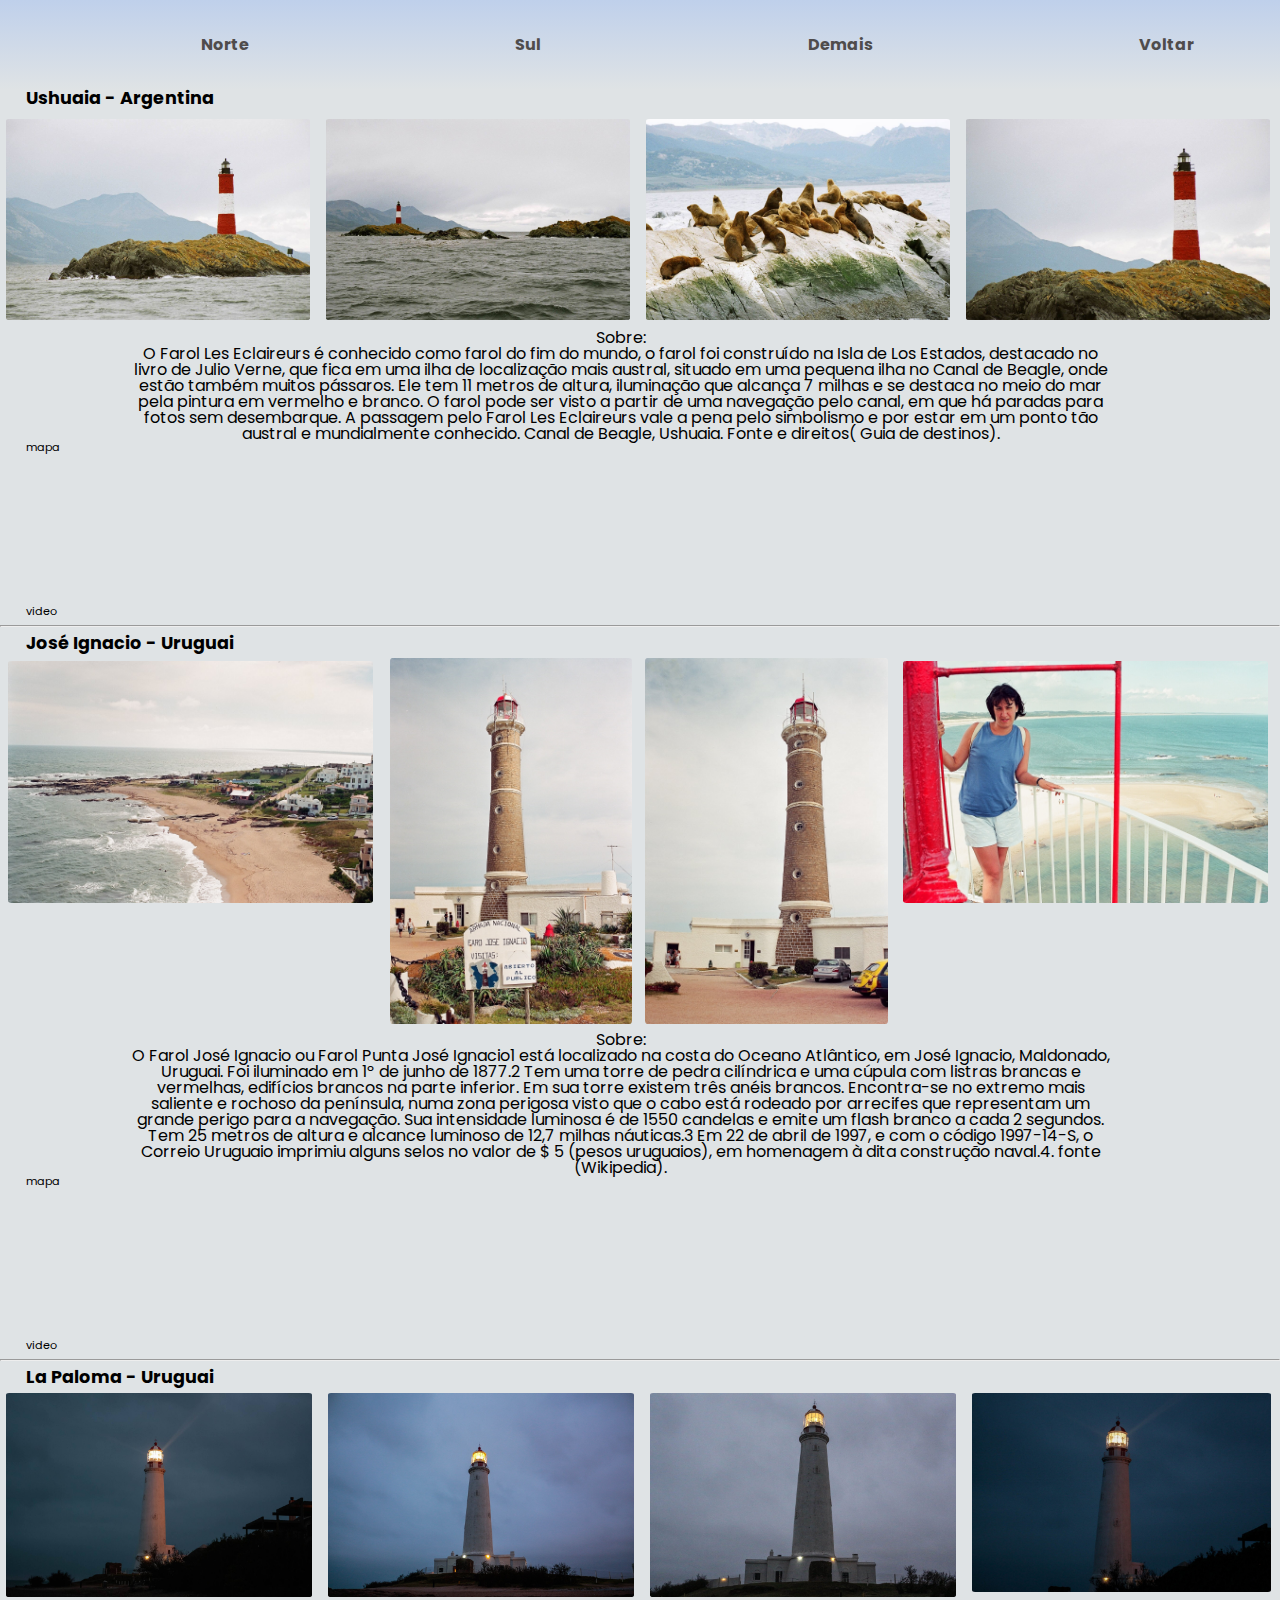
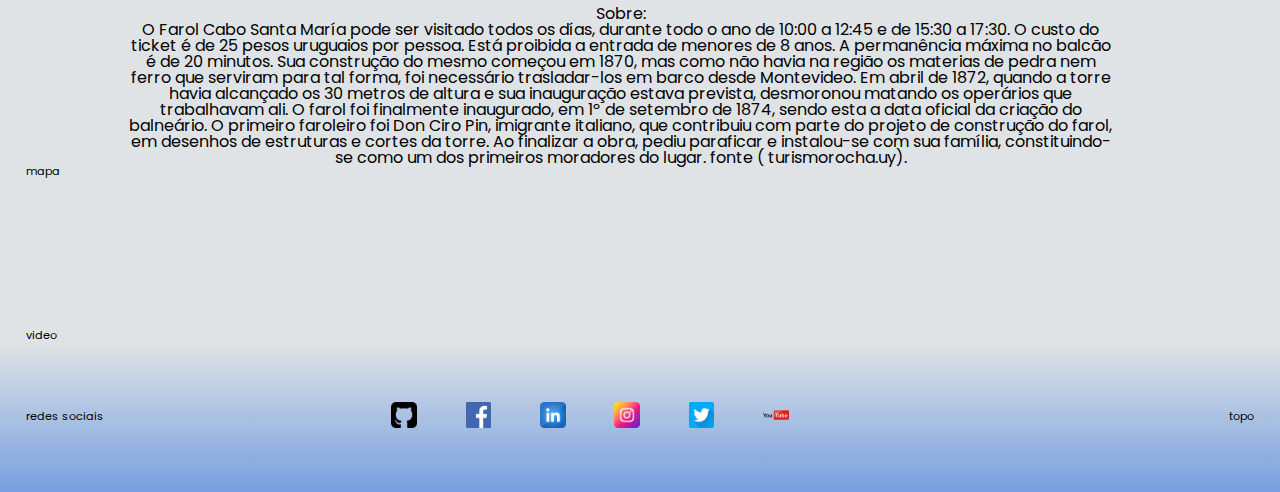
==== demais.html @ 0f63db73 "add" ====
<!DOCTYPE html>
<html lang="pt-br">

<head>
    <meta charset="UTF-8">
    <meta http-equiv="X-UA-Compatible" content="IE=edge">
    <meta name="viewport" content="width=device-width, initial-scale=1.0">
    <title> Farois Litoranêos </title>
    <link href="reset.css" rel="stylesheet">
    <link rel="preconnect" href="https://fonts.googleapis.com">
    <link rel="preconnect" href="https://fonts.gstatic.com" crossorigin>
    <link href="https://fonts.googleapis.com/css2?family=Poppins:wght@300;400;700&display=swap" rel="stylesheet">
    <link rel="preconnect" href="https://fonts.googleapis.com">
    <link rel="preconnect" href="https://fonts.gstatic.com" crossorigin>


    <link href="base.css" rel="stylesheet">
    <link href="estilos.css" rel="stylesheet">
</head>

<body>
    <header class="cabecalho">
        <p class="cabecalho__logo"> </p>
        <a href=" # " class="cabecalho__link"> Norte </a>
        <a href="sul.html" class=" cabecalho__link"> Sul </a>
        <a href="demais.html" class="cabecalho__link"> Demais </a>
        <a href="index.html" class="cabecalho__link"> Voltar </a>
    </header>

    <main class="principal">
        <h2 class="principal__titulo"> Ushuaia - Argentina </h2>
        <article>
            <div class="carrosel">
                <ul>
                    <li>
                        <img src="Ushuaia1.jpg" alt="foto com autor do site" class="principal__imagem1">
                    </li>
                    <li>
                        <img src="Ushuaia2.jpg" alt="foto com autor do site" class="principal__imagem1">
                    </li>
                    <li>
                        <img src="ushuaia4.jpg" alt="foto com autor do site" class="principal__imagem1">
                    </li>
                    <li>
                        <img src="Ushuaia.jpg" alt="foto com autor do site" class="principal__imagem1">
                    </li>
                </ul>
            </div>

            <p class="principal__texto"> Sobre:<br> O Farol Les Eclaireurs é conhecido como farol do fim do mundo, o farol foi construído na Isla de Los Estados, destacado no livro de Julio Verne, que fica em uma ilha de localização mais austral, situado em uma pequena ilha no Canal
                de Beagle, onde estão também muitos pássaros. Ele tem 11 metros de altura, iluminação que alcança 7 milhas e se destaca no meio do mar pela pintura em vermelho e branco. O farol pode ser visto a partir de uma navegação pelo canal, em que
                há paradas para fotos sem desembarque. A passagem pelo Farol Les Eclaireurs vale a pena pelo simbolismo e por estar em um ponto tão austral e mundialmente conhecido. Canal de Beagle, Ushuaia. Fonte e direitos( Guia de destinos).
            </p>
            <p class="principal__mapavideo"> mapa </p>

            <iframe class="mapa" src="https://www.google.com/maps/embed?pb=!1m14!1m8!1m3!1d4698642.570973746!2d-68.145343!3d-54.898375!3m2!1i1024!2i768!4f13.1!3m3!1m2!1s0x0%3A0x6ed383c9559e2352!2sLes%20%C3%89claireurs%20Lighthouse!5e0!3m2!1sen!2sbr!4v1641430488779!5m2!1sen!2sbr" 
            allowfullscreen="" loading="lazy"></iframe>            

            <h3 class="principal__mapavideo"> video </h3>
            <p class="principal__texto"> </p>
            <hr>

            <h2 class="principal__titulo"> José Ignacio - Uruguai </h2>
            <article>
                <div class="carrosel">
                    <ul>
                        <li>
                            <img src="imgs/Uruguai/3.jpg" alt="foto com autor do site" class="principal__imagem1">
                        </li>

                        <li>
                            <img src=" imgs/Uruguai/1.jpg" alt="foto com autor do site" class="principal__imagem1">
                        </li>
                        <li>
                            <img src="imgs/Uruguai/2.jpg" alt="foto com autor do site" class="principal__imagem1">
                        </li>
                        <li>
                            <img src="imgs/Uruguai/6.jpg" alt="foto com autor do site" class="principal__imagem1">
                        </li>
                    </ul>
                </div>

                <p class="principal__texto"> Sobre:<br> O Farol José Ignacio ou Farol Punta José Ignacio1 está localizado na costa do Oceano Atlântico, em José Ignacio, Maldonado, Uruguai. Foi iluminado em 1º de junho de 1877.2 Tem uma torre de pedra cilíndrica e uma cúpula com listras
                    brancas e vermelhas, edifícios brancos na parte inferior. Em sua torre existem três anéis brancos. Encontra-se no extremo mais saliente e rochoso da península, numa zona perigosa visto que o cabo está rodeado por arrecifes que representam
                    um grande perigo para a navegação. Sua intensidade luminosa é de 1550 candelas e emite um flash branco a cada 2 segundos. Tem 25 metros de altura e alcance luminoso de 12,7 milhas náuticas.3 Em 22 de abril de 1997, e com o código 1997-14-S,
                    o Correio Uruguaio imprimiu alguns selos no valor de $ 5 (pesos uruguaios), em homenagem à dita construção naval.4. fonte (Wikipedia).
                </p>

                <p class="principal__mapavideo">mapa</p>
                <iframe class="mapa" src="https://www.google.com/maps/embed?pb=!1m14!1m8!1m3!1d3274.3924881991616!2d-54.6348406!3d-34.8463641!3m2!1i1024!2i768!4f13.1!3m3!1m2!1s0x9574fac0f561c8bd%3A0x80f039ec75cca458!2sJos%C3%A9%20Ignacio%20Lighthouse!5e0!3m2!1sen!2sbr!4v1641339676060!5m2!1sen!2sbr"
                    allowfullscreen="" loading="lazy"></iframe>
                <h3 class="principal__mapavideo"> video </h3>
                <p class="principal__texto"> </p>
                <hr>

                <h2 class="principal__titulo"> La Paloma - Uruguai </h2>
                <article >
                    <div class="carrosel">
                        <ul>
                            <li>
                                <img src="imgs/Uruguai/fundo2.jpg" alt="foto com autor do site" class="principal__imagem1">
                            </li>

                            <li>
                                <img src=" imgs/Uruguai/lapaloma2.jpg" alt="foto com autor do site" class="principal__imagem1">
                            </li>
                            <li>
                                <img src="imgs/Uruguai/lapaloma3.jpg" alt="foto com autor do site" class="principal__imagem1">
                            </li>
                            <li>
                                <img src="imgs/Uruguai/lapaloma5.jpg" alt="foto com autor do site" class="principal__imagem1">
                            </li>
                        </ul>
                    </div>
                    <p class="principal__texto"> Sobre:<br> O Farol Cabo Santa María pode ser visitado todos os días, durante todo o ano de 10:00 a 12:45 e de 15:30 a 17:30. O custo do ticket é de 25 pesos uruguaios por pessoa. Está proibida a entrada de menores de 8 anos. A permanência
                        máxima no balcão é de 20 minutos. Sua construção do mesmo começou em 1870, mas como não havia na região os materias de pedra nem ferro que serviram para tal forma, foi necessário trasladar-los em barco desde Montevideo. Em abril
                        de 1872, quando a torre havia alcançado os 30 metros de altura e sua inauguração estava prevista, desmoronou matando os operários que trabalhavam ali. O farol foi finalmente inaugurado, em 1º de setembro de 1874, sendo esta a data
                        oficial da criação do balneário. O primeiro faroleiro foi Don Ciro Pin, imigrante italiano, que contribuiu com parte do projeto de construção do farol, em desenhos de estruturas e cortes da torre. Ao finalizar a obra, pediu paraficar
                        e instalou-se com sua família, constituindo-se como um dos primeiros moradores do lugar. fonte ( turismorocha.uy).
                    </p>

                    <p class="principal__mapavideo">mapa</p>

                    <iframe class="mapa" src="https://www.google.com/maps/embed?pb=!1m18!1m12!1m3!1d12752.165090830462!2d-54.16090680529214!3d-34.668392229304864!2m3!1f0!2f0!3f0!3m2!1i1024!2i768!4f13.1!3m3!1m2!1s0x95749cb4d6cf1ed1%3A0xf1a3a95dd9ac6752!2sEl%20Faro%20del%20Cabo%20Santa%20Maria!5e0!3m2!1spt-BR!2sbr!4v1641313140306!5m2!1spt-BR!2sbr"
                        width="600" height="450" style="border:0;" allowfullscreen="" loading="lazy"></iframe>

                    <h3 class="principal__mapavideo"> video </h3>
                    

                </article>

                <footer class="rodape">
                    <h3 class="rodape__texto"> redes sociais </h3>
                    <section class="rodape__menu">
                        <a href="https://github.com/edineves"> <img src="github.png" class="redessociais"> </a>
                        <a href="https://www.facebook.com/profile.php?id=100000779448471&sk=photos_albums"> <img src="facebook.png" class="redessociais"> </a>
                        <a href="https://www.linkedin.com/in/edison-neves-406150131/"><img src="linkedin.png" class="redessociais"></a>
                        <a href="https://instagram.com/edinesoa?utm_medium=copy_link"> <img src="instagram.png" class="redessociais"> </a>
                        <a href="https://twitter.com/edineves"> <img src="twiter.png" class="redessociais"> </a>
                        <a href="https://www.youtube.com/channel/UCavJWexawaNMNwokQ8zUPyA"><img src="youtube.png" class="redessociais"></a>
                    </section>
                    <a class="rodape__topo" href="demais.html"> topo </a>
                </footer>

    </main>
</body>

</html>
---- base.css ----
:root {
    --branco: #FFF;
    --azul-claro: #DFE3E5;
    --vermelho-claro: #E7573B;
    --vermelho-forte: #B72E2E;
    --cinza-escuro: #4F4C4C;
    --cinza-claro: #F7F4F4;
    --cinza-medio: #D9D9D9;
    --black: #000000;

    --font-family: 'Poppins', sans-serif;
    --font-family: 'Caveat', cursive;
    --opensans: 'Open Sans', sans-serif;
}

.body {
    width:100%;
    background-color:var(--branco);
    background-image: url("fundo2.jpg");
    background-size: cover;
    background-attachment: fixed;
    background-repeat: no-repeat;
    background-position:  45% 80%;    
    color: var(--branco);
}

.painel {
    
    margin: 90% 0 1% 30%;
    color: white;
    text-align: center;
    display:block;
    width: 50%;
    max-width: 350px;
    box-sizing: border-box;
    border-radius: 5px;
}

@media screen and (min-width: 1024px) {
    .painel {
        margin-top: 28%;
        margin-left: 35%;
        margin-bottom: 5%;              
    }
}

@media screen and (min-width: 1024px) {
    .botao {
        margin-top: 20%;
        margin-left: 35%;              
    }
}

div.carousel-inner {
    max-height: 70%;
    max-width: 100%;
 }
 
 @media( min-width: 1170px){
     div.carousel-inner {
         max-height: 70%;
         max-width: 100%;
 }
 }
---- estilos.css ----
#font-face {
    font-family: 'icons';
    src: url(../# );
}

body{
    background-color: var( --azul-claro);
}

.cabecalho {
  background:linear-gradient(rgb(191, 208, 235),var(--azul-claro));  
  font-family: 'Poppins', sans-serif; 
  font-size: 1em;  
  display: flex;
  justify-content:space-between;
  align-items: center;
  padding: 10px 10px;
  height: 70px;
}

.cabecalho__logo {
    font-family: 'Poppins', sans-serif;
    font: bold; 
    font-size: 1.3em;
    
}

.cabecalho__menu {
    font-family: 'Poppins', sans-serif; 
    font-size: 0.85em;
    display: flex;
    flex-direction: column;
    background-color:var(--branco);
    width: 15%;
    height: 20%;
    align-items: center;
    padding: 1%;    
}

.cabecalho__link {
    font-family: 'Poppins', sans-serif; 
    content: "#";
    color:var(--cinza-escuro);
    font-weight:bolder;
    font-size: 1..1em;
    margin-right: 6%;
    align-items: center;

} 

.cabecalho__link:hover {
    font-family: 'Poppins', sans-serif;
    font: 1.1em; 
    color: #ebe2d9;
    background: rgb(6, 6, 68);
    text-decoration:underline;
}

.cabecalho__link:active{    
    font-family: 'Poppins', sans-serif;
    font-size: 1.1em; 
    color: rgb(181, 243, 181)
}

/*
MAIN
*/

.principal { 
    font-family: 'Poppins', sans-serif;
    background-color: var( --azul-claro); 
    padding: auto;
    display: grid;
    gap: 5px;
}

.principal__titulo{    
    font-family: 'Poppins', sans-serif; 
    font-size: 1.1rem;
    font-weight: bolder;
    margin-left: 2%;
}

.principal__imagem{   
    image-resolution: inherit;
    background-color: var(--azul-claro);
    width: 40%;
    box-sizing: border-box;
    border-radius: 1%;    
    margin-left: 30%; 
}
.principal__imagem1{   
    background-color: var(--azul-claro);
    width: 95%;
    box-sizing: border-box;
    border-radius: 1%;    
    margin: 2%; 
}

.principal__texto{
    font-family: 'Poppins', sans-serif; 
    background-color: var(--azul-claro);
    width: 97%;
    box-sizing: border-box;  
    text-align: center;
    padding-left: 10%;
    padding-right:10%;     
}
.principal__mapavideo{
    background-color: var(--azul-claro);
    font-family:'Poppins', sans-serif;
    font-size: 0.7em;
    margin-left: 2%;
}

.carrosel {
    width: 100%;
    height: auto;
    overflow: hidden;
    margin:auto;
 
}
.carrosel ul {
    width: 100%;
    height: auto;
    display: inline-flex;  
    list-style: none;        
}
 .carrosel li{
    position: relative;
    left: 0%;
    /*animation: slide 50s alternate infinite;*/
 }

 @keyframes slide {
     0%{left: 0%}
     30%{left:0%}
     40%{left:-60%}
     60%{left:-60%}
     90%{left:-90%}
     100%{left: 0%}    
 }


/*
CONTATO
*/

.contato__titulo {
    
    font-family: 'Poppins', sans-serif;     
    display: flex;
    flex-direction: column;
    text-transform: uppercase;
    align-items: center;
    text-align: center;
    padding-top: 2rem;
    padding-bottom: 1rem;
}

.contato {
    font-family: 'Poppins', sans-serif;
    font-size: .9em;    
    text-align: center;
    margin-bottom: 1.25rem;
}

/*
HOME
*/

.travel{
    font-family: 'Poppins', sans-serif; 
    font: bold;
    font-size:1.9em;
    margin-top: 7%;
    margin-left: 5%
    
}

.painel__meio {
    font-family: 'Poppins', sans-serif;
    text-align: center;
    margin-top: 20%;
    display: grid;
    justify-content: center;
    align-items: flex-end;
    grid-template-rows: 200px 20px;
    row-gap: 8px;   
}

.painel__farol{    
    font-family: 'Poppins', sans-serif;
    font-size: 6em;
    text-align: center;    
}
.painel__farol1{
    font-family: 'Caveat', cursive;
    font-size: 2em;
    text-align: top;
    width: 40%;
    height: 30px;
    margin: 1% 30% 1% 30% ;      
    text-align: center;
}

.botao{
    font-family:'Poppins', sans-serif;
    font-style: bold;
    font-size: 1em; 
    color: var(--branco);   
    width: 20%;
    height: 30px;    
    text-align: center;
    background-color:transparent;
    margin: 0% 40% 1% 40%;    
    position: relative;
    border-radius: 5%;
    border: transparent;   
}

.botao:active {
    font-family: 'Poppins', sans-serif;
    font-size: 1.3em;
    font-style: bold;
    background-color: rgb(168, 199, 29);
}

.botao:hover {
    font-family: 'Poppins', sans-serif;
    font-size: 1.3em;
    font-style: bold;
    background-color: rgb(61, 58, 57);
}
.botao:checked {
    font-family: 'Poppins', sans-serif;
    font-size: 1.3em;
    font-style: bold;
    background-color: rgb(197, 146, 236);
}


.mapa{
    background-color: var(--azul-claro);
    width: 30%;
    height: auto;
    display: inline-block;
    margin-left: 33%;
    border: 1px;
    border-radius: 1%;  
}  

/*
NAV
*/

nav {
    width: auto;
    position: fixed;
    top: 90px;
    right: 1%;
}

nav li {
    width: 80%; 
    display: inline;
    text-align: center;
    margin: 5px 10px;
}  

nav a {
    width: 80%;
    text-transform: uppercase;
	color: var(--cinza-claro);
	font-weight: bold;
	font-size: 15px;    
}  

/*
FOOTER
*/

.rodape {
    font-size: 1em;
    display: flex;
    justify-content:space-between;
    align-items: center;
    background:linear-gradient(var(--azul-claro),rgb(119, 160, 224) );
    width: 100%;
    height: 150px; 
  }
.rodape__menu{    
    display: inline-block;
    justify-content:space-around;
    flex-direction:column;
    background-color:transparent;
    width: 50%;
    margin: auto;
   }
.rodape__texto{
    font-size: 0.7em;
    margin-left: 2%;
}

.redessociais{ 
    size: 10%;    
    width: 4%;
    margin-left: 7%;     
}

.rodape__topo{
    font-size: 0.7em;
    margin-right: 2%;
}
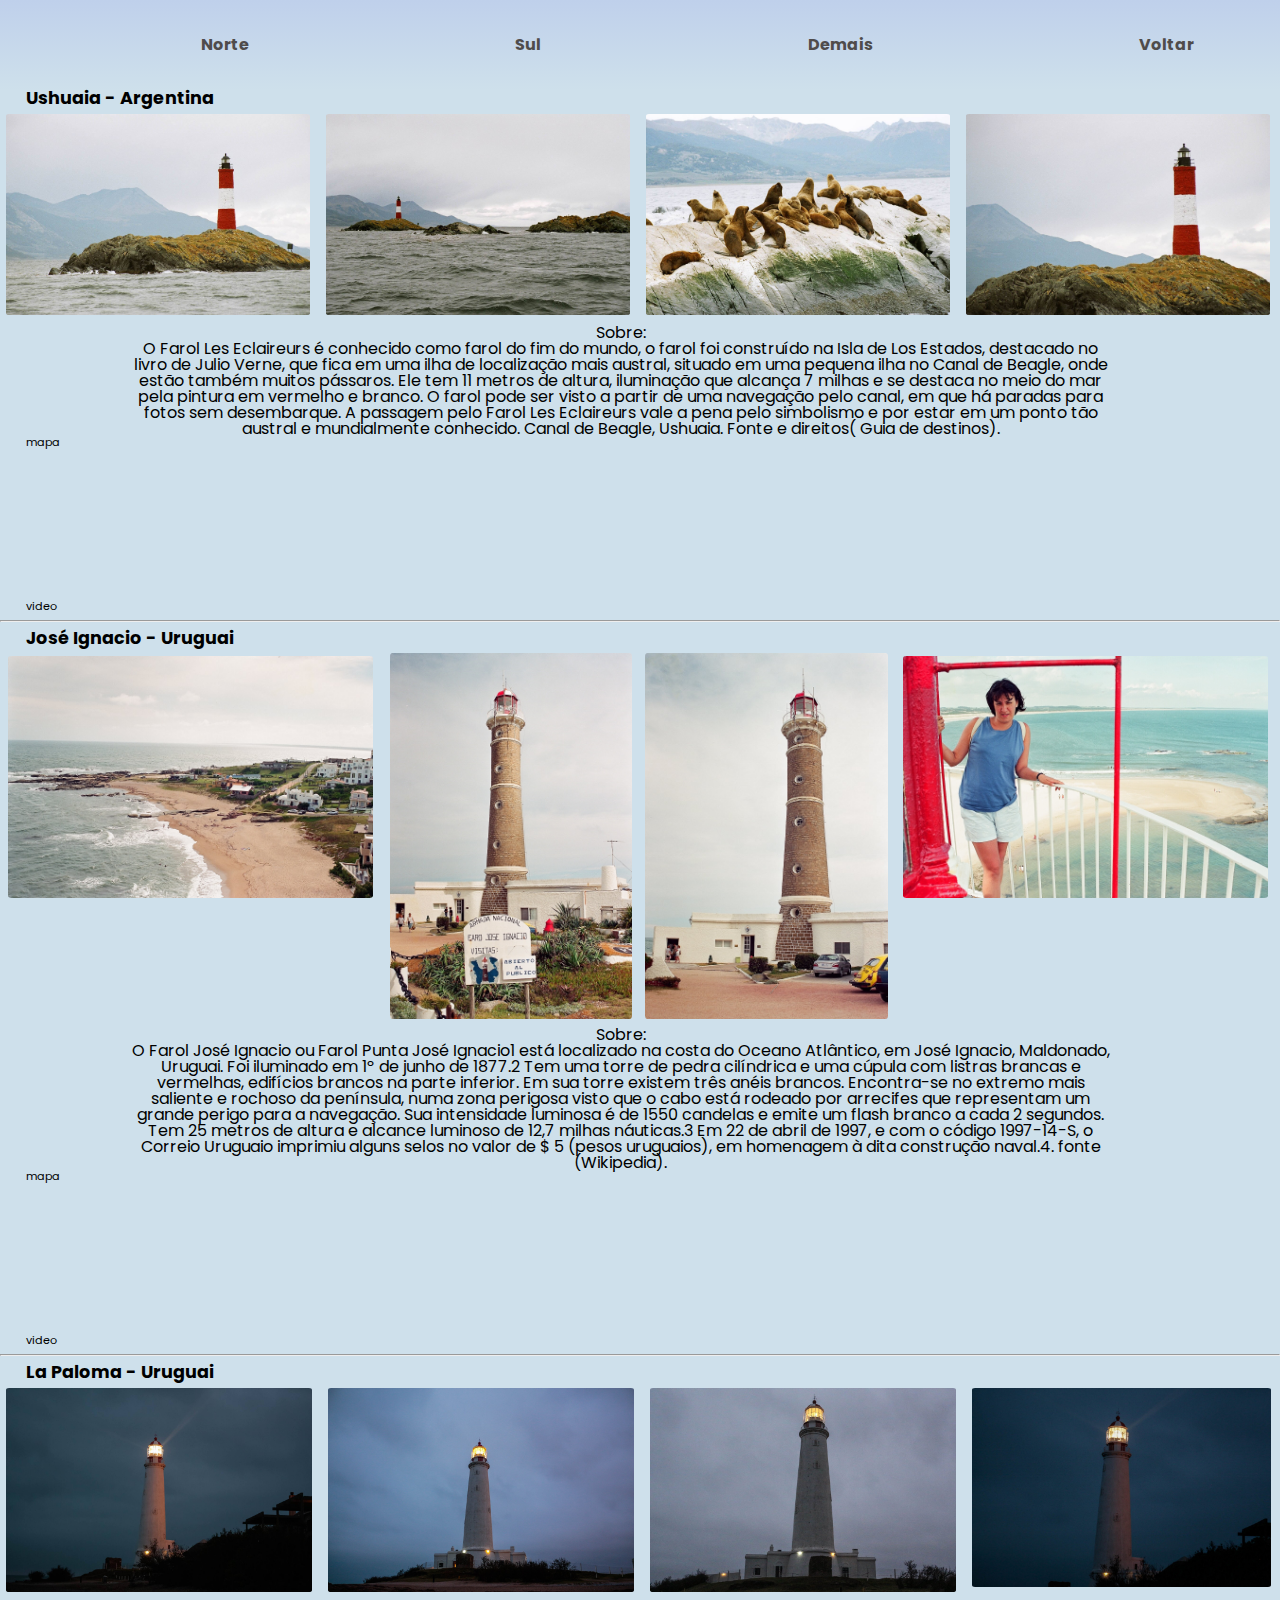
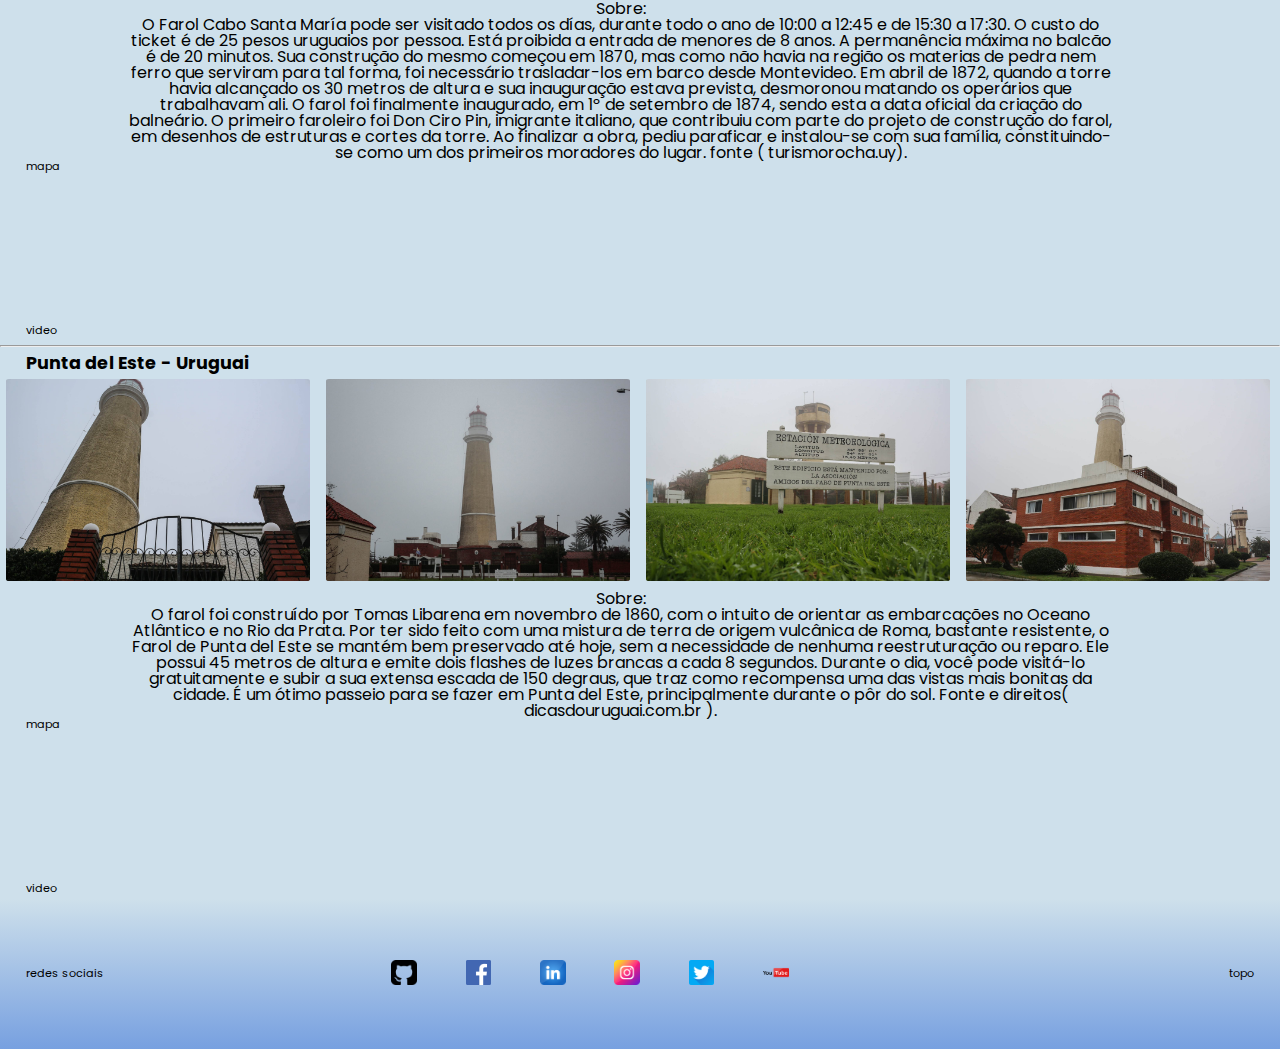
==== commit ac6236ad: "add" ====
--- a/demais.html
+++ b/demais.html
@@ -28,8 +28,8 @@
     </header>
 
     <main class="principal">
-        <h2 class="principal__titulo"> Ushuaia - Argentina </h2>
         <article>
+            <h2 class="principal__titulo"> Ushuaia - Argentina </h2>
             <div class="carrosel">
                 <ul>
                     <li>
@@ -46,102 +46,118 @@
                     </li>
                 </ul>
             </div>
-
             <p class="principal__texto"> Sobre:<br> O Farol Les Eclaireurs é conhecido como farol do fim do mundo, o farol foi construído na Isla de Los Estados, destacado no livro de Julio Verne, que fica em uma ilha de localização mais austral, situado em uma pequena ilha no Canal
                 de Beagle, onde estão também muitos pássaros. Ele tem 11 metros de altura, iluminação que alcança 7 milhas e se destaca no meio do mar pela pintura em vermelho e branco. O farol pode ser visto a partir de uma navegação pelo canal, em que
                 há paradas para fotos sem desembarque. A passagem pelo Farol Les Eclaireurs vale a pena pelo simbolismo e por estar em um ponto tão austral e mundialmente conhecido. Canal de Beagle, Ushuaia. Fonte e direitos( Guia de destinos).
             </p>
             <p class="principal__mapavideo"> mapa </p>
-
-            <iframe class="mapa" src="https://www.google.com/maps/embed?pb=!1m14!1m8!1m3!1d4698642.570973746!2d-68.145343!3d-54.898375!3m2!1i1024!2i768!4f13.1!3m3!1m2!1s0x0%3A0x6ed383c9559e2352!2sLes%20%C3%89claireurs%20Lighthouse!5e0!3m2!1sen!2sbr!4v1641430488779!5m2!1sen!2sbr" 
-            allowfullscreen="" loading="lazy"></iframe>            
-
+            <iframe class="mapa" src="https://www.google.com/maps/embed?pb=!1m14!1m8!1m3!1d4698642.570973746!2d-68.145343!3d-54.898375!3m2!1i1024!2i768!4f13.1!3m3!1m2!1s0x0%3A0x6ed383c9559e2352!2sLes%20%C3%89claireurs%20Lighthouse!5e0!3m2!1sen!2sbr!4v1641430488779!5m2!1sen!2sbr"
+                allowfullscreen="" loading="lazy"></iframe>
             <h3 class="principal__mapavideo"> video </h3>
-            <p class="principal__texto"> </p>
             <hr>
 
             <h2 class="principal__titulo"> José Ignacio - Uruguai </h2>
-            <article>
-                <div class="carrosel">
-                    <ul>
-                        <li>
-                            <img src="imgs/Uruguai/3.jpg" alt="foto com autor do site" class="principal__imagem1">
-                        </li>
+            <div class="carrosel">
+                <ul>
+                    <li>
+                        <img src="imgs/Uruguai/3.jpg" alt="foto com autor do site" class="principal__imagem1">
+                    </li>
+                    <li>
+                        <img src=" imgs/Uruguai/1.jpg" alt="foto com autor do site" class="principal__imagem1">
+                    </li>
+                    <li>
+                        <img src="imgs/Uruguai/2.jpg" alt="foto com autor do site" class="principal__imagem1">
+                    </li>
+                    <li>
+                        <img src="imgs/Uruguai/6.jpg" alt="foto com autor do site" class="principal__imagem1">
+                    </li>
+                </ul>
+            </div>
+            <p class="principal__texto"> Sobre:<br> O Farol José Ignacio ou Farol Punta José Ignacio1 está localizado na costa do Oceano Atlântico, em José Ignacio, Maldonado, Uruguai. Foi iluminado em 1º de junho de 1877.2 Tem uma torre de pedra cilíndrica e uma cúpula com listras
+                brancas e vermelhas, edifícios brancos na parte inferior. Em sua torre existem três anéis brancos. Encontra-se no extremo mais saliente e rochoso da península, numa zona perigosa visto que o cabo está rodeado por arrecifes que representam
+                um grande perigo para a navegação. Sua intensidade luminosa é de 1550 candelas e emite um flash branco a cada 2 segundos. Tem 25 metros de altura e alcance luminoso de 12,7 milhas náuticas.3 Em 22 de abril de 1997, e com o código 1997-14-S,
+                o Correio Uruguaio imprimiu alguns selos no valor de $ 5 (pesos uruguaios), em homenagem à dita construção naval.4. fonte (Wikipedia).
+            </p>
+            <p class="principal__mapavideo">mapa</p>
+            <iframe class="mapa" src="https://www.google.com/maps/embed?pb=!1m14!1m8!1m3!1d3274.3924881991616!2d-54.6348406!3d-34.8463641!3m2!1i1024!2i768!4f13.1!3m3!1m2!1s0x9574fac0f561c8bd%3A0x80f039ec75cca458!2sJos%C3%A9%20Ignacio%20Lighthouse!5e0!3m2!1sen!2sbr!4v1641339676060!5m2!1sen!2sbr"
+                allowfullscreen="" loading="lazy"></iframe>
+            <h3 class="principal__mapavideo"> video </h3>
+            <hr>
 
-                        <li>
-                            <img src=" imgs/Uruguai/1.jpg" alt="foto com autor do site" class="principal__imagem1">
-                        </li>
-                        <li>
-                            <img src="imgs/Uruguai/2.jpg" alt="foto com autor do site" class="principal__imagem1">
-                        </li>
-                        <li>
-                            <img src="imgs/Uruguai/6.jpg" alt="foto com autor do site" class="principal__imagem1">
-                        </li>
-                    </ul>
-                </div>
+            <h2 class="principal__titulo"> La Paloma - Uruguai </h2>
+            <div class="carrosel">
+                <ul>
+                    <li>
+                        <img src="imgs/Uruguai/fundo2.jpg" alt="foto com autor do site" class="principal__imagem1">
+                    </li>
 
-                <p class="principal__texto"> Sobre:<br> O Farol José Ignacio ou Farol Punta José Ignacio1 está localizado na costa do Oceano Atlântico, em José Ignacio, Maldonado, Uruguai. Foi iluminado em 1º de junho de 1877.2 Tem uma torre de pedra cilíndrica e uma cúpula com listras
-                    brancas e vermelhas, edifícios brancos na parte inferior. Em sua torre existem três anéis brancos. Encontra-se no extremo mais saliente e rochoso da península, numa zona perigosa visto que o cabo está rodeado por arrecifes que representam
-                    um grande perigo para a navegação. Sua intensidade luminosa é de 1550 candelas e emite um flash branco a cada 2 segundos. Tem 25 metros de altura e alcance luminoso de 12,7 milhas náuticas.3 Em 22 de abril de 1997, e com o código 1997-14-S,
-                    o Correio Uruguaio imprimiu alguns selos no valor de $ 5 (pesos uruguaios), em homenagem à dita construção naval.4. fonte (Wikipedia).
-                </p>
+                    <li>
+                        <img src=" imgs/Uruguai/lapaloma2.jpg" alt="foto com autor do site" class="principal__imagem1">
+                    </li>
+                    <li>
+                        <img src="imgs/Uruguai/lapaloma3.jpg" alt="foto com autor do site" class="principal__imagem1">
+                    </li>
+                    <li>
+                        <img src="imgs/Uruguai/lapaloma5.jpg" alt="foto com autor do site" class="principal__imagem1">
+                    </li>
+                </ul>
+            </div>
+            <p class="principal__texto"> Sobre:<br> O Farol Cabo Santa María pode ser visitado todos os días, durante todo o ano de 10:00 a 12:45 e de 15:30 a 17:30. O custo do ticket é de 25 pesos uruguaios por pessoa. Está proibida a entrada de menores de 8 anos. A permanência
+                máxima no balcão é de 20 minutos. Sua construção do mesmo começou em 1870, mas como não havia na região os materias de pedra nem ferro que serviram para tal forma, foi necessário trasladar-los em barco desde Montevideo. Em abril de 1872,
+                quando a torre havia alcançado os 30 metros de altura e sua inauguração estava prevista, desmoronou matando os operários que trabalhavam ali. O farol foi finalmente inaugurado, em 1º de setembro de 1874, sendo esta a data oficial da criação
+                do balneário. O primeiro faroleiro foi Don Ciro Pin, imigrante italiano, que contribuiu com parte do projeto de construção do farol, em desenhos de estruturas e cortes da torre. Ao finalizar a obra, pediu paraficar e instalou-se com sua
+                família, constituindo-se como um dos primeiros moradores do lugar. fonte ( turismorocha.uy).
+            </p>
+            <p class="principal__mapavideo">mapa</p>
+            <iframe class="mapa" src="https://www.google.com/maps/embed?pb=!1m18!1m12!1m3!1d12752.165090830462!2d-54.16090680529214!3d-34.668392229304864!2m3!1f0!2f0!3f0!3m2!1i1024!2i768!4f13.1!3m3!1m2!1s0x95749cb4d6cf1ed1%3A0xf1a3a95dd9ac6752!2sEl%20Faro%20del%20Cabo%20Santa%20Maria!5e0!3m2!1spt-BR!2sbr!4v1641313140306!5m2!1spt-BR!2sbr"
+                width="600" height="450" style="border:0;" allowfullscreen="" loading="lazy"></iframe>
 
-                <p class="principal__mapavideo">mapa</p>
-                <iframe class="mapa" src="https://www.google.com/maps/embed?pb=!1m14!1m8!1m3!1d3274.3924881991616!2d-54.6348406!3d-34.8463641!3m2!1i1024!2i768!4f13.1!3m3!1m2!1s0x9574fac0f561c8bd%3A0x80f039ec75cca458!2sJos%C3%A9%20Ignacio%20Lighthouse!5e0!3m2!1sen!2sbr!4v1641339676060!5m2!1sen!2sbr"
-                    allowfullscreen="" loading="lazy"></iframe>
-                <h3 class="principal__mapavideo"> video </h3>
-                <p class="principal__texto"> </p>
-                <hr>
+            <h3 class="principal__mapavideo"> video </h3>
+            <hr>
 
-                <h2 class="principal__titulo"> La Paloma - Uruguai </h2>
-                <article >
-                    <div class="carrosel">
-                        <ul>
-                            <li>
-                                <img src="imgs/Uruguai/fundo2.jpg" alt="foto com autor do site" class="principal__imagem1">
-                            </li>
+            <h2 class="principal__titulo"> Punta del Este - Uruguai </h2>
+            <div class="carrosel">
+                <ul>
+                    <li>
+                        <img src="imgs/Uruguai/punta1.jpg" alt="foto com autor do site" class="principal__imagem1">
+                    </li>
+                    <li>
+                        <img src="imgs/Uruguai/punta2.jpg " alt="foto com autor do site" class="principal__imagem1">
+                    </li>
+                    <li>
+                        <img src="imgs/Uruguai/punta3.jpg" alt="foto com autor do site" class="principal__imagem1">
+                    </li>
+                    <li>
+                        <img src="imgs/Uruguai/punta4.jpg" alt="foto com autor do site" class="principal__imagem1">
+                    </li>
+                </ul>
+            </div>
+            <p class="principal__texto"> Sobre:<br> O farol foi construído por Tomas Libarena em novembro de 1860, com o intuito de orientar as embarcações no Oceano Atlântico e no Rio da Prata. Por ter sido feito com uma mistura de terra de origem vulcânica de Roma, bastante resistente,
+                o Farol de Punta del Este se mantém bem preservado até hoje, sem a necessidade de nenhuma reestruturação ou reparo. Ele possui 45 metros de altura e emite dois flashes de luzes brancas a cada 8 segundos. Durante o dia, você pode visitá-lo
+                gratuitamente e subir a sua extensa escada de 150 degraus, que traz como recompensa uma das vistas mais bonitas da cidade. É um ótimo passeio para se fazer em Punta del Este, principalmente durante o pôr do sol. Fonte e direitos( dicasdouruguai.com.br
+                ).
+            </p>
+            <p class="principal__mapavideo"> mapa </p>
+            <iframe class="mapa" src="https://www.google.com/maps/embed?pb=!1m18!1m12!1m3!1d3269.5104637060563!2d-54.953816484342376!3d-34.96887648441822!2m3!1f0!2f0!3f0!3m2!1i1024!2i768!4f13.1!3m3!1m2!1s0x95750579880dca47%3A0xb77e9602206c0e0a!2sFaro%20de%20Punta%20del%20Este!5e0!3m2!1sen!2sbr!4v1641611494979!5m2!1sen!2sbr"
+                width="400" height="300" style="border:0;" allowfullscreen="" loading="lazy"></iframe>
 
-                            <li>
-                                <img src=" imgs/Uruguai/lapaloma2.jpg" alt="foto com autor do site" class="principal__imagem1">
-                            </li>
-                            <li>
-                                <img src="imgs/Uruguai/lapaloma3.jpg" alt="foto com autor do site" class="principal__imagem1">
-                            </li>
-                            <li>
-                                <img src="imgs/Uruguai/lapaloma5.jpg" alt="foto com autor do site" class="principal__imagem1">
-                            </li>
-                        </ul>
-                    </div>
-                    <p class="principal__texto"> Sobre:<br> O Farol Cabo Santa María pode ser visitado todos os días, durante todo o ano de 10:00 a 12:45 e de 15:30 a 17:30. O custo do ticket é de 25 pesos uruguaios por pessoa. Está proibida a entrada de menores de 8 anos. A permanência
-                        máxima no balcão é de 20 minutos. Sua construção do mesmo começou em 1870, mas como não havia na região os materias de pedra nem ferro que serviram para tal forma, foi necessário trasladar-los em barco desde Montevideo. Em abril
-                        de 1872, quando a torre havia alcançado os 30 metros de altura e sua inauguração estava prevista, desmoronou matando os operários que trabalhavam ali. O farol foi finalmente inaugurado, em 1º de setembro de 1874, sendo esta a data
-                        oficial da criação do balneário. O primeiro faroleiro foi Don Ciro Pin, imigrante italiano, que contribuiu com parte do projeto de construção do farol, em desenhos de estruturas e cortes da torre. Ao finalizar a obra, pediu paraficar
-                        e instalou-se com sua família, constituindo-se como um dos primeiros moradores do lugar. fonte ( turismorocha.uy).
-                    </p>
+            <h3 class="principal__mapavideo"> video </h3>
 
-                    <p class="principal__mapavideo">mapa</p>
+        </article>
 
-                    <iframe class="mapa" src="https://www.google.com/maps/embed?pb=!1m18!1m12!1m3!1d12752.165090830462!2d-54.16090680529214!3d-34.668392229304864!2m3!1f0!2f0!3f0!3m2!1i1024!2i768!4f13.1!3m3!1m2!1s0x95749cb4d6cf1ed1%3A0xf1a3a95dd9ac6752!2sEl%20Faro%20del%20Cabo%20Santa%20Maria!5e0!3m2!1spt-BR!2sbr!4v1641313140306!5m2!1spt-BR!2sbr"
-                        width="600" height="450" style="border:0;" allowfullscreen="" loading="lazy"></iframe>
-
-                    <h3 class="principal__mapavideo"> video </h3>
-                    
-
-                </article>
-
-                <footer class="rodape">
-                    <h3 class="rodape__texto"> redes sociais </h3>
-                    <section class="rodape__menu">
-                        <a href="https://github.com/edineves"> <img src="github.png" class="redessociais"> </a>
-                        <a href="https://www.facebook.com/profile.php?id=100000779448471&sk=photos_albums"> <img src="facebook.png" class="redessociais"> </a>
-                        <a href="https://www.linkedin.com/in/edison-neves-406150131/"><img src="linkedin.png" class="redessociais"></a>
-                        <a href="https://instagram.com/edinesoa?utm_medium=copy_link"> <img src="instagram.png" class="redessociais"> </a>
-                        <a href="https://twitter.com/edineves"> <img src="twiter.png" class="redessociais"> </a>
-                        <a href="https://www.youtube.com/channel/UCavJWexawaNMNwokQ8zUPyA"><img src="youtube.png" class="redessociais"></a>
-                    </section>
-                    <a class="rodape__topo" href="demais.html"> topo </a>
-                </footer>
-
+        <footer class="rodape">
+            <h3 class="rodape__texto"> redes sociais </h3>
+            <section class="rodape__menu">
+                <a href="https://github.com/edineves"> <img src="github.png" class="redessociais"> </a>
+                <a href="https://www.facebook.com/profile.php?id=100000779448471&sk=photos_albums"> <img src="facebook.png" class="redessociais"> </a>
+                <a href="https://www.linkedin.com/in/edison-neves-406150131/"><img src="linkedin.png" class="redessociais"></a>
+                <a href="https://instagram.com/edinesoa?utm_medium=copy_link"> <img src="instagram.png" class="redessociais"> </a>
+                <a href="https://twitter.com/edineves"> <img src="twiter.png" class="redessociais"> </a>
+                <a href="https://www.youtube.com/channel/UCavJWexawaNMNwokQ8zUPyA"><img src="youtube.png" class="redessociais"></a>
+            </section>
+            <a class="rodape__topo" href="demais.html"> topo </a>
+        </footer>
+        </article>
     </main>
 </body>
 
--- a/base.css
+++ b/base.css
@@ -1,35 +1,35 @@
 :root {
     --branco: #FFF;
-    --azul-claro: #DFE3E5;
+    --azul-claro: #cee0eb;
     --vermelho-claro: #E7573B;
     --vermelho-forte: #B72E2E;
     --cinza-escuro: #4F4C4C;
     --cinza-claro: #F7F4F4;
     --cinza-medio: #D9D9D9;
     --black: #000000;
-
     --font-family: 'Poppins', sans-serif;
     --font-family: 'Caveat', cursive;
     --opensans: 'Open Sans', sans-serif;
 }
 
 .body {
-    width:100%;
-    background-color:var(--branco);
+    width: 100%;
+    background-color: var(--branco);
     background-image: url("fundo2.jpg");
     background-size: cover;
     background-attachment: fixed;
     background-repeat: no-repeat;
-    background-position:  45% 80%;    
+    background-position: 45% 80%;
     color: var(--branco);
 }
 
+.bodyfundo {}
+
 .painel {
-    
     margin: 90% 0 1% 30%;
     color: white;
     text-align: center;
-    display:block;
+    display: block;
     width: 50%;
     max-width: 350px;
     box-sizing: border-box;
@@ -40,25 +40,25 @@
     .painel {
         margin-top: 28%;
         margin-left: 35%;
-        margin-bottom: 5%;              
+        margin-bottom: 5%;
     }
 }
 
 @media screen and (min-width: 1024px) {
     .botao {
         margin-top: 20%;
-        margin-left: 35%;              
+        margin-left: 35%;
     }
 }
 
 div.carousel-inner {
     max-height: 70%;
     max-width: 100%;
- }
- 
- @media( min-width: 1170px){
-     div.carousel-inner {
-         max-height: 70%;
-         max-width: 100%;
- }
- }
+}
+
+@media( min-width: 1170px) {
+    div.carousel-inner {
+        max-height: 70%;
+        max-width: 100%;
+    }
+}--- a/estilos.css
+++ b/estilos.css
@@ -3,112 +3,191 @@
     src: url(../# );
 }
 
-body{
-    background-color: var( --azul-claro);
-}
-
 .cabecalho {
-  background:linear-gradient(rgb(191, 208, 235),var(--azul-claro));  
-  font-family: 'Poppins', sans-serif; 
-  font-size: 1em;  
-  display: flex;
-  justify-content:space-between;
-  align-items: center;
-  padding: 10px 10px;
-  height: 70px;
+    background: linear-gradient(rgb(191, 208, 235), var(--azul-claro));
+    font-family: 'Poppins', sans-serif;
+    font-size: 1em;
+    display: flex;
+    justify-content: space-between;
+    align-items: center;
+    padding: 10px 10px;
+    height: 70px;
 }
 
 .cabecalho__logo {
     font-family: 'Poppins', sans-serif;
-    font: bold; 
+    font: bold;
     font-size: 1.3em;
-    
 }
 
 .cabecalho__menu {
-    font-family: 'Poppins', sans-serif; 
+    font-family: 'Poppins', sans-serif;
     font-size: 0.85em;
     display: flex;
     flex-direction: column;
-    background-color:var(--branco);
+    background-color: var(--branco);
     width: 15%;
     height: 20%;
     align-items: center;
-    padding: 1%;    
+    padding: 1%;
 }
 
 .cabecalho__link {
-    font-family: 'Poppins', sans-serif; 
+    font-family: 'Poppins', sans-serif;
     content: "#";
-    color:var(--cinza-escuro);
-    font-weight:bolder;
+    color: var(--cinza-escuro);
+    font-weight: bolder;
     font-size: 1..1em;
     margin-right: 6%;
     align-items: center;
-
-} 
+}
 
 .cabecalho__link:hover {
     font-family: 'Poppins', sans-serif;
-    font: 1.1em; 
+    font: 1.1em;
     color: #ebe2d9;
     background: rgb(6, 6, 68);
-    text-decoration:underline;
-}
-
-.cabecalho__link:active{    
-    font-family: 'Poppins', sans-serif;
-    font-size: 1.1em; 
+    text-decoration: underline;
+}
+
+.cabecalho__link:active {
+    font-family: 'Poppins', sans-serif;
+    font-size: 1.1em;
     color: rgb(181, 243, 181)
 }
 
-/*
-MAIN
-*/
-
-.principal { 
-    font-family: 'Poppins', sans-serif;
-    background-color: var( --azul-claro); 
+
+/*
+PAGINA PRINCIPAL
+*/
+
+.cabecalho__1 {
+    background: linear-gradient(rgb(127, 158, 211), rgb(221, 224, 230));
+    font-family: 'Poppins', sans-serif;
+    font-size: 1em;
+    display: flex;
+    justify-content: space-between;
+    align-items: center;
+    padding: 2%;
+}
+
+.principal__1 {
+    background-image: url(imgs/Fundos/fundos4.jpg);
+    background-size: cover;
+    background-position: 35% 60%;
+    position: flex;
+    height: auto;
+}
+
+.principal__titulo__1 {
+    font-family: 'Poppins', sans-serif;
+    font-size: 1.1rem;
+    font-weight: bolder;
+    margin-left: 2%;
+}
+
+.principal__texto__1 {
+    font-family: 'Poppins', sans-serif;
+    font-size: 1.02rem;
+    background-color: transparent;
+    width: 95%;
+    box-sizing: border-box;
+    text-align: center;
+    padding-left: 10%;
+    padding-right: 10%;
+}
+
+.principal__imagem__1 {
+    image-resolution: initial;
+    opacity: 80%;
+    overflow: auto;
+    padding-left: 10%;
+    width: 45%;
+    box-sizing: border-box;
+    border-radius: 1%;
+    margin-top: 2%;
+    margin-left: 10%;
+}
+
+.contato__titulo__1 {
+    font-family: 'Poppins', sans-serif;
+    color: aliceblue;
+    display: flex;
+    flex-direction: column;
+    text-transform: uppercase;
+    padding-top: 2rem;
+    padding-bottom: 1rem;
+}
+
+.contato__1 {
+    font-family: 'Poppins', sans-serif;
+    font-size: .9em;
+    color: aliceblue;
+    text-align: center;
+    margin-bottom: 1.25rem;
+}
+
+.rodape__1 {
+    font-size: 1em;
+    display: flex;
+    justify-content: space-between;
+    align-items: center;
+    background: linear-gradient(var(--azul-claro), rgb(119, 160, 224));
+    width: 100%;
+    height: 150px;
+}
+
+
+/*
+DEMAIS PAGINAS
+*/
+
+.principal {
+    font-family: 'Poppins', sans-serif;
+    background-color: var(--azul-claro);
     padding: auto;
     display: grid;
     gap: 5px;
 }
 
-.principal__titulo{    
-    font-family: 'Poppins', sans-serif; 
+.principal__titulo {
+    background-color: var( --azul-claro);
+    font-family: 'Poppins', sans-serif;
     font-size: 1.1rem;
     font-weight: bolder;
     margin-left: 2%;
 }
 
-.principal__imagem{   
+.principal__imagem {
     image-resolution: inherit;
-    background-color: var(--azul-claro);
+    background-color: var( --azul-claro);
     width: 40%;
     box-sizing: border-box;
-    border-radius: 1%;    
-    margin-left: 30%; 
-}
-.principal__imagem1{   
+    border-radius: 1%;
+    margin-left: 30%;
+}
+
+.principal__imagem1 {
     background-color: var(--azul-claro);
     width: 95%;
     box-sizing: border-box;
-    border-radius: 1%;    
-    margin: 2%; 
-}
-
-.principal__texto{
-    font-family: 'Poppins', sans-serif; 
+    border-radius: 1%;
+    margin: 2%;
+}
+
+.principal__texto {
+    font-family: 'Poppins', sans-serif;
     background-color: var(--azul-claro);
     width: 97%;
-    box-sizing: border-box;  
+    box-sizing: border-box;
     text-align: center;
     padding-left: 10%;
-    padding-right:10%;     
-}
-.principal__mapavideo{
+    padding-right: 10%;
+}
+
+.principal__mapavideo {
     background-color: var(--azul-claro);
-    font-family:'Poppins', sans-serif;
+    font-family: 'Poppins', sans-serif;
     font-size: 0.7em;
     margin-left: 2%;
 }
@@ -117,29 +196,42 @@
     width: 100%;
     height: auto;
     overflow: hidden;
-    margin:auto;
- 
-}
+    margin: auto;
+}
+
 .carrosel ul {
     width: 100%;
     height: auto;
-    display: inline-flex;  
-    list-style: none;        
-}
- .carrosel li{
+    display: inline-flex;
+    list-style: none;
+}
+
+.carrosel li {
     position: relative;
     left: 0%;
     /*animation: slide 50s alternate infinite;*/
- }
-
- @keyframes slide {
-     0%{left: 0%}
-     30%{left:0%}
-     40%{left:-60%}
-     60%{left:-60%}
-     90%{left:-90%}
-     100%{left: 0%}    
- }
+}
+
+@keyframes slide {
+    0% {
+        left: 0%
+    }
+    30% {
+        left: 0%
+    }
+    40% {
+        left: -60%
+    }
+    60% {
+        left: -60%
+    }
+    90% {
+        left: -90%
+    }
+    100% {
+        left: 0%
+    }
+}
 
 
 /*
@@ -147,8 +239,7 @@
 */
 
 .contato__titulo {
-    
-    font-family: 'Poppins', sans-serif;     
+    font-family: 'Poppins', sans-serif;
     display: flex;
     flex-direction: column;
     text-transform: uppercase;
@@ -160,22 +251,22 @@
 
 .contato {
     font-family: 'Poppins', sans-serif;
-    font-size: .9em;    
+    font-size: .9em;
     text-align: center;
     margin-bottom: 1.25rem;
 }
 
+
 /*
 HOME
 */
 
-.travel{
-    font-family: 'Poppins', sans-serif; 
+.travel {
+    font-family: 'Poppins', sans-serif;
     font: bold;
-    font-size:1.9em;
+    font-size: 1.9em;
     margin-top: 7%;
     margin-left: 5%
-    
 }
 
 .painel__meio {
@@ -186,37 +277,38 @@
     justify-content: center;
     align-items: flex-end;
     grid-template-rows: 200px 20px;
-    row-gap: 8px;   
-}
-
-.painel__farol{    
+    row-gap: 8px;
+}
+
+.painel__farol {
     font-family: 'Poppins', sans-serif;
     font-size: 6em;
-    text-align: center;    
-}
-.painel__farol1{
+    text-align: center;
+}
+
+.painel__farol1 {
     font-family: 'Caveat', cursive;
     font-size: 2em;
     text-align: top;
     width: 40%;
     height: 30px;
-    margin: 1% 30% 1% 30% ;      
-    text-align: center;
-}
-
-.botao{
-    font-family:'Poppins', sans-serif;
+    margin: 1% 30% 1% 30%;
+    text-align: center;
+}
+
+.botao {
+    font-family: 'Poppins', sans-serif;
     font-style: bold;
-    font-size: 1em; 
-    color: var(--branco);   
+    font-size: 1em;
+    color: var(--branco);
     width: 20%;
-    height: 30px;    
-    text-align: center;
-    background-color:transparent;
-    margin: 0% 40% 1% 40%;    
+    height: 30px;
+    text-align: center;
+    background-color: transparent;
+    margin: 0% 40% 1% 40%;
     position: relative;
     border-radius: 5%;
-    border: transparent;   
+    border: transparent;
 }
 
 .botao:active {
@@ -232,6 +324,7 @@
     font-style: bold;
     background-color: rgb(61, 58, 57);
 }
+
 .botao:checked {
     font-family: 'Poppins', sans-serif;
     font-size: 1.3em;
@@ -239,16 +332,16 @@
     background-color: rgb(197, 146, 236);
 }
 
-
-.mapa{
+.mapa {
     background-color: var(--azul-claro);
     width: 30%;
     height: auto;
     display: inline-block;
     margin-left: 33%;
     border: 1px;
-    border-radius: 1%;  
-}  
+    border-radius: 1%;
+}
+
 
 /*
 NAV
@@ -262,19 +355,20 @@
 }
 
 nav li {
-    width: 80%; 
+    width: 80%;
     display: inline;
     text-align: center;
     margin: 5px 10px;
-}  
+}
 
 nav a {
     width: 80%;
     text-transform: uppercase;
-	color: var(--cinza-claro);
-	font-weight: bold;
-	font-size: 15px;    
-}  
+    color: var(--cinza-claro);
+    font-weight: bold;
+    font-size: 15px;
+}
+
 
 /*
 FOOTER
@@ -283,32 +377,34 @@
 .rodape {
     font-size: 1em;
     display: flex;
-    justify-content:space-between;
-    align-items: center;
-    background:linear-gradient(var(--azul-claro),rgb(119, 160, 224) );
+    justify-content: space-between;
+    align-items: center;
+    background: linear-gradient(var(--azul-claro), rgb(119, 160, 224));
     width: 100%;
-    height: 150px; 
-  }
-.rodape__menu{    
+    height: 150px;
+}
+
+.rodape__menu {
     display: inline-block;
-    justify-content:space-around;
-    flex-direction:column;
-    background-color:transparent;
+    justify-content: space-around;
+    flex-direction: column;
+    background-color: transparent;
     width: 50%;
     margin: auto;
-   }
-.rodape__texto{
+}
+
+.rodape__texto {
     font-size: 0.7em;
     margin-left: 2%;
 }
 
-.redessociais{ 
-    size: 10%;    
+.redessociais {
+    size: 10%;
     width: 4%;
-    margin-left: 7%;     
-}
-
-.rodape__topo{
+    margin-left: 7%;
+}
+
+.rodape__topo {
     font-size: 0.7em;
     margin-right: 2%;
 }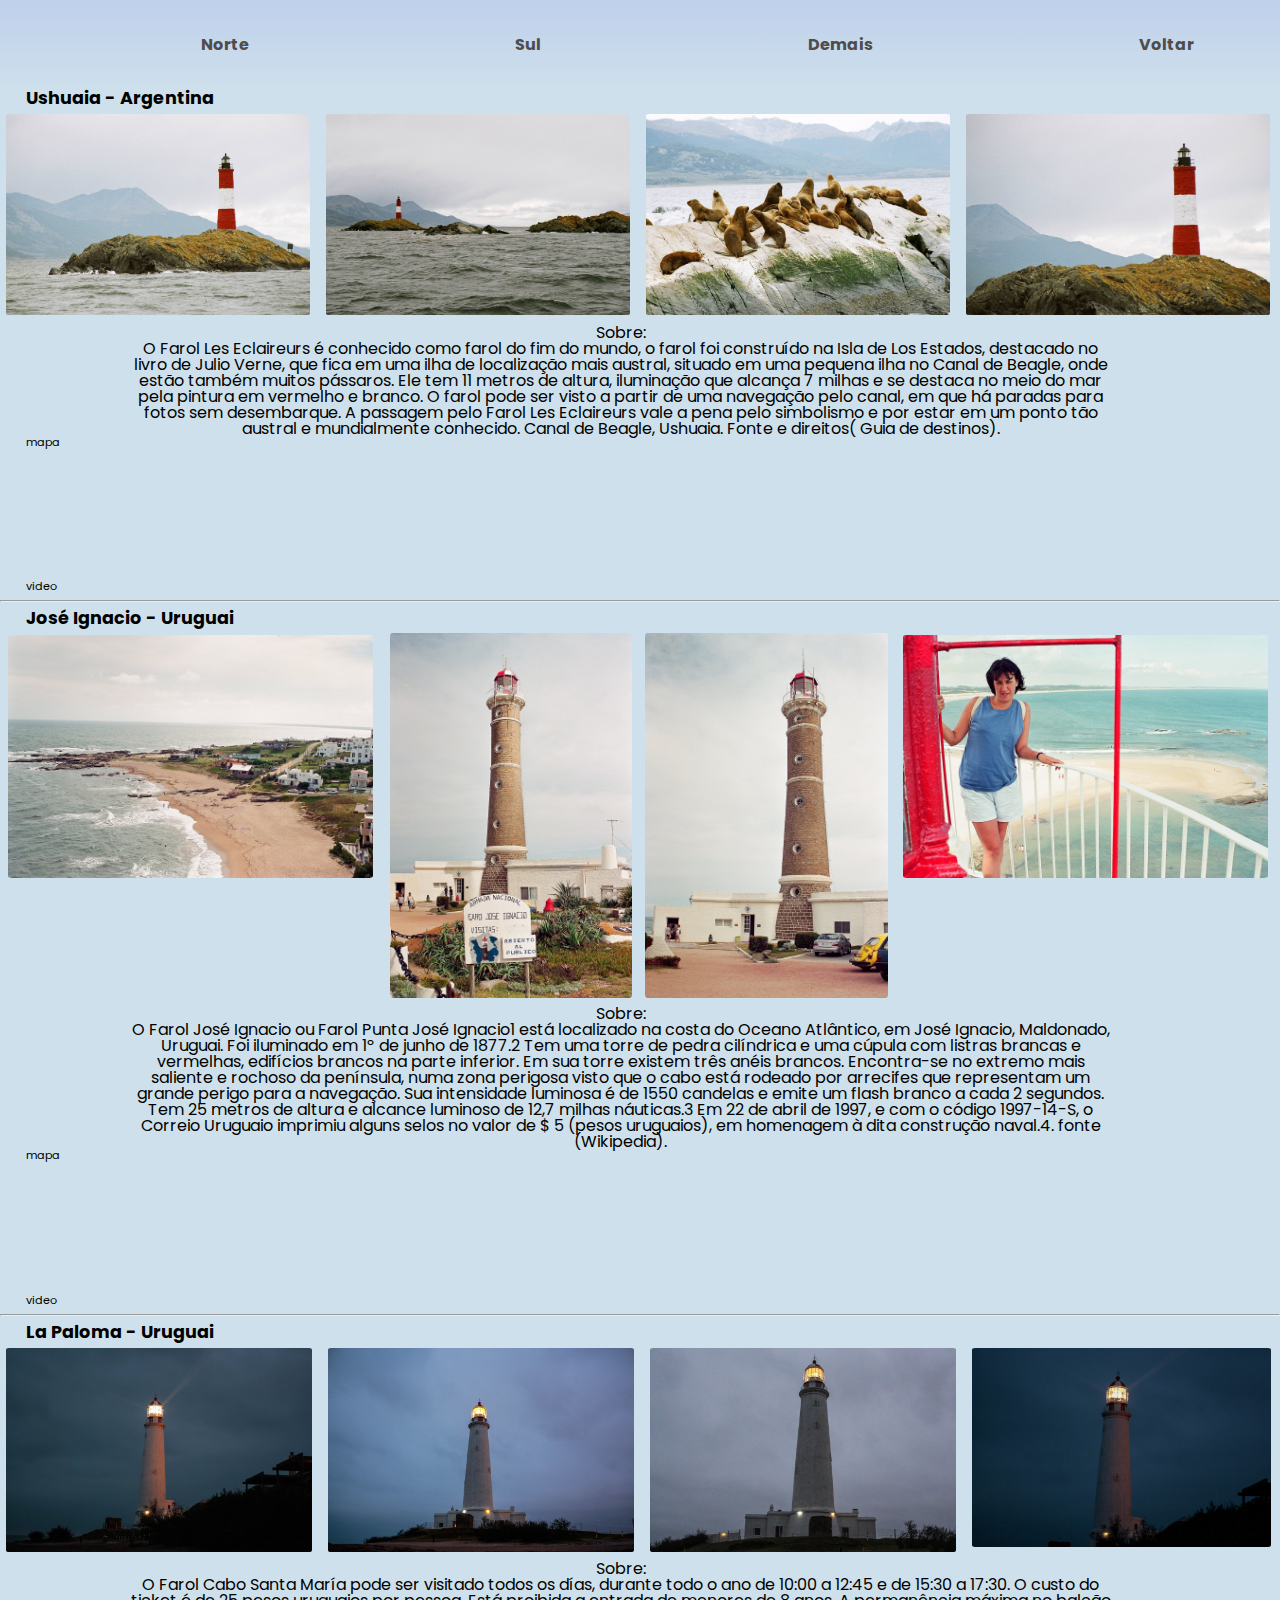
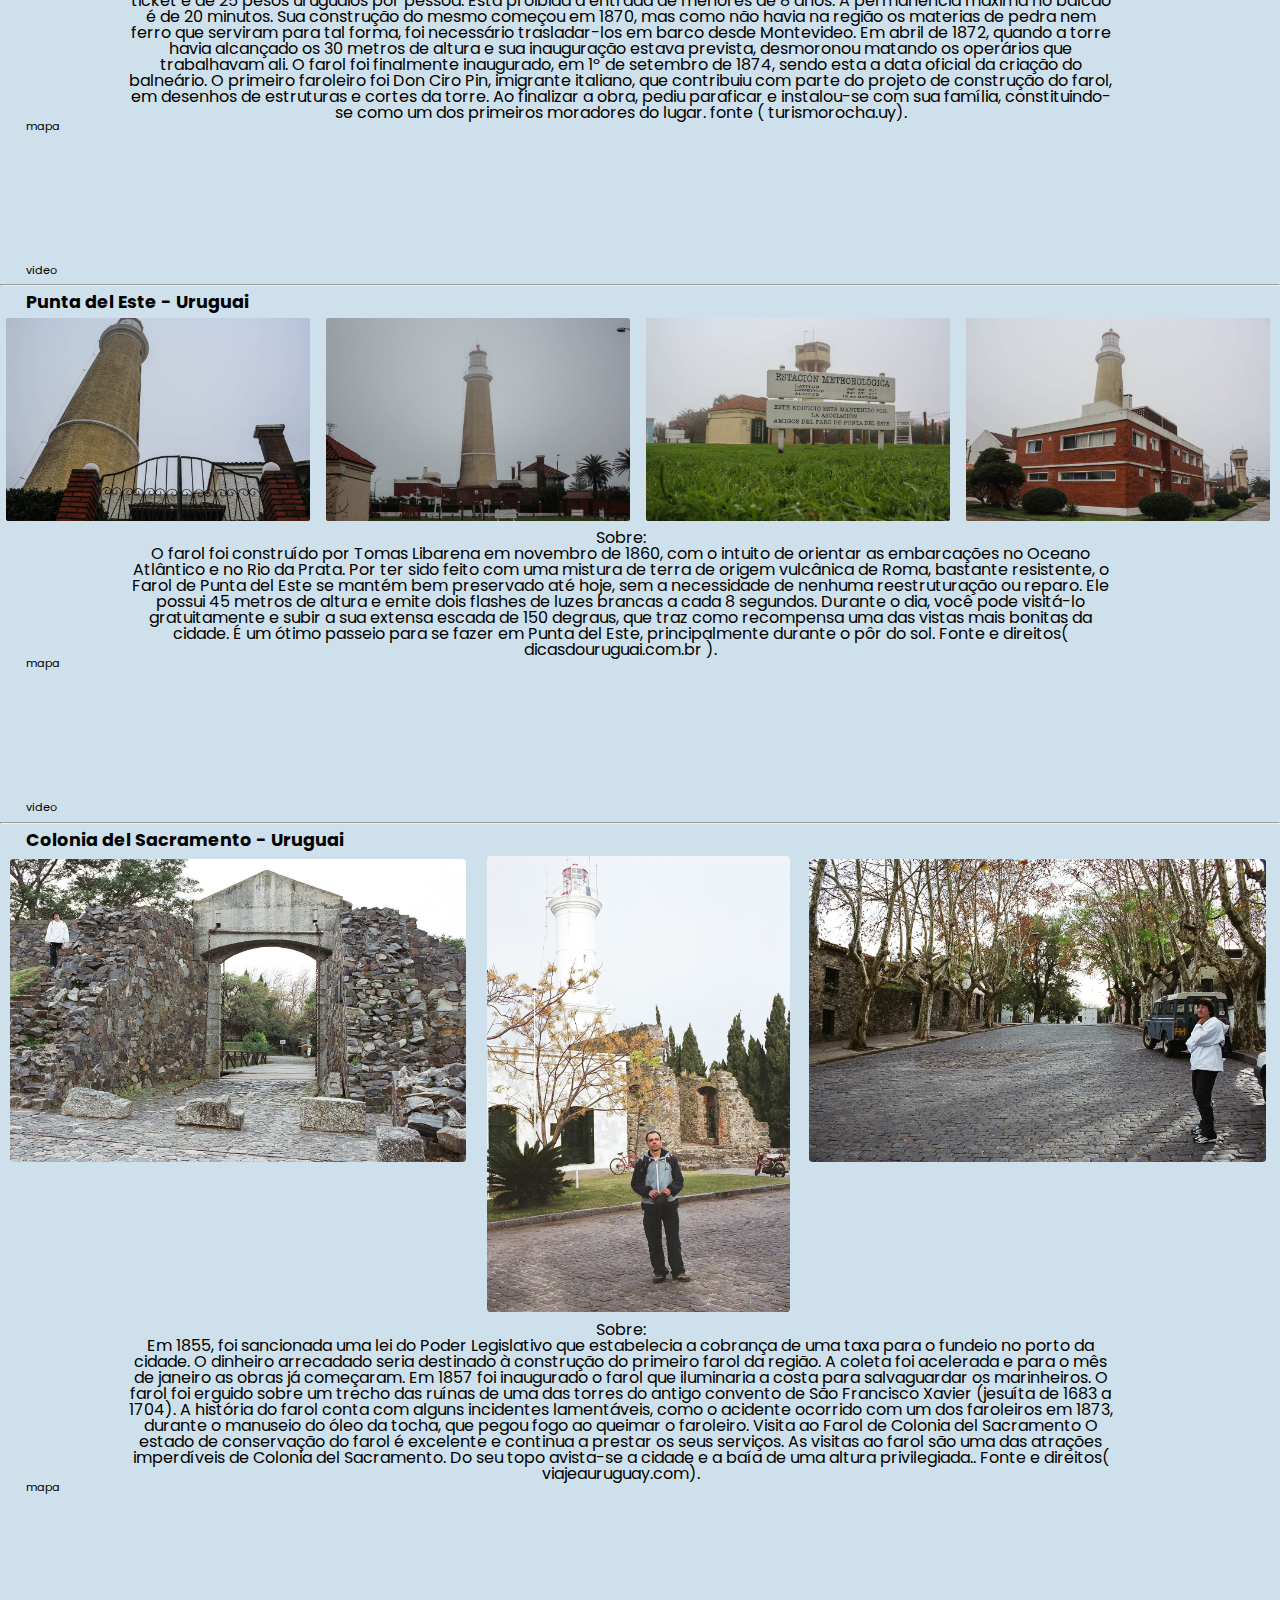
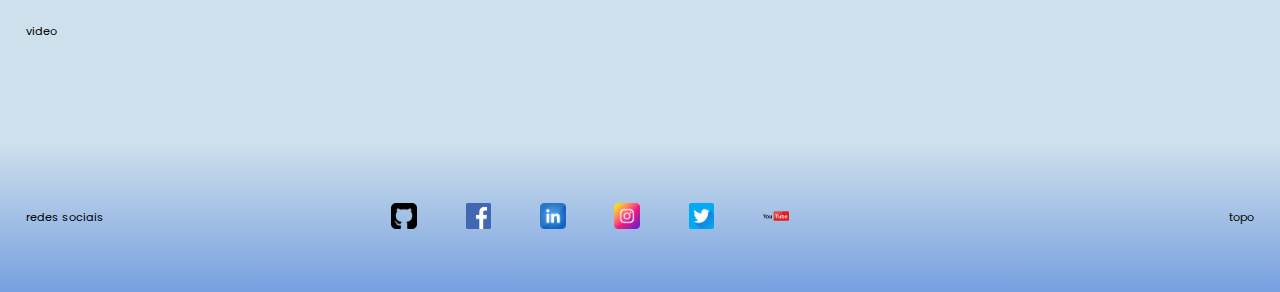
==== commit 29a1f44f: "add" ====
--- a/demais.html
+++ b/demais.html
@@ -142,7 +142,33 @@
                 width="400" height="300" style="border:0;" allowfullscreen="" loading="lazy"></iframe>
 
             <h3 class="principal__mapavideo"> video </h3>
+            <hr>
 
+            <h2 class="principal__titulo"> Colonia del Sacramento - Uruguai </h2>
+            <div class="carrosel">
+                <ul>
+                    <li>
+                        <img src="imgs/Uruguai/5.jpg" alt="foto com autor do site" class="principal__imagem1">
+                    </li>
+                    <li>
+                        <img src="imgs/Uruguai/4.jpg " alt="foto com autor do site" class="principal__imagem1">
+                    </li>
+                    <li>
+                        <img src="imgs/Uruguai/10.jpg" alt="foto com autor do site" class="principal__imagem1">
+                    </li>
+                </ul>
+            </div>
+            <p class="principal__texto"> Sobre:<br> Em 1855, foi sancionada uma lei do Poder Legislativo que estabelecia a cobrança de uma taxa para o fundeio no porto da cidade. O dinheiro arrecadado seria destinado à construção do primeiro farol da região. A coleta foi acelerada
+                e para o mês de janeiro as obras já começaram. Em 1857 foi inaugurado o farol que iluminaria a costa para salvaguardar os marinheiros. O farol foi erguido sobre um trecho das ruínas de uma das torres do antigo convento de São Francisco
+                Xavier (jesuíta de 1683 a 1704). A história do farol conta com alguns incidentes lamentáveis, como o acidente ocorrido com um dos faroleiros em 1873, durante o manuseio do óleo da tocha, que pegou fogo ao queimar o faroleiro. Visita ao
+                Farol de Colonia del Sacramento O estado de conservação do farol é excelente e continua a prestar os seus serviços. As visitas ao farol são uma das atrações imperdíveis de Colonia del Sacramento. Do seu topo avista-se a cidade e a baía
+                de uma altura privilegiada.. Fonte e direitos( viajeauruguay.com).
+            </p>
+            <p class="principal__mapavideo"> mapa </p>
+            <iframe class="mapa" src="https://www.google.com/maps/embed?pb=!1m18!1m12!1m3!1d3289.220913610736!2d-57.854687784773816!3d-34.47191968049393!2m3!1f0!2f0!3f0!3m2!1i1024!2i768!4f13.1!3m3!1m2!1s0x95a3125cb88d65e7%3A0x677c7ec2aa26e4c8!2sColonia%20del%20Sacramento%20Lighthouse!5e0!3m2!1sen!2sbr!4v1641684875905!5m2!1sen!2sbr"
+                allowfullscreen="" loading="lazy"></iframe>
+
+            <h3 class="principal__mapavideo"> video </h3>
         </article>
 
         <footer class="rodape">
@@ -157,7 +183,6 @@
             </section>
             <a class="rodape__topo" href="demais.html"> topo </a>
         </footer>
-        </article>
     </main>
 </body>
 
--- a/base.css
+++ b/base.css
@@ -22,8 +22,6 @@
     background-position: 45% 80%;
     color: var(--branco);
 }
-
-.bodyfundo {}
 
 .painel {
     margin: 90% 0 1% 30%;
--- a/estilos.css
+++ b/estilos.css
@@ -61,22 +61,27 @@
 PAGINA PRINCIPAL
 */
 
-.cabecalho__1 {
-    background: linear-gradient(rgb(127, 158, 211), rgb(221, 224, 230));
-    font-family: 'Poppins', sans-serif;
-    font-size: 1em;
-    display: flex;
-    justify-content: space-between;
-    align-items: center;
-    padding: 2%;
-}
-
-.principal__1 {
+.body__1 {
     background-image: url(imgs/Fundos/fundos4.jpg);
     background-size: cover;
-    background-position: 35% 60%;
-    position: flex;
-    height: auto;
+    background-attachment: fixed;
+    background-repeat: no-repeat;
+    background-position: 74% 15%;
+}
+
+.cabecalho__1 {
+    background: transparent;
+    font-family: 'Poppins', sans-serif;
+    font-size: 1em;
+    display: flex;
+    justify-content: space-between;
+    align-items: center;
+    padding: 1px 10px;
+    height: 70px;
+}
+
+.principal__1 {
+    background: transparent;
 }
 
 .principal__titulo__1 {
@@ -88,9 +93,10 @@
 
 .principal__texto__1 {
     font-family: 'Poppins', sans-serif;
+    color: black;
     font-size: 1.02rem;
-    background-color: transparent;
-    width: 95%;
+    background: unset;
+    width: 100%;
     box-sizing: border-box;
     text-align: center;
     padding-left: 10%;
@@ -128,13 +134,13 @@
 }
 
 .rodape__1 {
-    font-size: 1em;
+    font-size: 2em;
     display: flex;
     justify-content: space-between;
     align-items: center;
-    background: linear-gradient(var(--azul-claro), rgb(119, 160, 224));
+    background: scroll;
     width: 100%;
-    height: 150px;
+    margin-bottom: 20%;
 }
 
 
@@ -334,10 +340,10 @@
 
 .mapa {
     background-color: var(--azul-claro);
-    width: 30%;
-    height: auto;
+    width: 55%;
+    height: 4%;
     display: inline-block;
-    margin-left: 33%;
+    margin-left: 20%;
     border: 1px;
     border-radius: 1%;
 }
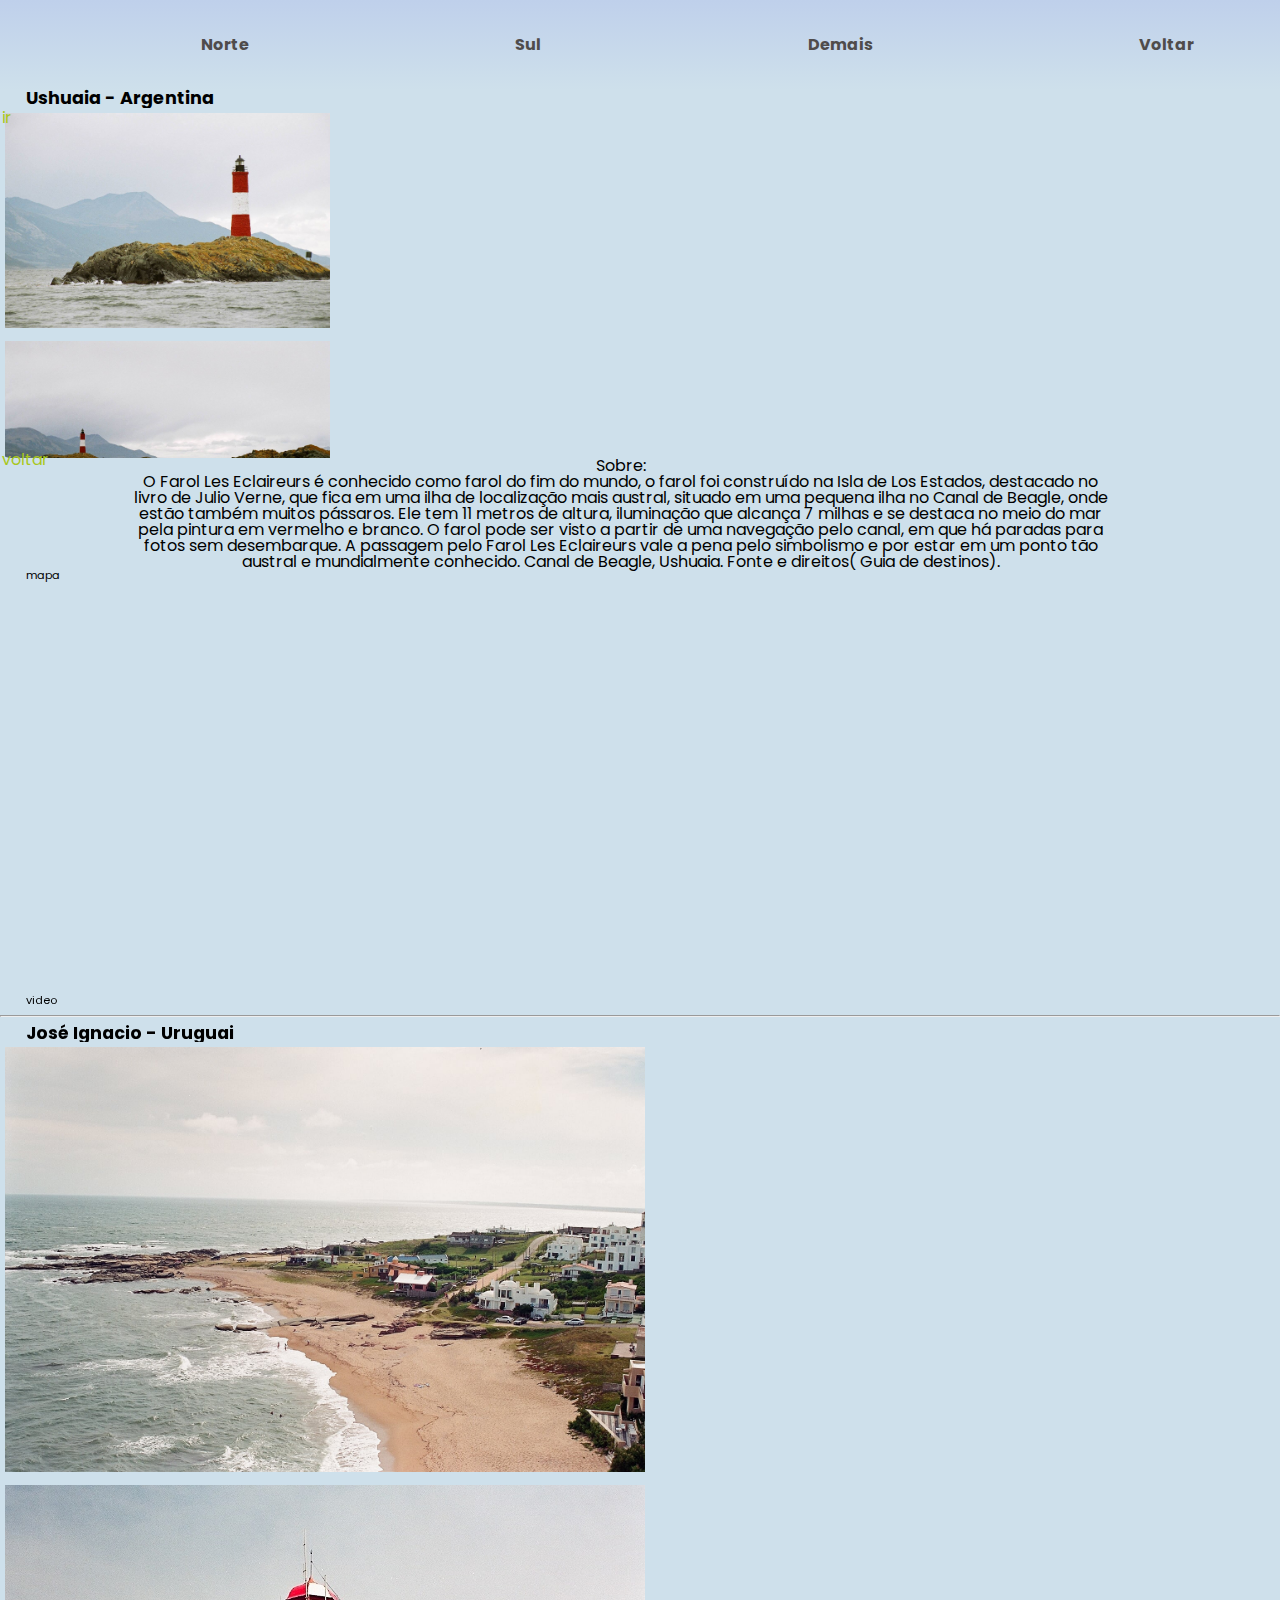
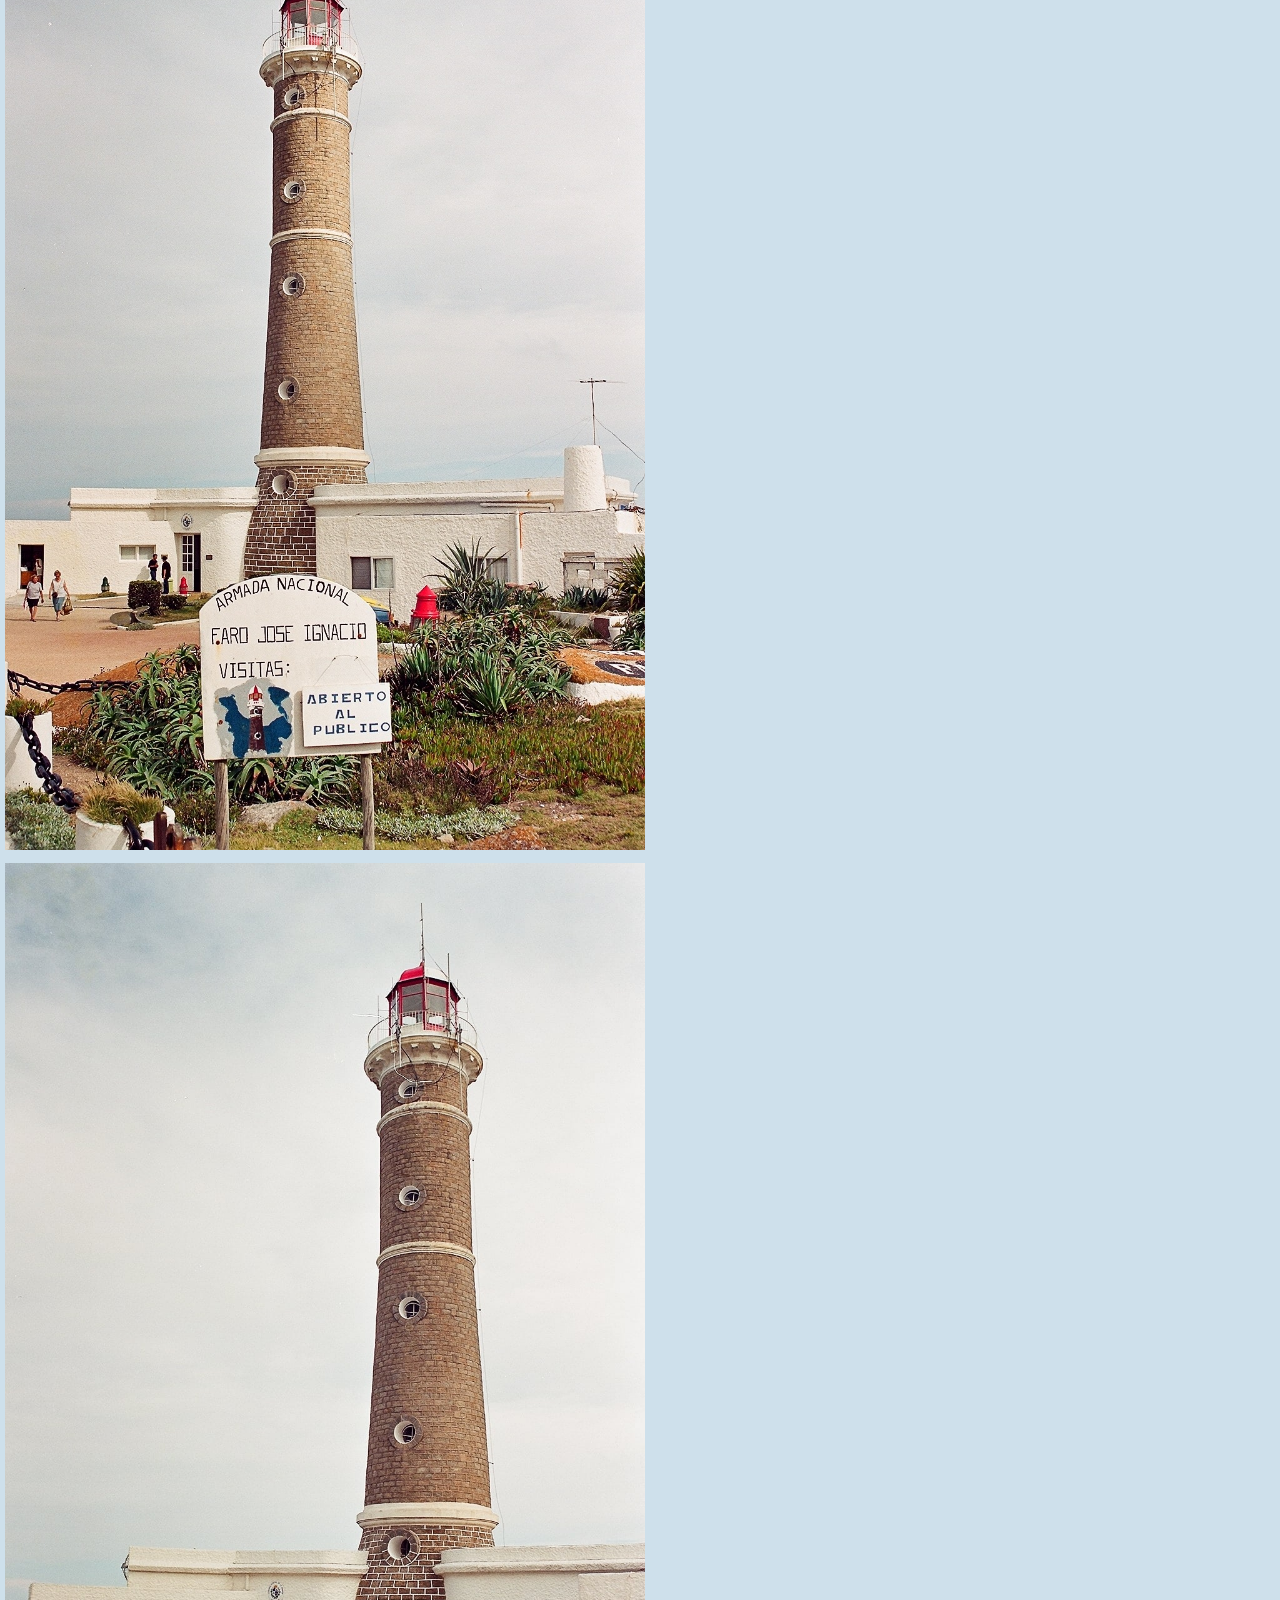
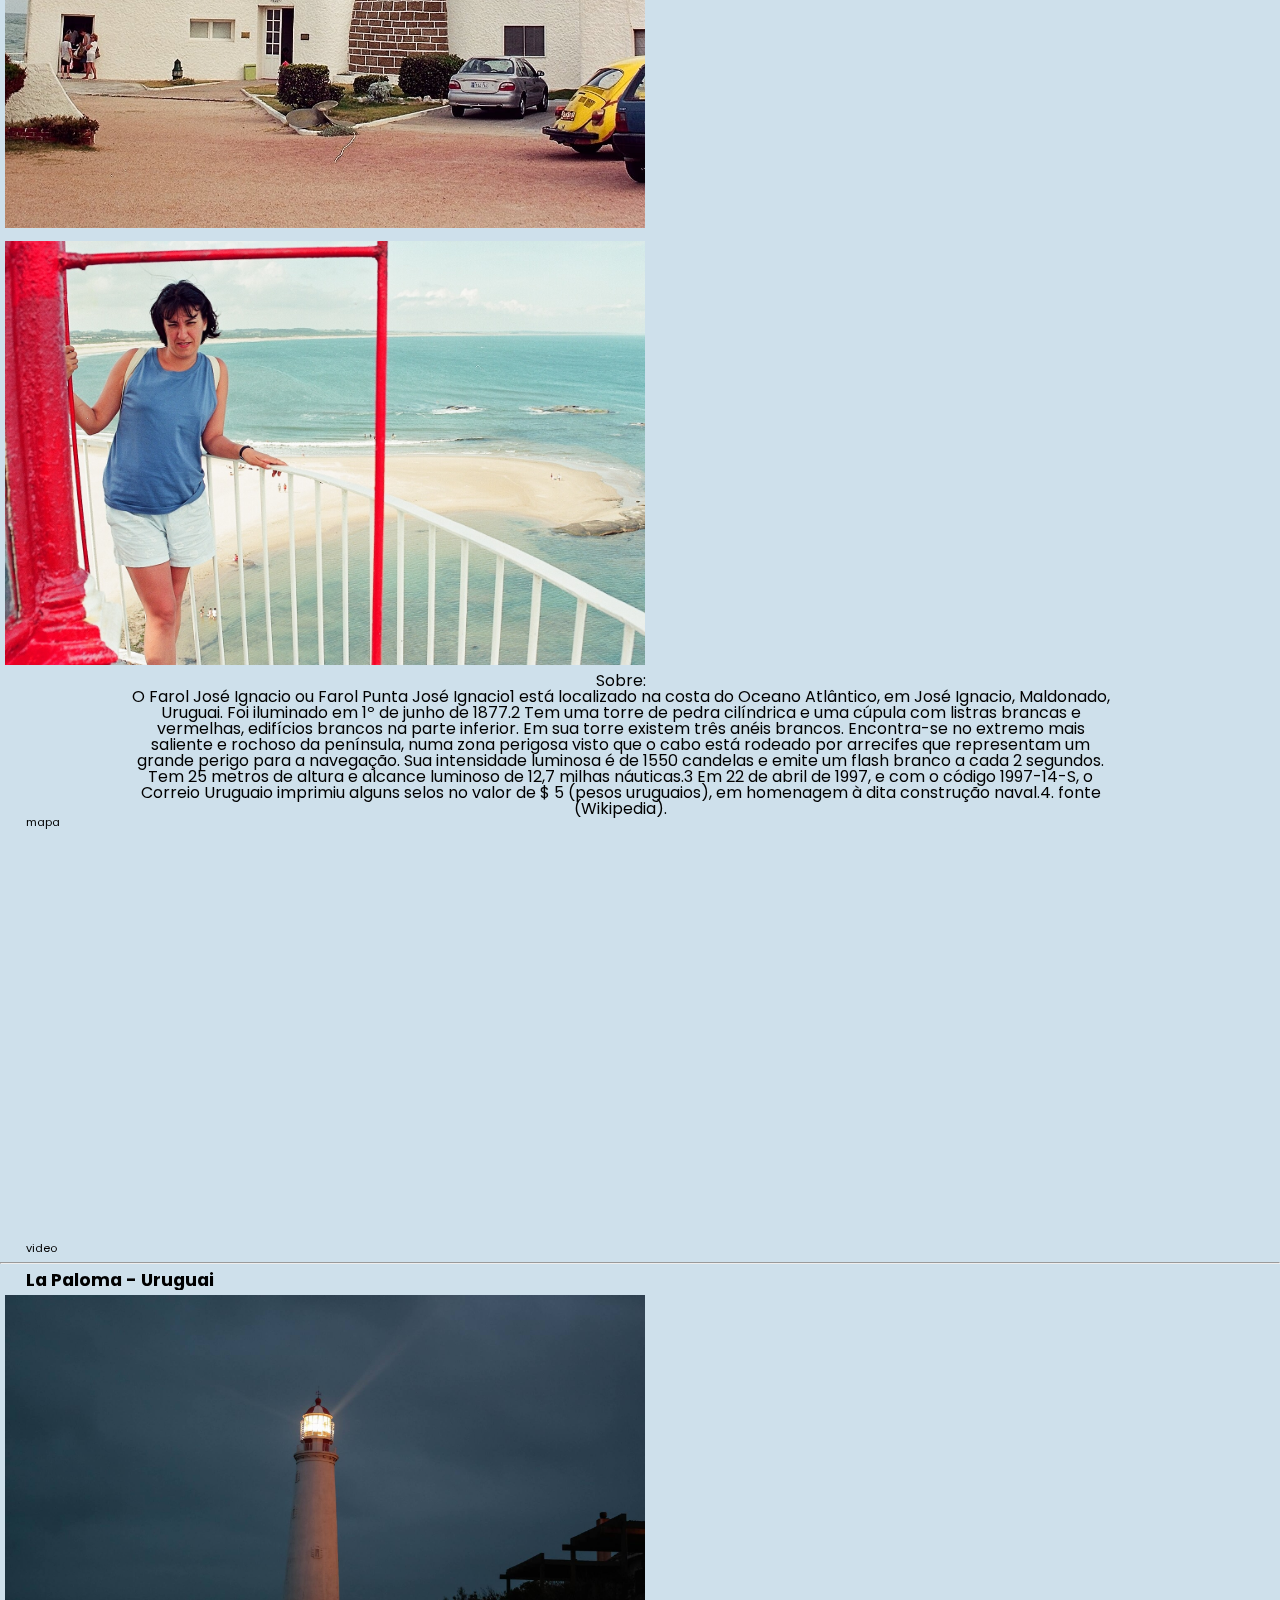
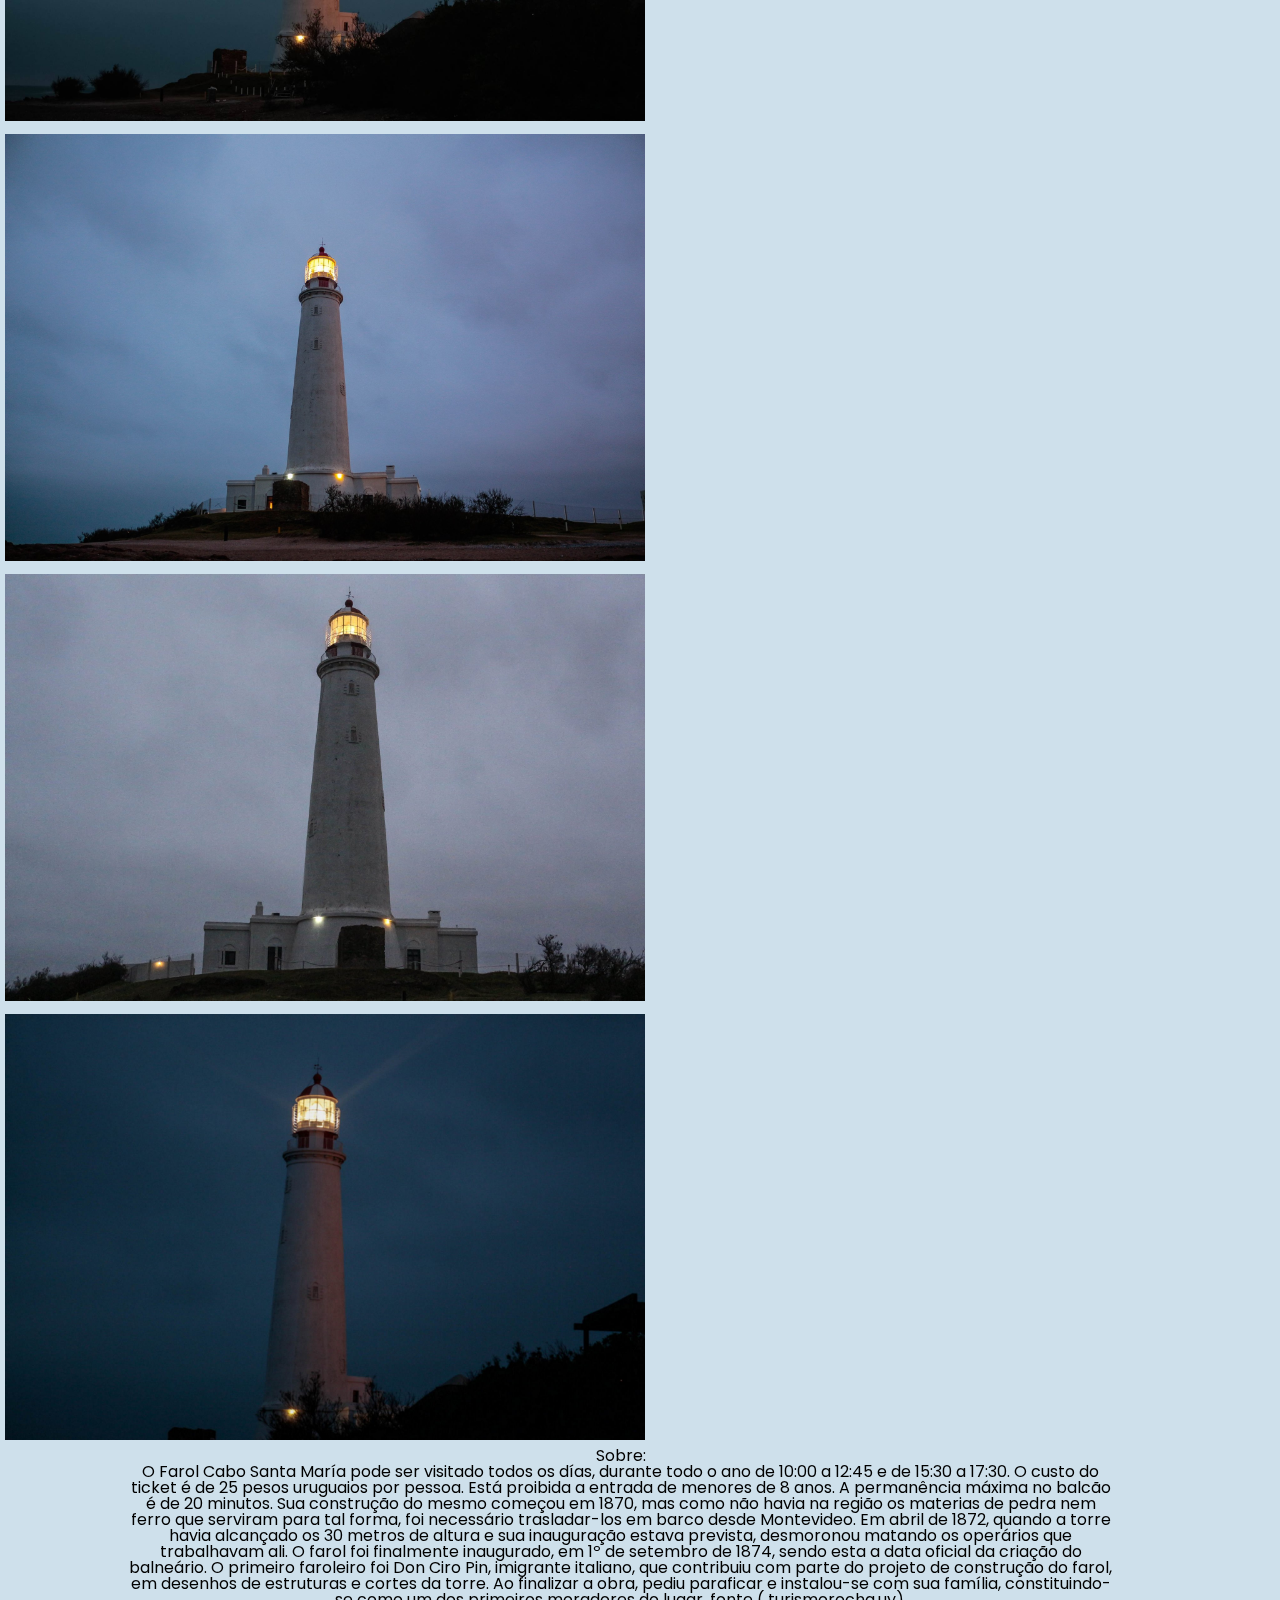
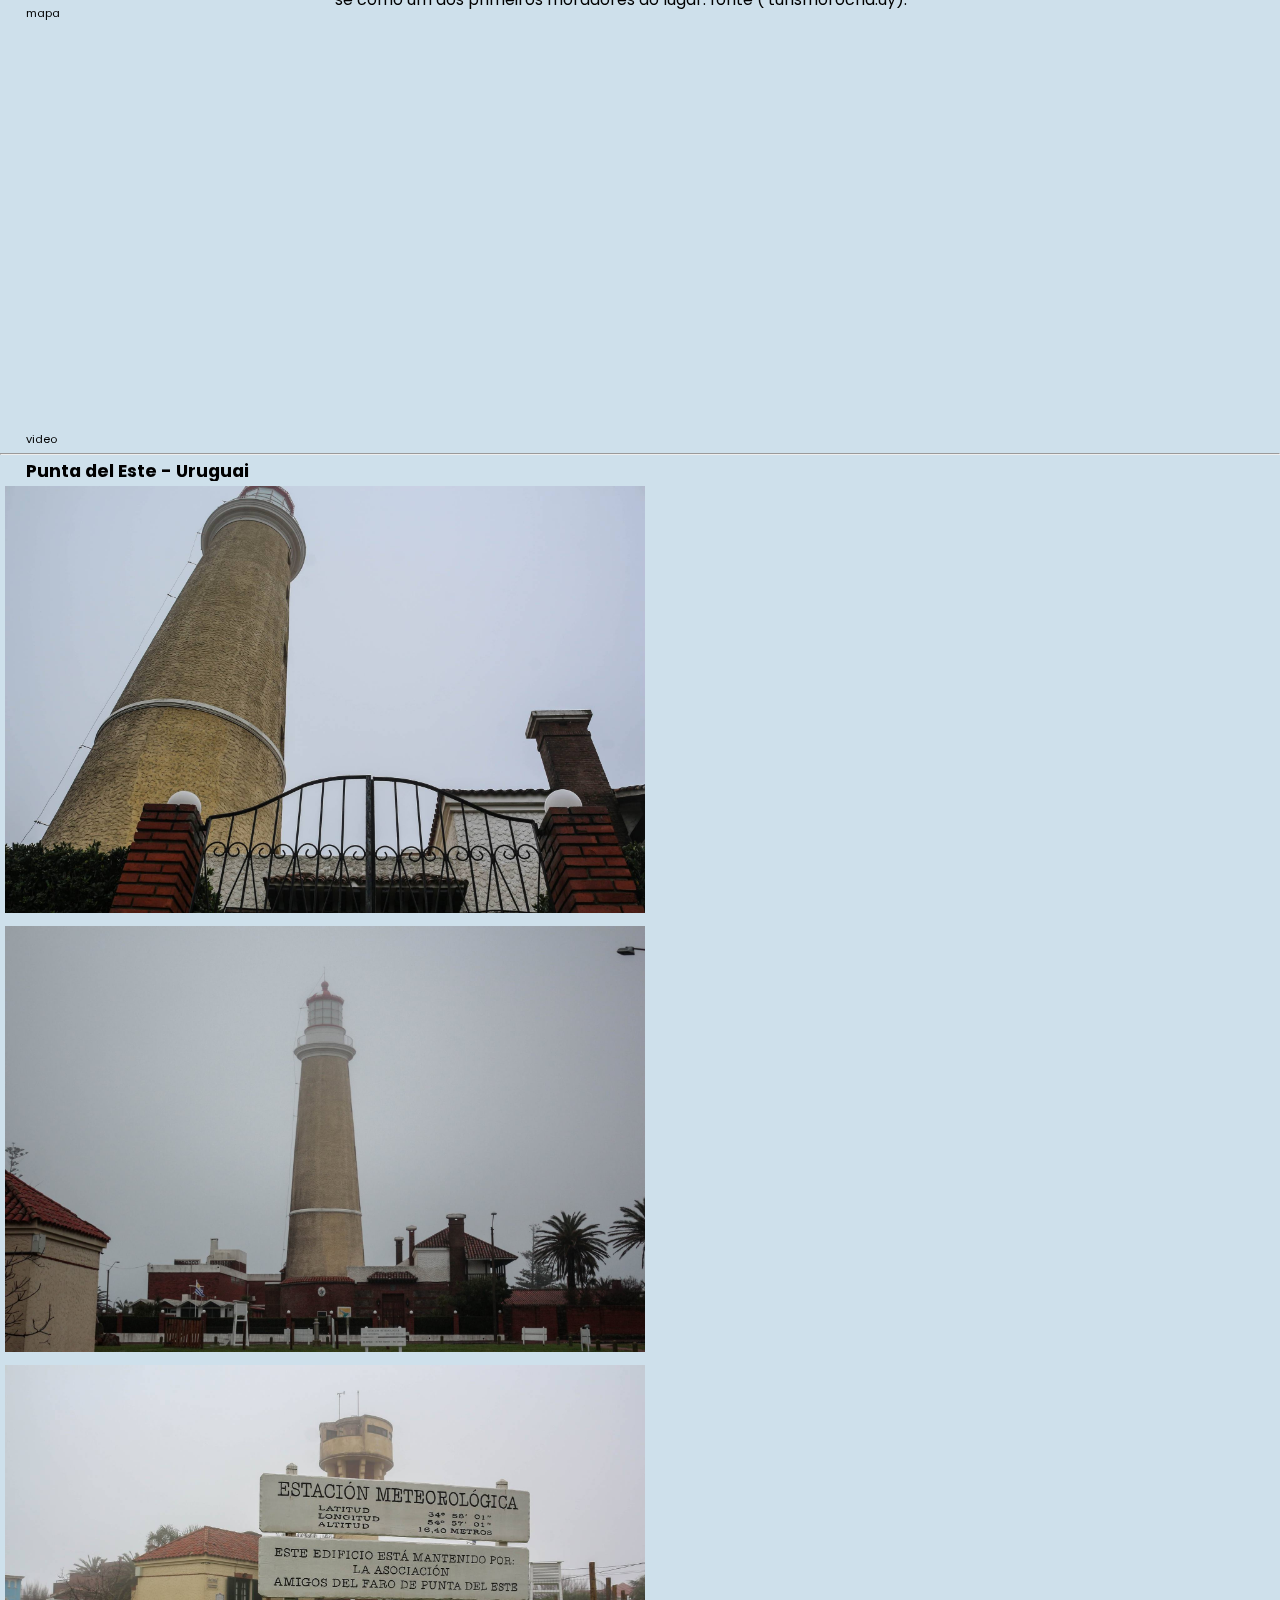
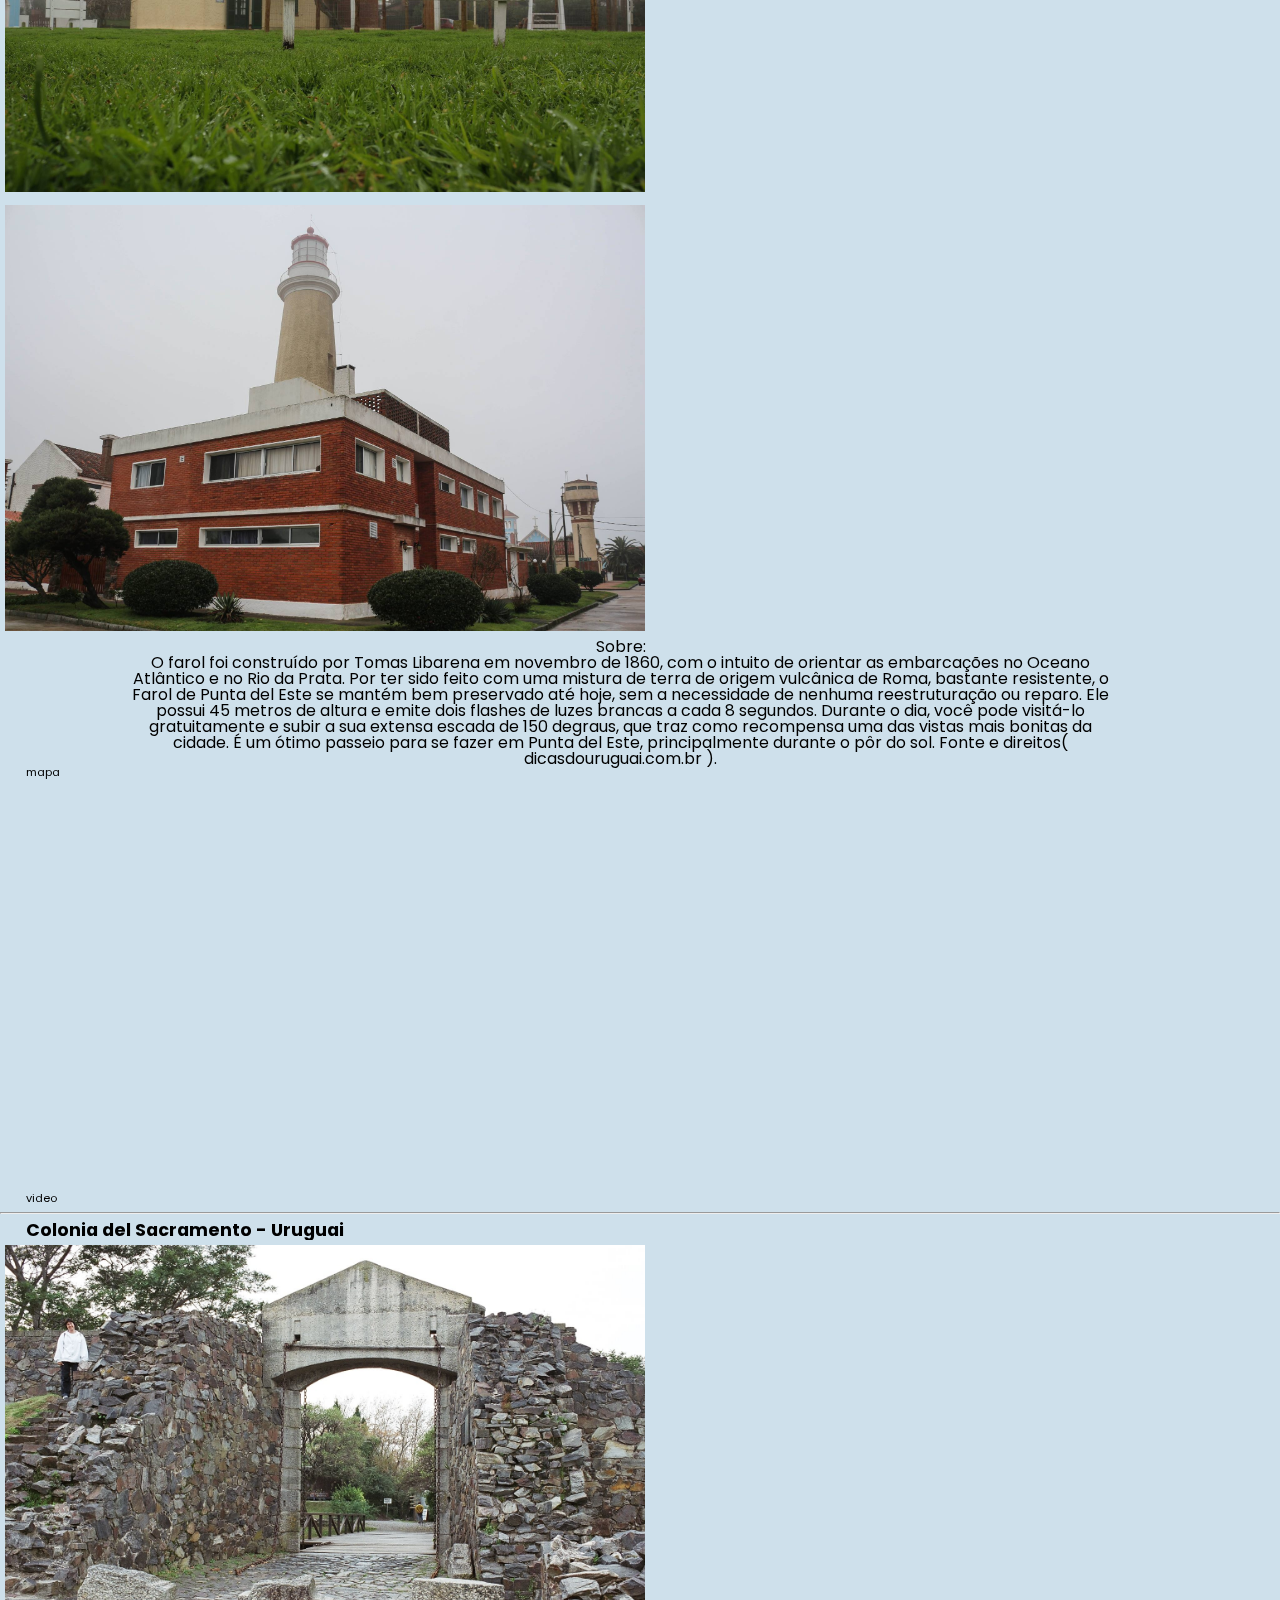
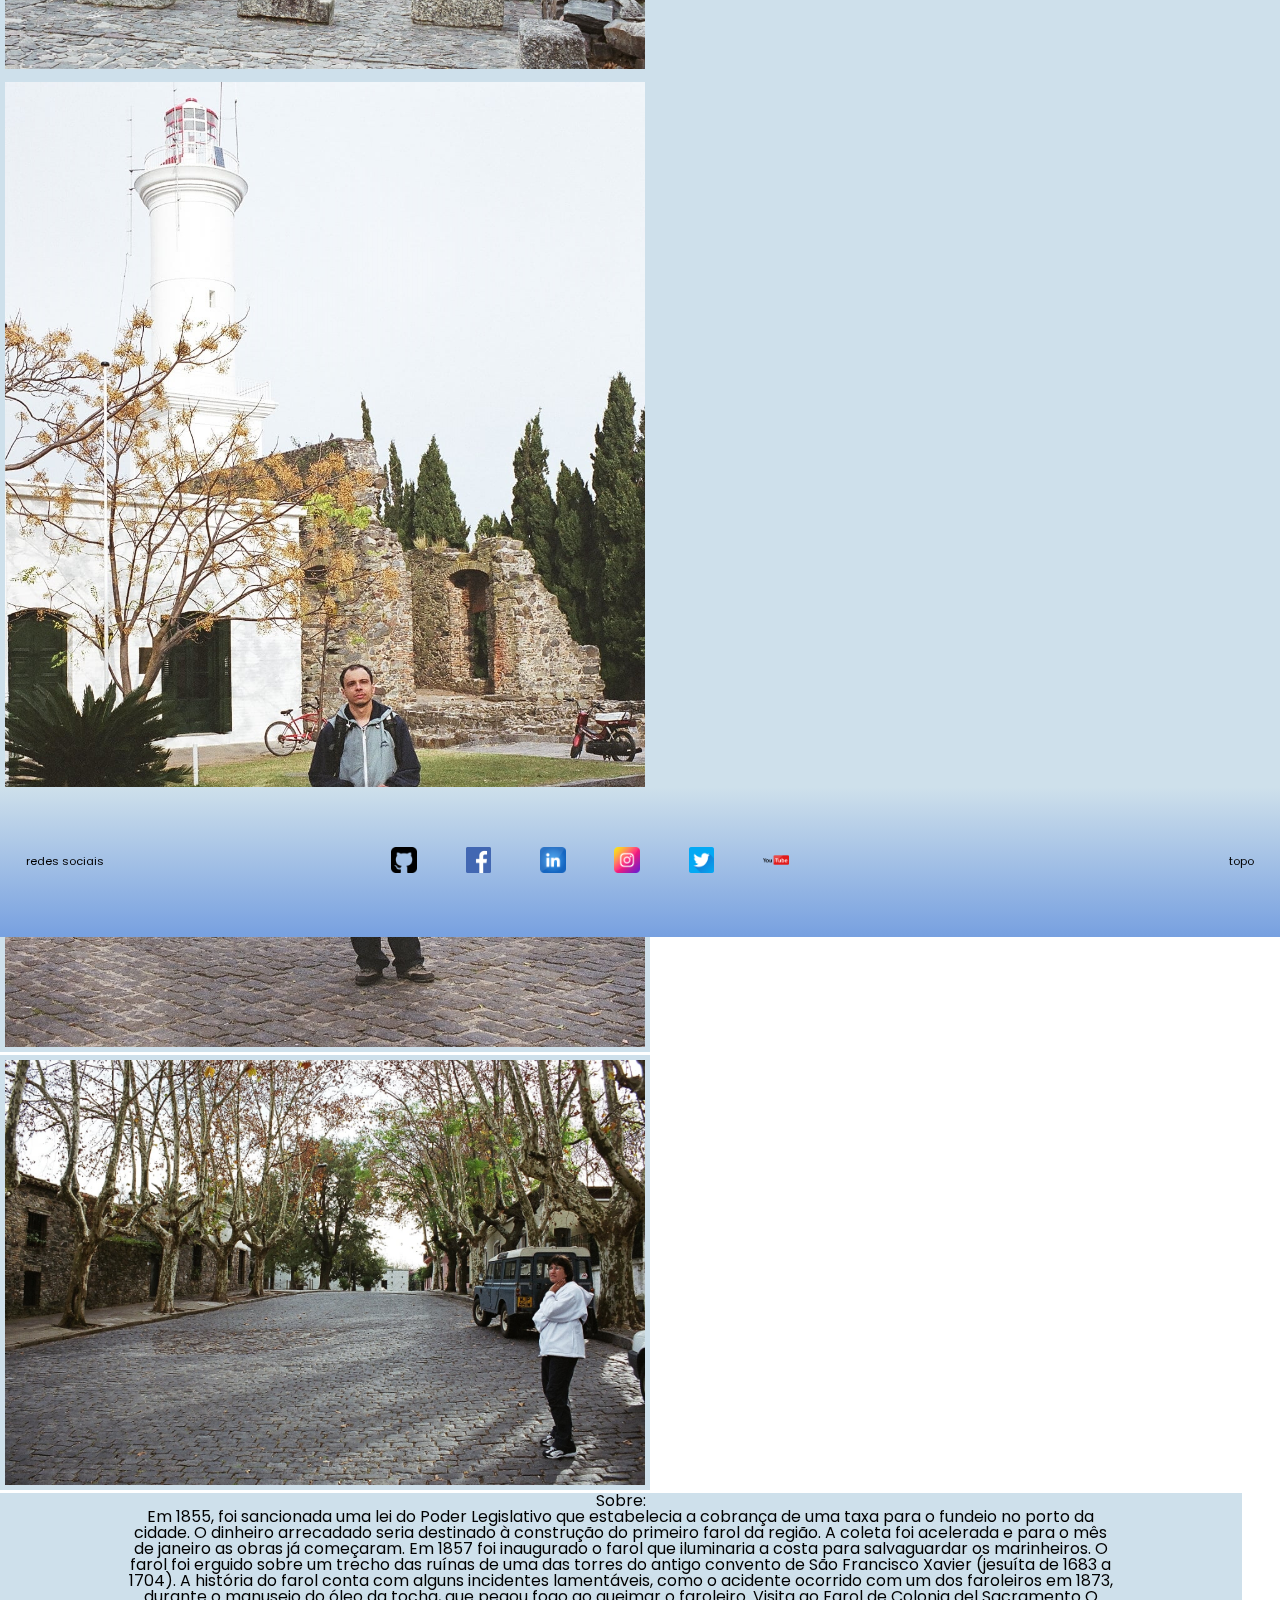
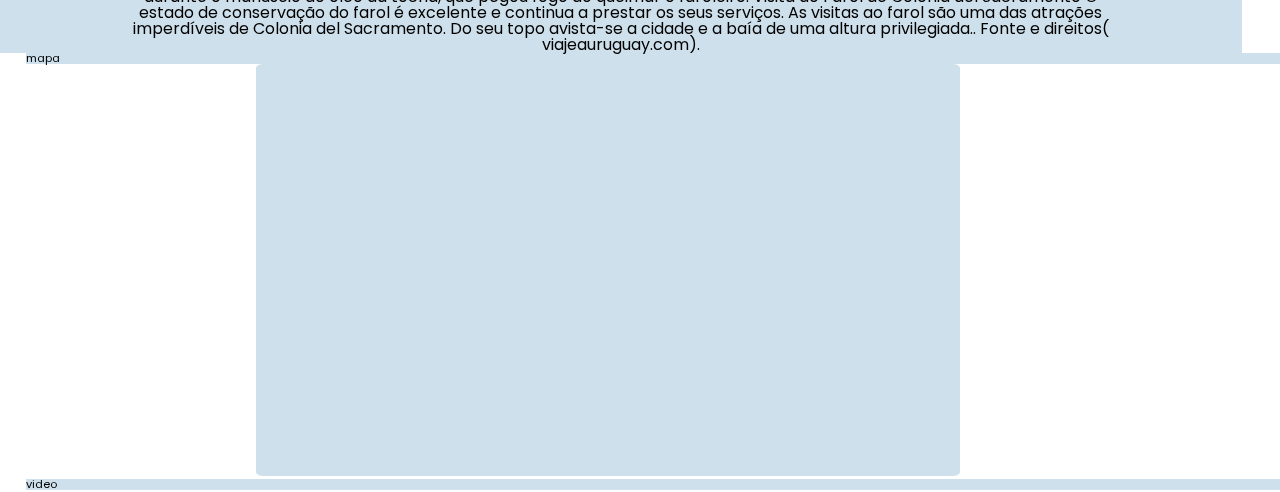
==== commit eeed9faa: "add" ====
--- a/demais.html
+++ b/demais.html
@@ -30,22 +30,40 @@
     <main class="principal">
         <article>
             <h2 class="principal__titulo"> Ushuaia - Argentina </h2>
-            <div class="carrosel">
-                <ul>
-                    <li>
-                        <img src="Ushuaia1.jpg" alt="foto com autor do site" class="principal__imagem1">
-                    </li>
-                    <li>
-                        <img src="Ushuaia2.jpg" alt="foto com autor do site" class="principal__imagem1">
-                    </li>
-                    <li>
-                        <img src="ushuaia4.jpg" alt="foto com autor do site" class="principal__imagem1">
-                    </li>
-                    <li>
-                        <img src="Ushuaia.jpg" alt="foto com autor do site" class="principal__imagem1">
-                    </li>
-                </ul>
-            </div>
+            <section class="slide">
+
+
+                <div id="voltar" class="btn">
+                    <i> voltar </i>
+                </div>
+                <div id="frente" class="btn">
+                    <i> ir </i>
+                </div>
+
+                <div>
+                    <img id="atual" src="Ushuaia1.jpg" alt="foto com autor do site" class="principal__imagem1">
+                </div>
+                <div>
+                    <img src="Ushuaia2.jpg" alt="foto com autor do site" class="principal__imagem1">
+                </div>
+                <div class="fotos">
+                    <img src="ushuaia4.jpg" alt="foto com autor do site" class="principal__imagem1">
+                </div>
+                <div>
+                    <img src="Ushuaia.jpg" alt="foto com autor do site" class="principal__imagem1">
+                </div>
+                <div>
+                    <img src="Ushuaia1.jpg" alt="foto com autor do site" class="principal__imagem1">
+                </div>
+            </section>
+
+            <div class="balls">
+                <div id="0"> </div>
+                <div id="1"> </div>
+                <div id="2"> </div>
+                <div id="3"> </div>
+            </div>
+
             <p class="principal__texto"> Sobre:<br> O Farol Les Eclaireurs é conhecido como farol do fim do mundo, o farol foi construído na Isla de Los Estados, destacado no livro de Julio Verne, que fica em uma ilha de localização mais austral, situado em uma pequena ilha no Canal
                 de Beagle, onde estão também muitos pássaros. Ele tem 11 metros de altura, iluminação que alcança 7 milhas e se destaca no meio do mar pela pintura em vermelho e branco. O farol pode ser visto a partir de uma navegação pelo canal, em que
                 há paradas para fotos sem desembarque. A passagem pelo Farol Les Eclaireurs vale a pena pelo simbolismo e por estar em um ponto tão austral e mundialmente conhecido. Canal de Beagle, Ushuaia. Fonte e direitos( Guia de destinos).
--- a/estilos.css
+++ b/estilos.css
@@ -1,416 +1,417 @@
-#font-face {
-    font-family: 'icons';
-    src: url(../# );
-}
-
-.cabecalho {
-    background: linear-gradient(rgb(191, 208, 235), var(--azul-claro));
-    font-family: 'Poppins', sans-serif;
-    font-size: 1em;
-    display: flex;
-    justify-content: space-between;
-    align-items: center;
-    padding: 10px 10px;
-    height: 70px;
-}
-
-.cabecalho__logo {
-    font-family: 'Poppins', sans-serif;
-    font: bold;
-    font-size: 1.3em;
-}
-
-.cabecalho__menu {
-    font-family: 'Poppins', sans-serif;
-    font-size: 0.85em;
-    display: flex;
-    flex-direction: column;
-    background-color: var(--branco);
-    width: 15%;
-    height: 20%;
-    align-items: center;
-    padding: 1%;
-}
-
-.cabecalho__link {
-    font-family: 'Poppins', sans-serif;
-    content: "#";
-    color: var(--cinza-escuro);
-    font-weight: bolder;
-    font-size: 1..1em;
-    margin-right: 6%;
-    align-items: center;
-}
-
-.cabecalho__link:hover {
-    font-family: 'Poppins', sans-serif;
-    font: 1.1em;
-    color: #ebe2d9;
-    background: rgb(6, 6, 68);
-    text-decoration: underline;
-}
-
-.cabecalho__link:active {
-    font-family: 'Poppins', sans-serif;
-    font-size: 1.1em;
-    color: rgb(181, 243, 181)
-}
-
-
-/*
+    #font-face {
+        font-family: 'icons';
+        src: url(../# );
+    }
+    
+    .cabecalho {
+        background: linear-gradient(rgb(191, 208, 235), var(--azul-claro));
+        font-family: 'Poppins', sans-serif;
+        font-size: 1em;
+        display: flex;
+        justify-content: space-between;
+        align-items: center;
+        padding: 10px 10px;
+        height: 70px;
+    }
+    
+    .cabecalho__logo {
+        font-family: 'Poppins', sans-serif;
+        font: bold;
+        font-size: 1.3em;
+    }
+    
+    .cabecalho__menu {
+        font-family: 'Poppins', sans-serif;
+        font-size: 0.85em;
+        display: flex;
+        flex-direction: column;
+        background-color: var(--branco);
+        width: 15%;
+        height: 20%;
+        align-items: center;
+        padding: 1%;
+    }
+    
+    .cabecalho__link {
+        font-family: 'Poppins', sans-serif;
+        content: "#";
+        color: var(--cinza-escuro);
+        font-weight: bolder;
+        font-size: 1..1em;
+        margin-right: 6%;
+        align-items: center;
+    }
+    
+    .cabecalho__link:hover {
+        font-family: 'Poppins', sans-serif;
+        font: 1.1em;
+        color: #ebe2d9;
+        background: rgb(6, 6, 68);
+        text-decoration: underline;
+    }
+    
+    .cabecalho__link:active {
+        font-family: 'Poppins', sans-serif;
+        font-size: 1.1em;
+        color: rgb(181, 243, 181)
+    }
+    /*
 PAGINA PRINCIPAL
 */
-
-.body__1 {
-    background-image: url(imgs/Fundos/fundos4.jpg);
-    background-size: cover;
-    background-attachment: fixed;
-    background-repeat: no-repeat;
-    background-position: 74% 15%;
-}
-
-.cabecalho__1 {
-    background: transparent;
-    font-family: 'Poppins', sans-serif;
-    font-size: 1em;
-    display: flex;
-    justify-content: space-between;
-    align-items: center;
-    padding: 1px 10px;
-    height: 70px;
-}
-
-.principal__1 {
-    background: transparent;
-}
-
-.principal__titulo__1 {
-    font-family: 'Poppins', sans-serif;
-    font-size: 1.1rem;
-    font-weight: bolder;
-    margin-left: 2%;
-}
-
-.principal__texto__1 {
-    font-family: 'Poppins', sans-serif;
-    color: black;
-    font-size: 1.02rem;
-    background: unset;
-    width: 100%;
-    box-sizing: border-box;
-    text-align: center;
-    padding-left: 10%;
-    padding-right: 10%;
-}
-
-.principal__imagem__1 {
-    image-resolution: initial;
-    opacity: 80%;
-    overflow: auto;
-    padding-left: 10%;
-    width: 45%;
-    box-sizing: border-box;
-    border-radius: 1%;
-    margin-top: 2%;
-    margin-left: 10%;
-}
-
-.contato__titulo__1 {
-    font-family: 'Poppins', sans-serif;
-    color: aliceblue;
-    display: flex;
-    flex-direction: column;
-    text-transform: uppercase;
-    padding-top: 2rem;
-    padding-bottom: 1rem;
-}
-
-.contato__1 {
-    font-family: 'Poppins', sans-serif;
-    font-size: .9em;
-    color: aliceblue;
-    text-align: center;
-    margin-bottom: 1.25rem;
-}
-
-.rodape__1 {
-    font-size: 2em;
-    display: flex;
-    justify-content: space-between;
-    align-items: center;
-    background: scroll;
-    width: 100%;
-    margin-bottom: 20%;
-}
-
-
-/*
+    
+    .body__1 {
+        background-image: url(imgs/Fundos/fundos4.jpg);
+        background-size: cover;
+        background-attachment: fixed;
+        background-repeat: no-repeat;
+        background-position: 74% 15%;
+    }
+    
+    .cabecalho__1 {
+        background: transparent;
+        font-family: 'Poppins', sans-serif;
+        font-size: 1em;
+        display: flex;
+        justify-content: space-between;
+        align-items: center;
+        padding: 1px 10px;
+        height: 70px;
+    }
+    
+    .principal__1 {
+        background: transparent;
+    }
+    
+    .principal__titulo__1 {
+        font-family: 'Poppins', sans-serif;
+        font-size: 1.1rem;
+        font-weight: bolder;
+        margin-left: 2%;
+    }
+    
+    .principal__texto__1 {
+        font-family: 'Poppins', sans-serif;
+        color: black;
+        font-size: 1.02rem;
+        background: unset;
+        width: 100%;
+        box-sizing: border-box;
+        text-align: center;
+        padding-left: 10%;
+        padding-right: 10%;
+    }
+    
+    .principal__imagem__1 {
+        image-resolution: initial;
+        opacity: 80%;
+        overflow: auto;
+        padding-left: 10%;
+        width: 45%;
+        box-sizing: border-box;
+        border-radius: 1%;
+        margin-top: 2%;
+        margin-left: 10%;
+    }
+    
+    .contato__titulo__1 {
+        font-family: 'Poppins', sans-serif;
+        color: aliceblue;
+        display: flex;
+        flex-direction: column;
+        text-transform: uppercase;
+        padding-top: 2rem;
+        padding-bottom: 1rem;
+    }
+    
+    .contato__1 {
+        font-family: 'Poppins', sans-serif;
+        font-size: .9em;
+        color: aliceblue;
+        text-align: center;
+        margin-bottom: 1.25rem;
+    }
+    
+    .rodape__1 {
+        font-size: 2em;
+        display: flex;
+        justify-content: space-between;
+        align-items: center;
+        background: scroll;
+        width: 100%;
+        margin-bottom: 20%;
+    }
+    /*
 DEMAIS PAGINAS
 */
-
-.principal {
-    font-family: 'Poppins', sans-serif;
-    background-color: var(--azul-claro);
-    padding: auto;
-    display: grid;
-    gap: 5px;
-}
-
-.principal__titulo {
-    background-color: var( --azul-claro);
-    font-family: 'Poppins', sans-serif;
-    font-size: 1.1rem;
-    font-weight: bolder;
-    margin-left: 2%;
-}
-
-.principal__imagem {
-    image-resolution: inherit;
-    background-color: var( --azul-claro);
-    width: 40%;
-    box-sizing: border-box;
-    border-radius: 1%;
-    margin-left: 30%;
-}
-
-.principal__imagem1 {
-    background-color: var(--azul-claro);
-    width: 95%;
-    box-sizing: border-box;
-    border-radius: 1%;
-    margin: 2%;
-}
-
-.principal__texto {
-    font-family: 'Poppins', sans-serif;
-    background-color: var(--azul-claro);
-    width: 97%;
-    box-sizing: border-box;
-    text-align: center;
-    padding-left: 10%;
-    padding-right: 10%;
-}
-
-.principal__mapavideo {
-    background-color: var(--azul-claro);
-    font-family: 'Poppins', sans-serif;
-    font-size: 0.7em;
-    margin-left: 2%;
-}
-
-.carrosel {
-    width: 100%;
-    height: auto;
-    overflow: hidden;
-    margin: auto;
-}
-
-.carrosel ul {
-    width: 100%;
-    height: auto;
-    display: inline-flex;
-    list-style: none;
-}
-
-.carrosel li {
-    position: relative;
-    left: 0%;
-    /*animation: slide 50s alternate infinite;*/
-}
-
-@keyframes slide {
-    0% {
-        left: 0%
-    }
-    30% {
-        left: 0%
-    }
-    40% {
-        left: -60%
-    }
-    60% {
-        left: -60%
-    }
-    90% {
-        left: -90%
-    }
-    100% {
-        left: 0%
-    }
-}
-
-
-/*
-CONTATO
-*/
-
-.contato__titulo {
-    font-family: 'Poppins', sans-serif;
-    display: flex;
-    flex-direction: column;
-    text-transform: uppercase;
-    align-items: center;
-    text-align: center;
-    padding-top: 2rem;
-    padding-bottom: 1rem;
-}
-
-.contato {
-    font-family: 'Poppins', sans-serif;
-    font-size: .9em;
-    text-align: center;
-    margin-bottom: 1.25rem;
-}
-
-
-/*
+    
+    .principal {
+        font-family: 'Poppins', sans-serif;
+        background-color: var(--azul-claro);
+        padding: auto;
+        display: grid;
+        gap: 5px;
+    }
+    
+    .principal__titulo {
+        background-color: var( --azul-claro);
+        font-family: 'Poppins', sans-serif;
+        font-size: 1.1rem;
+        font-weight: bolder;
+        margin-left: 2%;
+    }
+    
+    .principal__imagem {
+        image-resolution: inherit;
+        background-color: var( --azul-claro);
+        width: 40%;
+        box-sizing: border-box;
+        border-radius: 1%;
+        margin-left: 30%;
+    }
+    
+    .principal__imagem1 {
+        position: flex;
+        background-color: var(--azul-claro);
+        left: 0;
+        bottom: 0;
+        width: 50%;
+        color: blanchedalmond;
+        padding: 5px;
+    }
+    
+    .principal__texto {
+        font-family: 'Poppins', sans-serif;
+        background-color: var(--azul-claro);
+        width: 97%;
+        box-sizing: border-box;
+        text-align: center;
+        padding-left: 10%;
+        padding-right: 10%;
+    }
+    
+    .principal__mapavideo {
+        background-color: var(--azul-claro);
+        font-family: 'Poppins', sans-serif;
+        font-size: 0.7em;
+        margin-left: 2%;
+    }
+    
+    .slide {
+        width: 650px;
+        height: 350px;
+        overflow: hidden;
+        border-radius: 10px;
+        transition: all 0.4s;
+    }
+    
+    .slides {
+        width: 1000px;
+        display: flex;
+    }
+    
+    #atual {
+        margin-left: 0;
+        transition: all 2s;
+    }
+    
+    .btn {
+        position: absolute;
+        color: rgb(168, 199, 29);
+        padding: 2px;
+        text-align: flex;
+        align-items: center;
+        cursor: pointer;
+        transition: all 0.4s;
+        font-size: -5px;
+    }
+    
+    .btn:hover {
+        transform: scale (1.5);
+    }
+    
+    #voltar {
+        top: 50%;
+        left: 0%;
+    }
+    
+    #ir {
+        top: 10%;
+        right: 30%;
+    }
+    
+    .balls {
+        position: absolute;
+        width: 1024px;
+        display: flex;
+        justify-content: center;
+    }
+    
+    .balls div {
+        transition: all 0.5s;
+        border: ;
+    }
+    
+    .contato__titulo {
+        font-family: 'Poppins', sans-serif;
+        display: flex;
+        flex-direction: column;
+        text-transform: uppercase;
+        align-items: center;
+        text-align: center;
+        padding-top: 2rem;
+        padding-bottom: 1rem;
+    }
+    
+    .contato {
+        font-family: 'Poppins', sans-serif;
+        font-size: .9em;
+        text-align: center;
+        margin-bottom: 1.25rem;
+    }
+    /*
 HOME
 */
-
-.travel {
-    font-family: 'Poppins', sans-serif;
-    font: bold;
-    font-size: 1.9em;
-    margin-top: 7%;
-    margin-left: 5%
-}
-
-.painel__meio {
-    font-family: 'Poppins', sans-serif;
-    text-align: center;
-    margin-top: 20%;
-    display: grid;
-    justify-content: center;
-    align-items: flex-end;
-    grid-template-rows: 200px 20px;
-    row-gap: 8px;
-}
-
-.painel__farol {
-    font-family: 'Poppins', sans-serif;
-    font-size: 6em;
-    text-align: center;
-}
-
-.painel__farol1 {
-    font-family: 'Caveat', cursive;
-    font-size: 2em;
-    text-align: top;
-    width: 40%;
-    height: 30px;
-    margin: 1% 30% 1% 30%;
-    text-align: center;
-}
-
-.botao {
-    font-family: 'Poppins', sans-serif;
-    font-style: bold;
-    font-size: 1em;
-    color: var(--branco);
-    width: 20%;
-    height: 30px;
-    text-align: center;
-    background-color: transparent;
-    margin: 0% 40% 1% 40%;
-    position: relative;
-    border-radius: 5%;
-    border: transparent;
-}
-
-.botao:active {
-    font-family: 'Poppins', sans-serif;
-    font-size: 1.3em;
-    font-style: bold;
-    background-color: rgb(168, 199, 29);
-}
-
-.botao:hover {
-    font-family: 'Poppins', sans-serif;
-    font-size: 1.3em;
-    font-style: bold;
-    background-color: rgb(61, 58, 57);
-}
-
-.botao:checked {
-    font-family: 'Poppins', sans-serif;
-    font-size: 1.3em;
-    font-style: bold;
-    background-color: rgb(197, 146, 236);
-}
-
-.mapa {
-    background-color: var(--azul-claro);
-    width: 55%;
-    height: 4%;
-    display: inline-block;
-    margin-left: 20%;
-    border: 1px;
-    border-radius: 1%;
-}
-
-
-/*
+    
+    .travel {
+        font-family: 'Poppins', sans-serif;
+        font: bold;
+        font-size: 1.9em;
+        margin-top: 7%;
+        margin-left: 5%
+    }
+    
+    .painel__meio {
+        font-family: 'Poppins', sans-serif;
+        text-align: center;
+        margin-top: 20%;
+        display: grid;
+        justify-content: center;
+        align-items: flex-end;
+        grid-template-rows: 200px 20px;
+        row-gap: 8px;
+    }
+    
+    .painel__farol {
+        font-family: 'Poppins', sans-serif;
+        font-size: 6em;
+        text-align: center;
+    }
+    
+    .painel__farol1 {
+        font-family: 'Caveat', cursive;
+        font-size: 2em;
+        text-align: top;
+        width: 40%;
+        height: 30px;
+        margin: 1% 30% 1% 30%;
+        text-align: center;
+    }
+    
+    .botao {
+        font-family: 'Poppins', sans-serif;
+        font-style: bold;
+        font-size: 1em;
+        color: var(--branco);
+        width: 20%;
+        height: 30px;
+        text-align: center;
+        background-color: transparent;
+        margin: 0% 40% 1% 40%;
+        position: relative;
+        border-radius: 5%;
+        border: transparent;
+    }
+    
+    .botao:active {
+        font-family: 'Poppins', sans-serif;
+        font-size: 1.3em;
+        font-style: bold;
+        background-color: rgb(168, 199, 29);
+    }
+    
+    .botao:hover {
+        font-family: 'Poppins', sans-serif;
+        font-size: 1.3em;
+        font-style: bold;
+        background-color: rgb(61, 58, 57);
+    }
+    
+    .botao:checked {
+        font-family: 'Poppins', sans-serif;
+        font-size: 1.3em;
+        font-style: bold;
+        background-color: rgb(197, 146, 236);
+    }
+    
+    .mapa {
+        background-color: var(--azul-claro);
+        width: 55%;
+        height: 4%;
+        display: inline-block;
+        margin-left: 20%;
+        border: 1px;
+        border-radius: 1%;
+    }
+    /*
 NAV
 */
-
-nav {
-    width: auto;
-    position: fixed;
-    top: 90px;
-    right: 1%;
-}
-
-nav li {
-    width: 80%;
-    display: inline;
-    text-align: center;
-    margin: 5px 10px;
-}
-
-nav a {
-    width: 80%;
-    text-transform: uppercase;
-    color: var(--cinza-claro);
-    font-weight: bold;
-    font-size: 15px;
-}
-
-
-/*
+    
+    nav {
+        width: auto;
+        position: fixed;
+        top: 90px;
+        right: 1%;
+    }
+    
+    nav li {
+        width: 80%;
+        display: inline;
+        text-align: center;
+        margin: 5px 10px;
+    }
+    
+    nav a {
+        width: 80%;
+        text-transform: uppercase;
+        color: var(--cinza-claro);
+        font-weight: bold;
+        font-size: 15px;
+    }
+    /*
 FOOTER
 */
-
-.rodape {
-    font-size: 1em;
-    display: flex;
-    justify-content: space-between;
-    align-items: center;
-    background: linear-gradient(var(--azul-claro), rgb(119, 160, 224));
-    width: 100%;
-    height: 150px;
-}
-
-.rodape__menu {
-    display: inline-block;
-    justify-content: space-around;
-    flex-direction: column;
-    background-color: transparent;
-    width: 50%;
-    margin: auto;
-}
-
-.rodape__texto {
-    font-size: 0.7em;
-    margin-left: 2%;
-}
-
-.redessociais {
-    size: 10%;
-    width: 4%;
-    margin-left: 7%;
-}
-
-.rodape__topo {
-    font-size: 0.7em;
-    margin-right: 2%;
-}+    
+    .rodape {
+        font-size: 1em;
+        display: flex;
+        justify-content: space-between;
+        align-items: center;
+        background: linear-gradient(var(--azul-claro), rgb(119, 160, 224));
+        width: 100%;
+        height: 150px;
+    }
+    
+    .rodape__menu {
+        display: inline-block;
+        justify-content: space-around;
+        flex-direction: column;
+        background-color: transparent;
+        width: 50%;
+        margin: auto;
+    }
+    
+    .rodape__texto {
+        font-size: 0.7em;
+        margin-left: 2%;
+    }
+    
+    .redessociais {
+        size: 10%;
+        width: 4%;
+        margin-left: 7%;
+    }
+    
+    .rodape__topo {
+        font-size: 0.7em;
+        margin-right: 2%;
+    }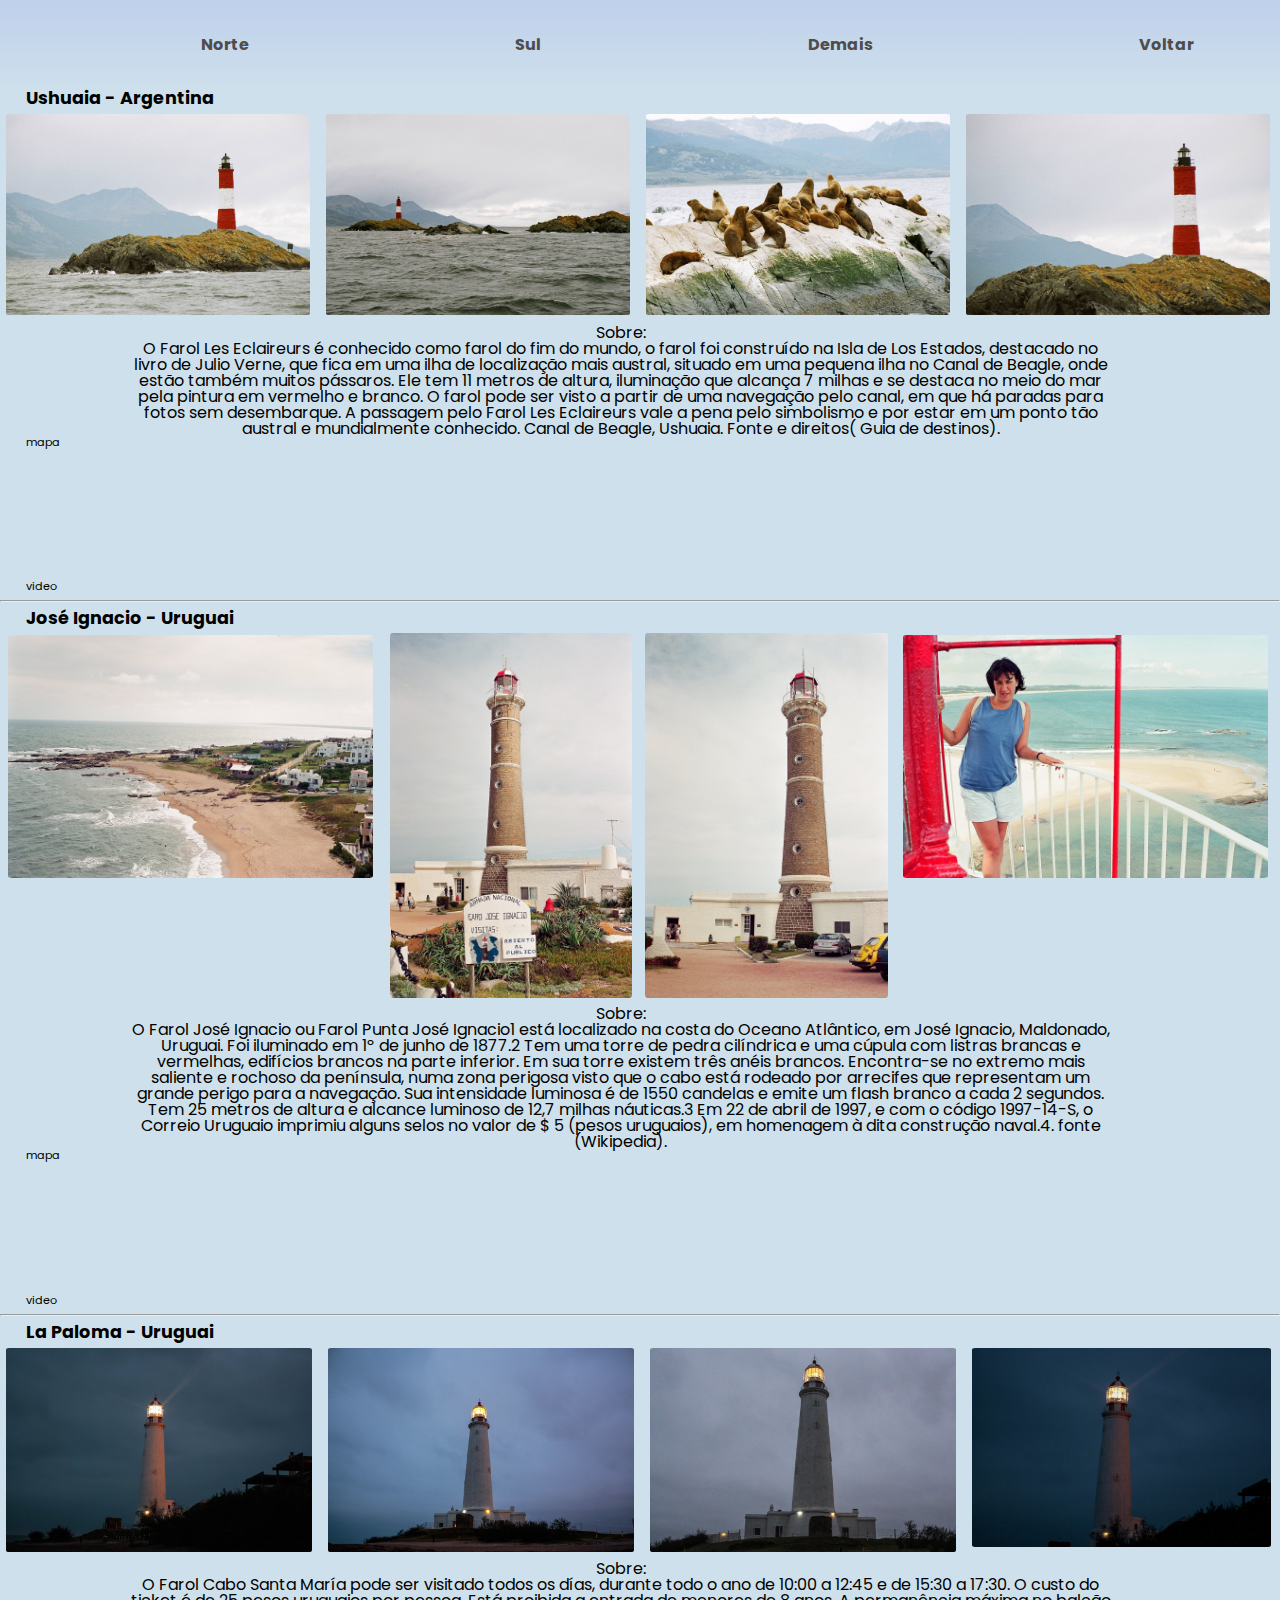
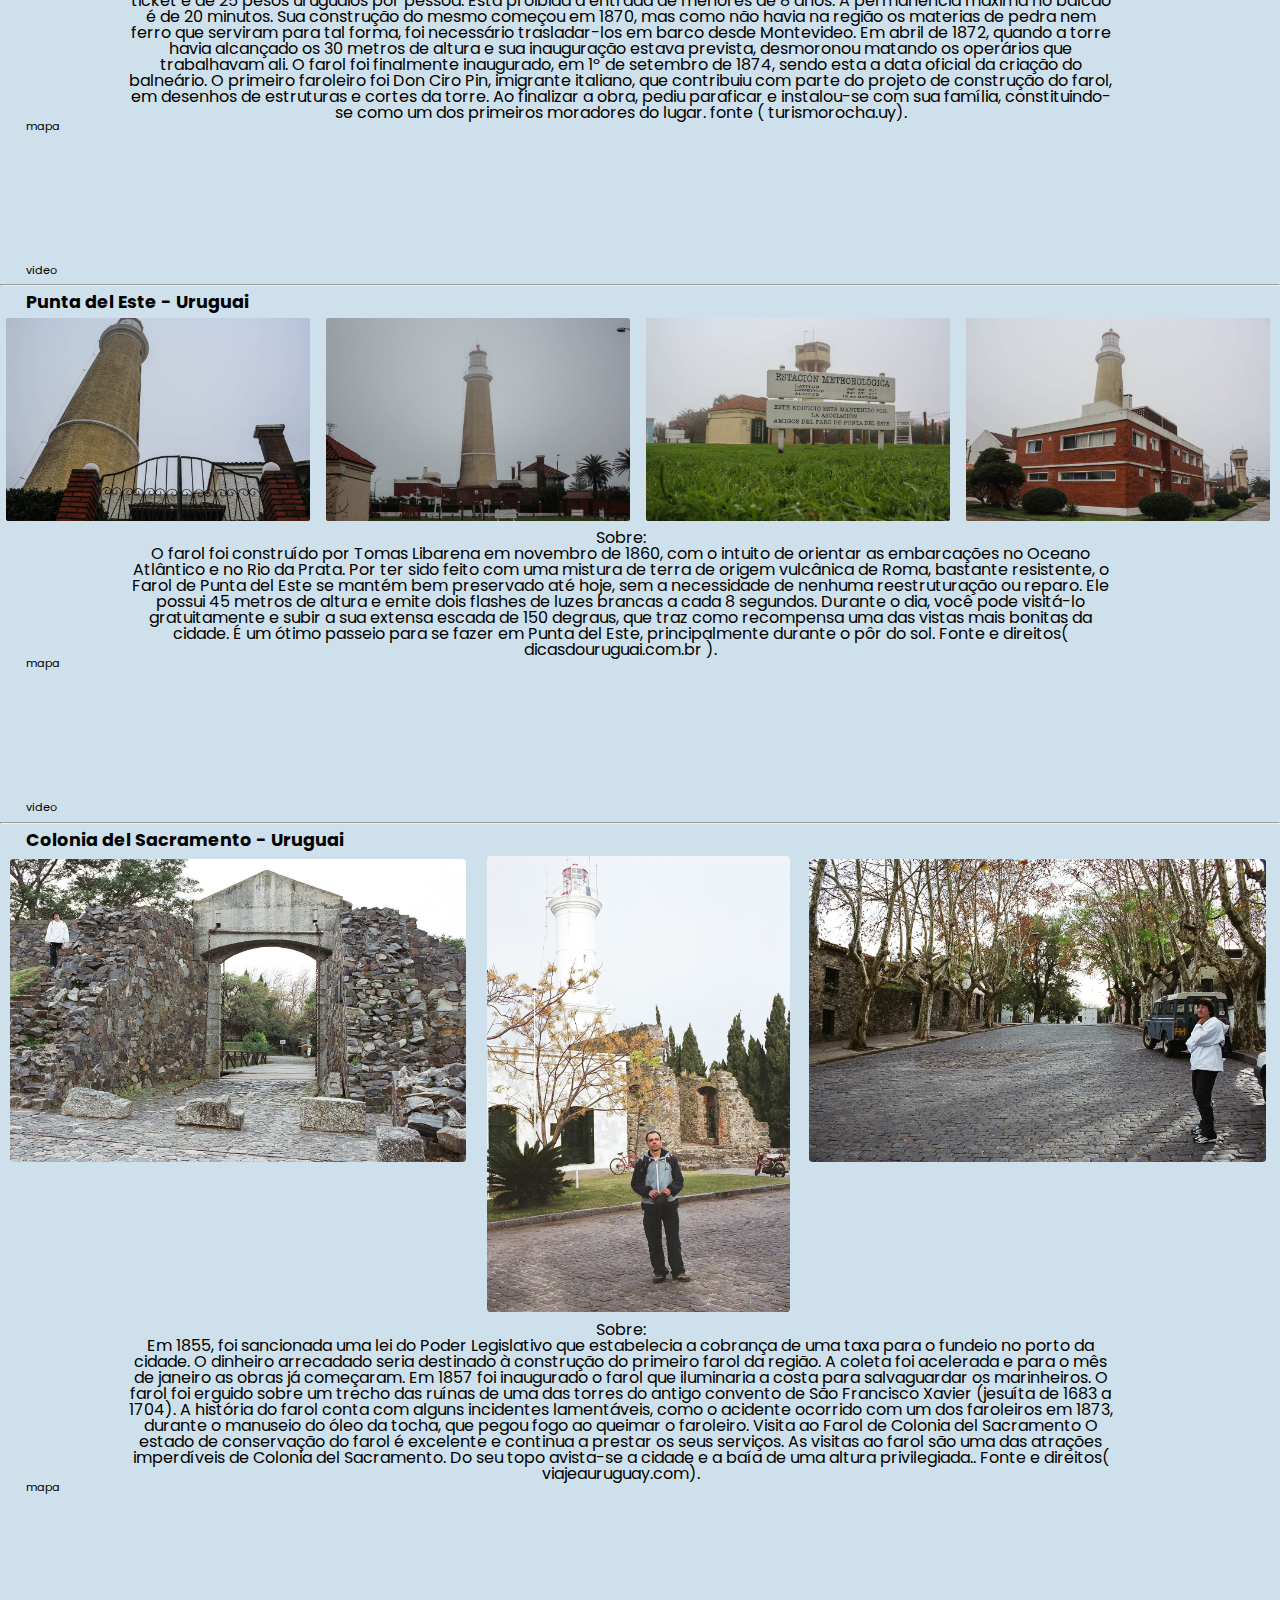
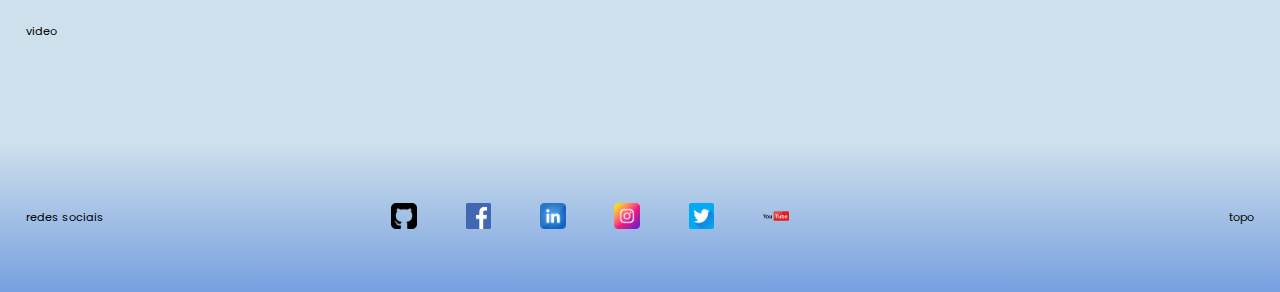
==== commit 52958bed: "add" ====
--- a/demais.html
+++ b/demais.html
@@ -30,40 +30,22 @@
     <main class="principal">
         <article>
             <h2 class="principal__titulo"> Ushuaia - Argentina </h2>
-            <section class="slide">
-
-
-                <div id="voltar" class="btn">
-                    <i> voltar </i>
-                </div>
-                <div id="frente" class="btn">
-                    <i> ir </i>
-                </div>
-
-                <div>
-                    <img id="atual" src="Ushuaia1.jpg" alt="foto com autor do site" class="principal__imagem1">
-                </div>
-                <div>
-                    <img src="Ushuaia2.jpg" alt="foto com autor do site" class="principal__imagem1">
-                </div>
-                <div class="fotos">
-                    <img src="ushuaia4.jpg" alt="foto com autor do site" class="principal__imagem1">
-                </div>
-                <div>
-                    <img src="Ushuaia.jpg" alt="foto com autor do site" class="principal__imagem1">
-                </div>
-                <div>
-                    <img src="Ushuaia1.jpg" alt="foto com autor do site" class="principal__imagem1">
-                </div>
-            </section>
-
-            <div class="balls">
-                <div id="0"> </div>
-                <div id="1"> </div>
-                <div id="2"> </div>
-                <div id="3"> </div>
+            <div class="carrosel">
+                <ul>
+                    <li>
+                        <a href="Ushuaia1.jpg"> <img src="Ushuaia1.jpg" alt="foto com autor do site" class="principal__imagem1"> </a>
+                    </li>
+                    <li>
+                        <a href="Ushuaia2.jpg"> <img src="Ushuaia2.jpg" alt="foto com autor do site" class="principal__imagem1"></a>
+                    </li>
+                    <li>
+                        <a href="ushuaia4.jpg"><img src="ushuaia4.jpg" alt="foto com autor do site" class="principal__imagem1"></a>
+                    </li>
+                    <li>
+                        <a href="Ushuaia.jpg"> <img src="Ushuaia.jpg" alt="foto com autor do site" class="principal__imagem1"></a>
+                    </li>
+                </ul>
             </div>
-
             <p class="principal__texto"> Sobre:<br> O Farol Les Eclaireurs é conhecido como farol do fim do mundo, o farol foi construído na Isla de Los Estados, destacado no livro de Julio Verne, que fica em uma ilha de localização mais austral, situado em uma pequena ilha no Canal
                 de Beagle, onde estão também muitos pássaros. Ele tem 11 metros de altura, iluminação que alcança 7 milhas e se destaca no meio do mar pela pintura em vermelho e branco. O farol pode ser visto a partir de uma navegação pelo canal, em que
                 há paradas para fotos sem desembarque. A passagem pelo Farol Les Eclaireurs vale a pena pelo simbolismo e por estar em um ponto tão austral e mundialmente conhecido. Canal de Beagle, Ushuaia. Fonte e direitos( Guia de destinos).
--- a/estilos.css
+++ b/estilos.css
@@ -1,417 +1,395 @@
-    #font-face {
-        font-family: 'icons';
-        src: url(../# );
-    }
-    
-    .cabecalho {
-        background: linear-gradient(rgb(191, 208, 235), var(--azul-claro));
-        font-family: 'Poppins', sans-serif;
-        font-size: 1em;
-        display: flex;
-        justify-content: space-between;
-        align-items: center;
-        padding: 10px 10px;
-        height: 70px;
-    }
-    
-    .cabecalho__logo {
-        font-family: 'Poppins', sans-serif;
-        font: bold;
-        font-size: 1.3em;
-    }
-    
-    .cabecalho__menu {
-        font-family: 'Poppins', sans-serif;
-        font-size: 0.85em;
-        display: flex;
-        flex-direction: column;
-        background-color: var(--branco);
-        width: 15%;
-        height: 20%;
-        align-items: center;
-        padding: 1%;
-    }
-    
-    .cabecalho__link {
-        font-family: 'Poppins', sans-serif;
-        content: "#";
-        color: var(--cinza-escuro);
-        font-weight: bolder;
-        font-size: 1..1em;
-        margin-right: 6%;
-        align-items: center;
-    }
-    
-    .cabecalho__link:hover {
-        font-family: 'Poppins', sans-serif;
-        font: 1.1em;
-        color: #ebe2d9;
-        background: rgb(6, 6, 68);
-        text-decoration: underline;
-    }
-    
-    .cabecalho__link:active {
-        font-family: 'Poppins', sans-serif;
-        font-size: 1.1em;
-        color: rgb(181, 243, 181)
-    }
-    /*
+#font-face {
+    font-family: 'icons';
+    src: url(../# );
+}
+
+.cabecalho {
+    background: linear-gradient(rgb(191, 208, 235), var(--azul-claro));
+    font-family: 'Poppins', sans-serif;
+    font-size: 1em;
+    display: flex;
+    justify-content: space-between;
+    align-items: center;
+    padding: 10px 10px;
+    height: 70px;
+}
+
+.cabecalho__logo {
+    font-family: 'Poppins', sans-serif;
+    font: bold;
+    font-size: 1.3em;
+}
+
+.cabecalho__menu {
+    font-family: 'Poppins', sans-serif;
+    font-size: 0.85em;
+    display: flex;
+    flex-direction: column;
+    background-color: var(--branco);
+    width: 15%;
+    height: 20%;
+    align-items: center;
+    padding: 1%;
+}
+
+.cabecalho__link {
+    font-family: 'Poppins', sans-serif;
+    content: "#";
+    color: var(--cinza-escuro);
+    font-weight: bolder;
+    font-size: 1..1em;
+    margin-right: 6%;
+    align-items: center;
+}
+
+.cabecalho__link:hover {
+    font-family: 'Poppins', sans-serif;
+    font: 1.1em;
+    color: #ebe2d9;
+    background: rgb(6, 6, 68);
+    text-decoration: underline;
+}
+
+.cabecalho__link:active {
+    font-family: 'Poppins', sans-serif;
+    font-size: 1.1em;
+    color: rgb(181, 243, 181)
+}
+
+
+/*
 PAGINA PRINCIPAL
 */
-    
-    .body__1 {
-        background-image: url(imgs/Fundos/fundos4.jpg);
-        background-size: cover;
-        background-attachment: fixed;
-        background-repeat: no-repeat;
-        background-position: 74% 15%;
-    }
-    
-    .cabecalho__1 {
-        background: transparent;
-        font-family: 'Poppins', sans-serif;
-        font-size: 1em;
-        display: flex;
-        justify-content: space-between;
-        align-items: center;
-        padding: 1px 10px;
-        height: 70px;
-    }
-    
-    .principal__1 {
-        background: transparent;
-    }
-    
-    .principal__titulo__1 {
-        font-family: 'Poppins', sans-serif;
-        font-size: 1.1rem;
-        font-weight: bolder;
-        margin-left: 2%;
-    }
-    
-    .principal__texto__1 {
-        font-family: 'Poppins', sans-serif;
-        color: black;
-        font-size: 1.02rem;
-        background: unset;
-        width: 100%;
-        box-sizing: border-box;
-        text-align: center;
-        padding-left: 10%;
-        padding-right: 10%;
-    }
-    
-    .principal__imagem__1 {
-        image-resolution: initial;
-        opacity: 80%;
-        overflow: auto;
-        padding-left: 10%;
-        width: 45%;
-        box-sizing: border-box;
-        border-radius: 1%;
-        margin-top: 2%;
-        margin-left: 10%;
-    }
-    
-    .contato__titulo__1 {
-        font-family: 'Poppins', sans-serif;
-        color: aliceblue;
-        display: flex;
-        flex-direction: column;
-        text-transform: uppercase;
-        padding-top: 2rem;
-        padding-bottom: 1rem;
-    }
-    
-    .contato__1 {
-        font-family: 'Poppins', sans-serif;
-        font-size: .9em;
-        color: aliceblue;
-        text-align: center;
-        margin-bottom: 1.25rem;
-    }
-    
-    .rodape__1 {
-        font-size: 2em;
-        display: flex;
-        justify-content: space-between;
-        align-items: center;
-        background: scroll;
-        width: 100%;
-        margin-bottom: 20%;
-    }
-    /*
+
+.body__1 {
+    background-image: url(imgs/Fundos/fundos4.jpg);
+    background-size: cover;
+    background-attachment: fixed;
+    background-repeat: no-repeat;
+    background-position: 74% 15%;
+}
+
+.cabecalho__1 {
+    background: transparent;
+    font-family: 'Poppins', sans-serif;
+    font-size: 1em;
+    display: flex;
+    justify-content: space-between;
+    align-items: center;
+    padding: 1px 10px;
+    height: 70px;
+}
+
+.principal__1 {
+    background: transparent;
+}
+
+.principal__titulo__1 {
+    font-family: 'Poppins', sans-serif;
+    font-size: 1.1rem;
+    font-weight: bolder;
+    margin-left: 2%;
+}
+
+.principal__texto__1 {
+    font-family: 'Poppins', sans-serif;
+    color: black;
+    font-size: 1.02rem;
+    background: unset;
+    width: 100%;
+    box-sizing: border-box;
+    text-align: center;
+    padding-left: 10%;
+    padding-right: 10%;
+}
+
+.principal__imagem__1 {
+    image-resolution: initial;
+    opacity: 80%;
+    overflow: auto;
+    padding-left: 10%;
+    width: 45%;
+    box-sizing: border-box;
+    border-radius: 1%;
+    margin-top: 2%;
+    margin-left: 10%;
+}
+
+.contato__titulo__1 {
+    font-family: 'Poppins', sans-serif;
+    color: aliceblue;
+    display: flex;
+    flex-direction: column;
+    text-transform: uppercase;
+    padding-top: 2rem;
+    padding-bottom: 1rem;
+}
+
+.contato__1 {
+    font-family: 'Poppins', sans-serif;
+    font-size: .9em;
+    color: aliceblue;
+    text-align: center;
+    margin-bottom: 1.25rem;
+}
+
+.rodape__1 {
+    font-size: 2em;
+    display: flex;
+    justify-content: space-between;
+    align-items: center;
+    background: scroll;
+    width: 100%;
+    margin-bottom: 20%;
+}
+
+
+/*
 DEMAIS PAGINAS
 */
-    
-    .principal {
-        font-family: 'Poppins', sans-serif;
-        background-color: var(--azul-claro);
-        padding: auto;
-        display: grid;
-        gap: 5px;
-    }
-    
-    .principal__titulo {
-        background-color: var( --azul-claro);
-        font-family: 'Poppins', sans-serif;
-        font-size: 1.1rem;
-        font-weight: bolder;
-        margin-left: 2%;
-    }
-    
-    .principal__imagem {
-        image-resolution: inherit;
-        background-color: var( --azul-claro);
-        width: 40%;
-        box-sizing: border-box;
-        border-radius: 1%;
-        margin-left: 30%;
-    }
-    
-    .principal__imagem1 {
-        position: flex;
-        background-color: var(--azul-claro);
-        left: 0;
-        bottom: 0;
-        width: 50%;
-        color: blanchedalmond;
-        padding: 5px;
-    }
-    
-    .principal__texto {
-        font-family: 'Poppins', sans-serif;
-        background-color: var(--azul-claro);
-        width: 97%;
-        box-sizing: border-box;
-        text-align: center;
-        padding-left: 10%;
-        padding-right: 10%;
-    }
-    
-    .principal__mapavideo {
-        background-color: var(--azul-claro);
-        font-family: 'Poppins', sans-serif;
-        font-size: 0.7em;
-        margin-left: 2%;
-    }
-    
-    .slide {
-        width: 650px;
-        height: 350px;
-        overflow: hidden;
-        border-radius: 10px;
-        transition: all 0.4s;
-    }
-    
-    .slides {
-        width: 1000px;
-        display: flex;
-    }
-    
-    #atual {
-        margin-left: 0;
-        transition: all 2s;
-    }
-    
-    .btn {
-        position: absolute;
-        color: rgb(168, 199, 29);
-        padding: 2px;
-        text-align: flex;
-        align-items: center;
-        cursor: pointer;
-        transition: all 0.4s;
-        font-size: -5px;
-    }
-    
-    .btn:hover {
-        transform: scale (1.5);
-    }
-    
-    #voltar {
-        top: 50%;
-        left: 0%;
-    }
-    
-    #ir {
-        top: 10%;
-        right: 30%;
-    }
-    
-    .balls {
-        position: absolute;
-        width: 1024px;
-        display: flex;
-        justify-content: center;
-    }
-    
-    .balls div {
-        transition: all 0.5s;
-        border: ;
-    }
-    
-    .contato__titulo {
-        font-family: 'Poppins', sans-serif;
-        display: flex;
-        flex-direction: column;
-        text-transform: uppercase;
-        align-items: center;
-        text-align: center;
-        padding-top: 2rem;
-        padding-bottom: 1rem;
-    }
-    
-    .contato {
-        font-family: 'Poppins', sans-serif;
-        font-size: .9em;
-        text-align: center;
-        margin-bottom: 1.25rem;
-    }
-    /*
+
+.principal {
+    font-family: 'Poppins', sans-serif;
+    background-color: var(--azul-claro);
+    padding: auto;
+    display: grid;
+    gap: 5px;
+}
+
+.principal__titulo {
+    background-color: var( --azul-claro);
+    font-family: 'Poppins', sans-serif;
+    font-size: 1.1rem;
+    font-weight: bolder;
+    margin-left: 2%;
+}
+
+.principal__imagem {
+    image-resolution: inherit;
+    background-color: var( --azul-claro);
+    width: 40%;
+    box-sizing: border-box;
+    border-radius: 1%;
+    margin-left: 30%;
+}
+
+.principal__imagem1 {
+    background-color: var(--azul-claro);
+    width: 95%;
+    height: auto;
+    box-sizing: border-box;
+    border-radius: 1%;
+    margin: 2%;
+}
+
+.principal__texto {
+    font-family: 'Poppins', sans-serif;
+    background-color: var(--azul-claro);
+    width: 97%;
+    box-sizing: border-box;
+    text-align: center;
+    padding-left: 10%;
+    padding-right: 10%;
+}
+
+.principal__mapavideo {
+    background-color: var(--azul-claro);
+    font-family: 'Poppins', sans-serif;
+    font-size: 0.7em;
+    margin-left: 2%;
+}
+
+.carrosel {
+    width: 100%;
+    height: auto;
+    position: relative;
+}
+
+.carrosel ul {
+    width: 100%;
+    height: auto;
+    display: inline-flex;
+    list-style: none;
+}
+
+.carrosel li {
+    position: static;
+    left: 0%;
+    /* animation: slide 60s alternate infinite; */
+}
+
+
+/*
+CONTATO
+*/
+
+.contato__titulo {
+    font-family: 'Poppins', sans-serif;
+    display: flex;
+    flex-direction: column;
+    text-transform: uppercase;
+    align-items: center;
+    text-align: center;
+    padding-top: 2rem;
+    padding-bottom: 1rem;
+}
+
+.contato {
+    font-family: 'Poppins', sans-serif;
+    font-size: .9em;
+    text-align: center;
+    margin-bottom: 1.25rem;
+}
+
+
+/*
 HOME
 */
-    
-    .travel {
-        font-family: 'Poppins', sans-serif;
-        font: bold;
-        font-size: 1.9em;
-        margin-top: 7%;
-        margin-left: 5%
-    }
-    
-    .painel__meio {
-        font-family: 'Poppins', sans-serif;
-        text-align: center;
-        margin-top: 20%;
-        display: grid;
-        justify-content: center;
-        align-items: flex-end;
-        grid-template-rows: 200px 20px;
-        row-gap: 8px;
-    }
-    
-    .painel__farol {
-        font-family: 'Poppins', sans-serif;
-        font-size: 6em;
-        text-align: center;
-    }
-    
-    .painel__farol1 {
-        font-family: 'Caveat', cursive;
-        font-size: 2em;
-        text-align: top;
-        width: 40%;
-        height: 30px;
-        margin: 1% 30% 1% 30%;
-        text-align: center;
-    }
-    
-    .botao {
-        font-family: 'Poppins', sans-serif;
-        font-style: bold;
-        font-size: 1em;
-        color: var(--branco);
-        width: 20%;
-        height: 30px;
-        text-align: center;
-        background-color: transparent;
-        margin: 0% 40% 1% 40%;
-        position: relative;
-        border-radius: 5%;
-        border: transparent;
-    }
-    
-    .botao:active {
-        font-family: 'Poppins', sans-serif;
-        font-size: 1.3em;
-        font-style: bold;
-        background-color: rgb(168, 199, 29);
-    }
-    
-    .botao:hover {
-        font-family: 'Poppins', sans-serif;
-        font-size: 1.3em;
-        font-style: bold;
-        background-color: rgb(61, 58, 57);
-    }
-    
-    .botao:checked {
-        font-family: 'Poppins', sans-serif;
-        font-size: 1.3em;
-        font-style: bold;
-        background-color: rgb(197, 146, 236);
-    }
-    
-    .mapa {
-        background-color: var(--azul-claro);
-        width: 55%;
-        height: 4%;
-        display: inline-block;
-        margin-left: 20%;
-        border: 1px;
-        border-radius: 1%;
-    }
-    /*
+
+.travel {
+    font-family: 'Poppins', sans-serif;
+    font: bold;
+    font-size: 1.9em;
+    margin-top: 7%;
+    margin-left: 5%
+}
+
+.painel__meio {
+    font-family: 'Poppins', sans-serif;
+    text-align: center;
+    margin-top: 20%;
+    display: grid;
+    justify-content: center;
+    align-items: flex-end;
+    grid-template-rows: 200px 20px;
+    row-gap: 8px;
+}
+
+.painel__farol {
+    font-family: 'Poppins', sans-serif;
+    font-size: 6em;
+    text-align: center;
+}
+
+.painel__farol1 {
+    font-family: 'Caveat', cursive;
+    font-size: 2em;
+    text-align: top;
+    width: 40%;
+    height: 30px;
+    margin: 1% 30% 1% 30%;
+    text-align: center;
+}
+
+.botao {
+    font-family: 'Poppins', sans-serif;
+    font-style: bold;
+    font-size: 1em;
+    color: var(--branco);
+    width: 20%;
+    height: 30px;
+    text-align: center;
+    background-color: transparent;
+    margin: 0% 40% 1% 40%;
+    position: relative;
+    border-radius: 5%;
+    border: transparent;
+}
+
+.botao:active {
+    font-family: 'Poppins', sans-serif;
+    font-size: 1.3em;
+    font-style: bold;
+    background-color: rgb(168, 199, 29);
+}
+
+.botao:hover {
+    font-family: 'Poppins', sans-serif;
+    font-size: 1.3em;
+    font-style: bold;
+    background-color: rgb(61, 58, 57);
+}
+
+.botao:checked {
+    font-family: 'Poppins', sans-serif;
+    font-size: 1.3em;
+    font-style: bold;
+    background-color: rgb(197, 146, 236);
+}
+
+.mapa {
+    background-color: var(--azul-claro);
+    width: 55%;
+    height: 4%;
+    display: inline-block;
+    margin-left: 20%;
+    border: 1px;
+    border-radius: 1%;
+}
+
+
+/*
 NAV
 */
-    
-    nav {
-        width: auto;
-        position: fixed;
-        top: 90px;
-        right: 1%;
-    }
-    
-    nav li {
-        width: 80%;
-        display: inline;
-        text-align: center;
-        margin: 5px 10px;
-    }
-    
-    nav a {
-        width: 80%;
-        text-transform: uppercase;
-        color: var(--cinza-claro);
-        font-weight: bold;
-        font-size: 15px;
-    }
-    /*
+
+nav {
+    width: auto;
+    position: fixed;
+    top: 90px;
+    right: 1%;
+}
+
+nav li {
+    width: 80%;
+    display: inline;
+    text-align: center;
+    margin: 5px 10px;
+}
+
+nav a {
+    width: 80%;
+    text-transform: uppercase;
+    color: var(--cinza-claro);
+    font-weight: bold;
+    font-size: 15px;
+}
+
+
+/*
 FOOTER
 */
-    
-    .rodape {
-        font-size: 1em;
-        display: flex;
-        justify-content: space-between;
-        align-items: center;
-        background: linear-gradient(var(--azul-claro), rgb(119, 160, 224));
-        width: 100%;
-        height: 150px;
-    }
-    
-    .rodape__menu {
-        display: inline-block;
-        justify-content: space-around;
-        flex-direction: column;
-        background-color: transparent;
-        width: 50%;
-        margin: auto;
-    }
-    
-    .rodape__texto {
-        font-size: 0.7em;
-        margin-left: 2%;
-    }
-    
-    .redessociais {
-        size: 10%;
-        width: 4%;
-        margin-left: 7%;
-    }
-    
-    .rodape__topo {
-        font-size: 0.7em;
-        margin-right: 2%;
-    }+
+.rodape {
+    font-size: 1em;
+    display: flex;
+    justify-content: space-between;
+    align-items: center;
+    background: linear-gradient(var(--azul-claro), rgb(119, 160, 224));
+    width: 100%;
+    height: 150px;
+}
+
+.rodape__menu {
+    display: inline-block;
+    justify-content: space-around;
+    flex-direction: column;
+    background-color: transparent;
+    width: 50%;
+    margin: auto;
+}
+
+.rodape__texto {
+    font-size: 0.7em;
+    margin-left: 2%;
+}
+
+.redessociais {
+    size: 10%;
+    width: 4%;
+    margin-left: 7%;
+}
+
+.rodape__topo {
+    font-size: 0.7em;
+    margin-right: 2%;
+}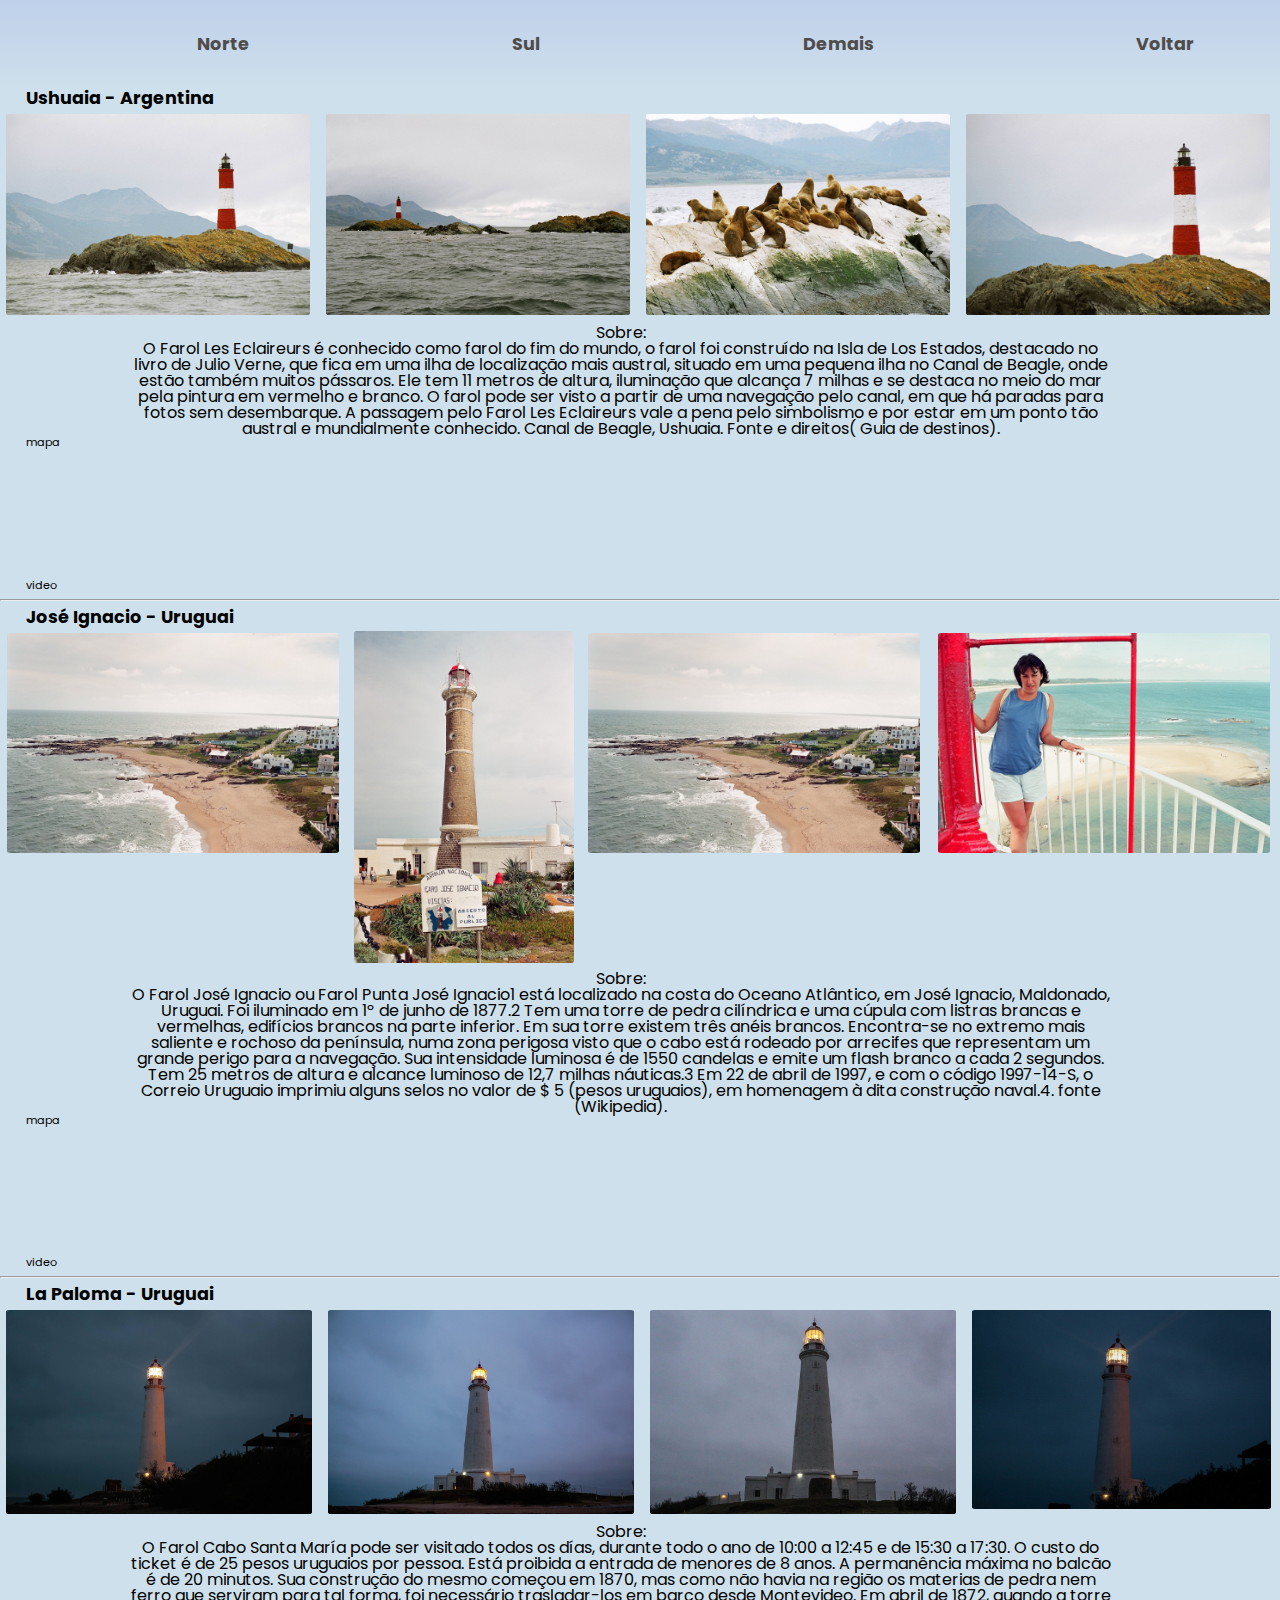
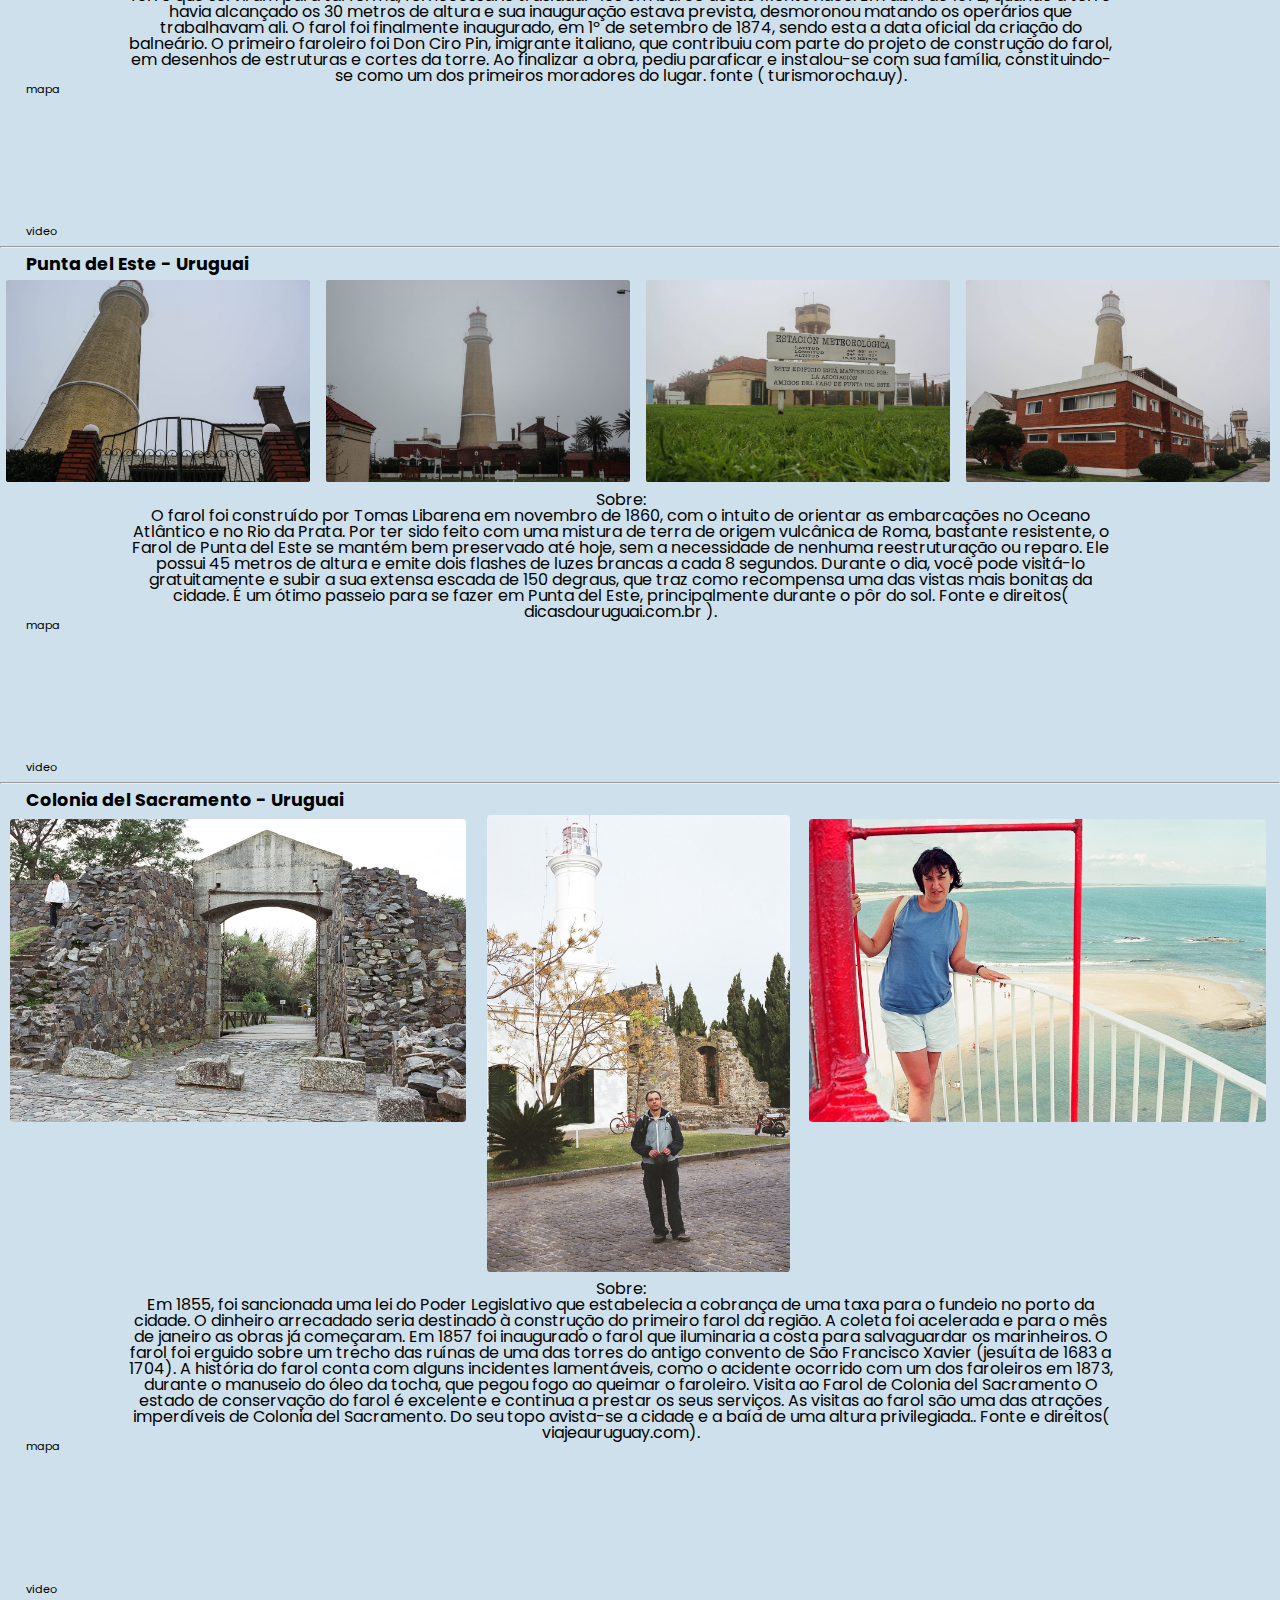
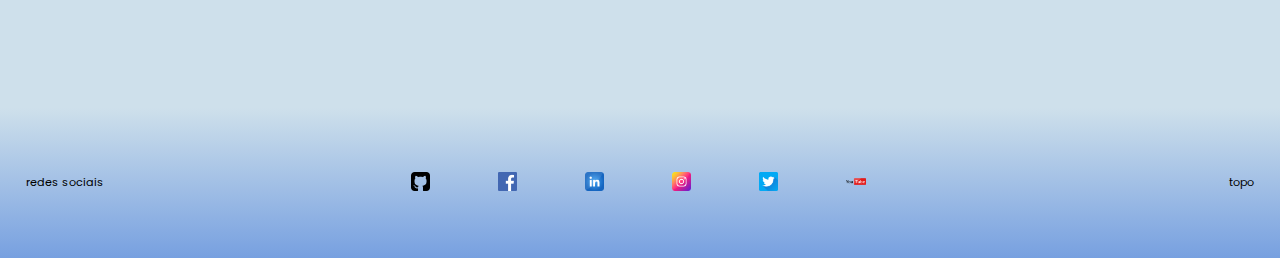
==== commit 6a02e0de: "add" ====
--- a/demais.html
+++ b/demais.html
@@ -6,16 +6,16 @@
     <meta http-equiv="X-UA-Compatible" content="IE=edge">
     <meta name="viewport" content="width=device-width, initial-scale=1.0">
     <title> Farois Litoranêos </title>
-    <link href="reset.css" rel="stylesheet">
+    <link rel="stylesheet" href="assets/estilos/reset.css">
     <link rel="preconnect" href="https://fonts.googleapis.com">
     <link rel="preconnect" href="https://fonts.gstatic.com" crossorigin>
     <link href="https://fonts.googleapis.com/css2?family=Poppins:wght@300;400;700&display=swap" rel="stylesheet">
     <link rel="preconnect" href="https://fonts.googleapis.com">
     <link rel="preconnect" href="https://fonts.gstatic.com" crossorigin>
+    <link rel="stylesheet" href="assets/estilos/principal.css">
+    <link rel="stylesheet" href="assets/estilos/base.css">
+    <link rel="stylesheet" href="assets/estilos/estilos.css">
 
-
-    <link href="base.css" rel="stylesheet">
-    <link href="estilos.css" rel="stylesheet">
 </head>
 
 <body>
@@ -33,16 +33,16 @@
             <div class="carrosel">
                 <ul>
                     <li>
-                        <a href="Ushuaia1.jpg"> <img src="Ushuaia1.jpg" alt="foto com autor do site" class="principal__imagem1"> </a>
+                        <a href="assets/imgs/argentina/Ushuaia1.jpg"> <img src="assets/imgs/argentina/Ushuaia1.jpg" alt="foto com autor do site" class="principal__imagem1"> </a>
                     </li>
                     <li>
-                        <a href="Ushuaia2.jpg"> <img src="Ushuaia2.jpg" alt="foto com autor do site" class="principal__imagem1"></a>
+                        <a href="assets/imgs/argentina/Ushuaia2.jpg"> <img src="assets/imgs/argentina/Ushuaia2.jpg" alt="foto com autor do site" class="principal__imagem1"></a>
                     </li>
                     <li>
-                        <a href="ushuaia4.jpg"><img src="ushuaia4.jpg" alt="foto com autor do site" class="principal__imagem1"></a>
+                        <a href="assets/imgs/argentina/ushuaia4.jpg"><img src="assets/imgs/argentina/ushuaia4.jpg" alt="foto com autor do site" class="principal__imagem1"></a>
                     </li>
                     <li>
-                        <a href="Ushuaia.jpg"> <img src="Ushuaia.jpg" alt="foto com autor do site" class="principal__imagem1"></a>
+                        <a href="assets/imgs/argentina/Ushuaia.jpg"> <img src="assets/imgs/argentina/Ushuaia.jpg" alt="foto com autor do site" class="principal__imagem1"></a>
                     </li>
                 </ul>
             </div>
@@ -60,16 +60,16 @@
             <div class="carrosel">
                 <ul>
                     <li>
-                        <img src="imgs/Uruguai/3.jpg" alt="foto com autor do site" class="principal__imagem1">
+                        <img src="assets/imgs/uruguai/3.jpg" alt="foto com autor do site" class="principal__imagem1">
                     </li>
                     <li>
-                        <img src=" imgs/Uruguai/1.jpg" alt="foto com autor do site" class="principal__imagem1">
+                        <img src="assets/imgs/uruguai/1.jpg" alt="foto com autor do site" class="principal__imagem1">
                     </li>
                     <li>
-                        <img src="imgs/Uruguai/2.jpg" alt="foto com autor do site" class="principal__imagem1">
+                        <img src="assets/imgs/uruguai/3.jpg" alt="foto com autor do site" class="principal__imagem1">
                     </li>
                     <li>
-                        <img src="imgs/Uruguai/6.jpg" alt="foto com autor do site" class="principal__imagem1">
+                        <img src="assets/imgs/uruguai/6.jpg" alt="foto com autor do site" class="principal__imagem1">
                     </li>
                 </ul>
             </div>
@@ -88,17 +88,16 @@
             <div class="carrosel">
                 <ul>
                     <li>
-                        <img src="imgs/Uruguai/fundo2.jpg" alt="foto com autor do site" class="principal__imagem1">
-                    </li>
-
-                    <li>
-                        <img src=" imgs/Uruguai/lapaloma2.jpg" alt="foto com autor do site" class="principal__imagem1">
+                        <a href="assets/imgs/fundos/fundo2.jpg"> <img src="assets/imgs/fundos/fundo2.jpg" alt="foto com autor do site" class="principal__imagem1"></a>
                     </li>
                     <li>
-                        <img src="imgs/Uruguai/lapaloma3.jpg" alt="foto com autor do site" class="principal__imagem1">
+                        <a href="assets/imgs/uruguai/lapaloma2.jpg"> <img src="assets/imgs/uruguai/lapaloma2.jpg" alt="foto com autor do site" class="principal__imagem1"></a>
                     </li>
                     <li>
-                        <img src="imgs/Uruguai/lapaloma5.jpg" alt="foto com autor do site" class="principal__imagem1">
+                        <a href="assets/imgs/uruguai/lapaloma3.jpg"> <img src="assets/imgs/uruguai/lapaloma3.jpg" alt="foto com autor do site" class="principal__imagem1"></a>
+                    </li>
+                    <li>
+                        <a href="assets/imgs/uruguai/lapaloma5.jpg"> <img src="assets/imgs/uruguai/lapaloma5.jpg" alt="foto com autor do site" class="principal__imagem1"></a>
                     </li>
                 </ul>
             </div>
@@ -119,16 +118,16 @@
             <div class="carrosel">
                 <ul>
                     <li>
-                        <img src="imgs/Uruguai/punta1.jpg" alt="foto com autor do site" class="principal__imagem1">
+                        <img src="assets/imgs/uruguai/punta1.jpg" alt="a foto com autor do site" class="principal__imagem1">
                     </li>
                     <li>
-                        <img src="imgs/Uruguai/punta2.jpg " alt="foto com autor do site" class="principal__imagem1">
+                        <img src="assets/imgs/uruguai/punta2.jpg" alt="foto com autor do site" class="principal__imagem1">
                     </li>
                     <li>
-                        <img src="imgs/Uruguai/punta3.jpg" alt="foto com autor do site" class="principal__imagem1">
+                        <img src="assets/imgs/uruguai/punta3.jpg" alt="foto com autor do site" class="principal__imagem1">
                     </li>
                     <li>
-                        <img src="imgs/Uruguai/punta4.jpg" alt="foto com autor do site" class="principal__imagem1">
+                        <img src="assets/imgs/uruguai/punta4.jpg" alt="foto com autor do site" class="principal__imagem1">
                     </li>
                 </ul>
             </div>
@@ -148,13 +147,13 @@
             <div class="carrosel">
                 <ul>
                     <li>
-                        <img src="imgs/Uruguai/5.jpg" alt="foto com autor do site" class="principal__imagem1">
+                        <img src="assets/imgs/uruguai/5.jpg" alt="foto com autor do site" class="principal__imagem1">
                     </li>
                     <li>
-                        <img src="imgs/Uruguai/4.jpg " alt="foto com autor do site" class="principal__imagem1">
+                        <img src="assets/imgs/uruguai/4.jpg" alt="foto com autor do site" class="principal__imagem1">
                     </li>
                     <li>
-                        <img src="imgs/Uruguai/10.jpg" alt="foto com autor do site" class="principal__imagem1">
+                        <img src="assets/imgs/uruguai/6.jpg" alt="foto com autor do site" class="principal__imagem1">
                     </li>
                 </ul>
             </div>
@@ -174,12 +173,14 @@
         <footer class="rodape">
             <h3 class="rodape__texto"> redes sociais </h3>
             <section class="rodape__menu">
-                <a href="https://github.com/edineves"> <img src="github.png" class="redessociais"> </a>
-                <a href="https://www.facebook.com/profile.php?id=100000779448471&sk=photos_albums"> <img src="facebook.png" class="redessociais"> </a>
-                <a href="https://www.linkedin.com/in/edison-neves-406150131/"><img src="linkedin.png" class="redessociais"></a>
-                <a href="https://instagram.com/edinesoa?utm_medium=copy_link"> <img src="instagram.png" class="redessociais"> </a>
-                <a href="https://twitter.com/edineves"> <img src="twiter.png" class="redessociais"> </a>
-                <a href="https://www.youtube.com/channel/UCavJWexawaNMNwokQ8zUPyA"><img src="youtube.png" class="redessociais"></a>
+
+                <a href="https://github.com/edineves "> <img src="assets/imgs/redesSociais/github.png " class="rodape__RedesSociais "> </a>
+                <a href="https://www.facebook.com/profile.php?id=100000779448471 "> <img src="assets/imgs/redesSociais/facebook.png " class="rodape__RedesSociais "> </a>
+                <a href="https://www.linkedin.com/in/edison-neves-406150131/ "><img src="assets/imgs/redesSociais/linkedin.png " class="rodape__RedesSociais "></a>
+                <a href="https://instagram.com/edinesoa?utm_medium=copy_link "> <img src="assets/imgs/redesSociais/instagram.png " class="rodape__RedesSociais "> </a>
+                <a href="https://twitter.com/edineves "> <img src="assets/imgs/redesSociais/twiter.png " class="rodape__RedesSociais "> </a>
+                <a href="https://www.youtube.com/channel/UCavJWexawaNMNwokQ8zUPyA "><img src="assets/imgs/redesSociais/youtube.png " class="rodape__RedesSociais "></a>
+
             </section>
             <a class="rodape__topo" href="demais.html"> topo </a>
         </footer>
--- a/assets/estilos/principal.css
+++ b/assets/estilos/principal.css
@@ -0,0 +1,109 @@
+.corpo {
+    width: 100%;
+    background-image: url(../imgs/fundos/fundos.jpg);
+    background-size: cover;
+    background-attachment: fixed;
+    background-repeat: no-repeat;
+    background-position: 30% 70%;
+}
+
+.cabecalhoPrincipal {
+    font-family: 'Poppins', sans-serif;
+    width: 100%;
+    height: 40px;
+    background: linear-gradient(var(--azul-claro), rgb(119, 160, 224));
+    margin-bottom: 20%;
+}
+
+.cabecalhoPrincipal__nav {
+    font-family: 'Poppins', sans-serif;
+    color: rgb(230, 214, 204);
+    background-color: transparent;
+    position: absolute;
+    justify-content: space-around;
+    align-items: center;
+}
+
+.cabecalhoPrincipal__nav__link {
+    font-family: 'Poppins', sans-serif;
+    color: rgb(214, 203, 195);
+    font-size: 1em;
+    display: inline;
+}
+
+.principal__titulo__1 {
+    font-family: 'Poppins', sans-serif;
+    font-size: 1.2rem;
+    font-weight: 100;
+    display: flex;
+    flex-wrap: wrap;
+    height: 15%;
+}
+
+.principal__texto__1 {
+    color: rgb(235, 241, 213);
+    font-family: 'Poppins', sans-serif;
+    font-size: 1.4rem;
+    font-size-adjust: initial;
+    font-weight: normal;
+    width: 100%;
+    text-align: center;
+    padding-left: 10%;
+    padding-right: 10%;
+}
+
+.principal__imagem__1 {
+    opacity: 80%;
+    overflow: unset;
+    padding-left: 10%;
+    width: 45%;
+    box-sizing: border-box;
+    border-radius: 1%;
+    margin-top: 2%;
+    margin-left: 10%;
+}
+
+.contato__1 {
+    font-family: 'Poppins', sans-serif;
+    font-size: .9em;
+    color: rgb(51, 55, 58);
+    text-align: center;
+    margin-bottom: 1.25rem;
+}
+
+.contato__titulo__1 {
+    font-family: 'Poppins', sans-serif;
+    color: rgb(51, 55, 58);
+    display: flex;
+    flex-direction: column;
+    text-transform: uppercase;
+    padding-top: 2rem;
+    padding-bottom: 1rem;
+}
+
+.rodapePrincipal {
+    align-items: center;
+    display: flex;
+    width: 100%;
+}
+
+.principal__titulo__1 {
+    font-family: 'Poppins', sans-serif;
+    font-size: 1.1rem;
+    font-weight: bolder;
+    margin: 15% 5%;
+    display: flex;
+}
+
+.rodapeContainer {
+    align-items: center;
+    justify-content: space-around;
+    width: 100%;
+    margin: 0 6% 5% 6%;
+}
+
+.rodape__RedesSociais {
+    align-items: center;
+    margin-left: 10%;
+    width: 3%;
+}--- a/assets/estilos/base.css
+++ b/assets/estilos/base.css
@@ -0,0 +1,62 @@
+:root {
+    --branco: #FFF;
+    --azul-claro: #cee0eb;
+    --vermelho-claro: #E7573B;
+    --vermelho-forte: #B72E2E;
+    --cinza-escuro: #4F4C4C;
+    --cinza-claro: #F7F4F4;
+    --cinza-medio: #D9D9D9;
+    --black: #000000;
+    --font-family: 'Poppins', sans-serif;
+    --font-family: 'Caveat', cursive;
+    --opensans: 'Open Sans', sans-serif;
+}
+
+.body {
+    width: 100%;
+    background-color: var(--azul-claro);
+    background-image: url(../imgs/fundos/fundo2.jpg);
+    background-size: cover;
+    background-attachment: fixed;
+    background-repeat: no-repeat;
+    background-position: 45% 70%;
+    color: var(--branco);
+}
+
+.painel {
+    margin: 90% 0 1% 30%;
+    color: white;
+    text-align: center;
+    display: block;
+    width: 50%;
+    max-width: 350px;
+    box-sizing: border-box;
+    border-radius: 5px;
+}
+
+@media screen and (min-width: 1024px) {
+    .painel {
+        margin-top: 28%;
+        margin-left: 35%;
+        margin-bottom: 5%;
+    }
+}
+
+@media screen and (min-width: 1024px) {
+    .botao {
+        margin-top: 20%;
+        margin-left: 35%;
+    }
+}
+
+div.carousel-inner {
+    max-height: 70%;
+    max-width: 100%;
+}
+
+@media( min-width: 1170px) {
+    div.carousel-inner {
+        max-height: 70%;
+        max-width: 100%;
+    }
+}--- a/assets/estilos/estilos.css
+++ b/assets/estilos/estilos.css
@@ -0,0 +1,308 @@
+#font-face {
+    font-family: 'icons';
+    src: url(../# );
+}
+
+.cabecalho {
+    background: linear-gradient(rgb(191, 208, 235), var(--azul-claro));
+    font-family: 'Poppins', sans-serif;
+    font-size: 1em;
+    display: flex;
+    justify-content: space-between;
+    align-items: center;
+    padding: 10px 10px;
+    height: 70px;
+}
+
+.cabecalho__logo {
+    font-family: 'Poppins', sans-serif;
+    font: bold;
+    font-size: 1.3em;
+}
+
+.cabecalho__menu {
+    font-family: 'Poppins', sans-serif;
+    font-size: 0.85em;
+    display: flex;
+    flex-direction: column;
+    background-color: var(--branco);
+    width: 15%;
+    height: 20%;
+    align-items: center;
+    padding: 1%;
+}
+
+.cabecalho__link {
+    font-family: 'Poppins', sans-serif;
+    content: "#";
+    color: var(--cinza-escuro);
+    font-weight: bolder;
+    font-size: 1.1em;
+    margin-right: 6%;
+    align-items: center;
+}
+
+.cabecalho__link:hover {
+    font-family: 'Poppins', sans-serif;
+    font: 1.1em;
+    color: #ebe2d9;
+    background: rgb(6, 6, 68);
+    text-decoration: underline;
+}
+
+.cabecalho__link:active {
+    font-family: 'Poppins', sans-serif;
+    font-size: 1.1em;
+    color: rgb(181, 243, 181)
+}
+
+
+/*
+DEMAIS PAGINAS
+*/
+
+.principal {
+    font-family: 'Poppins', sans-serif;
+    background-color: var(--azul-claro);
+    padding: auto;
+    display: grid;
+    gap: 5px;
+}
+
+.principal__titulo {
+    background-color: var( --azul-claro);
+    font-family: 'Poppins', sans-serif;
+    font-size: 1.1rem;
+    font-weight: bolder;
+    margin-left: 2%;
+}
+
+.principal__imagem {
+    image-resolution: inherit;
+    background-color: var( --azul-claro);
+    width: 40%;
+    box-sizing: border-box;
+    border-radius: 1%;
+    margin-left: 30%;
+}
+
+.principal__imagem1 {
+    background-color: var(--azul-claro);
+    width: 95%;
+    height: auto;
+    box-sizing: border-box;
+    border-radius: 1%;
+    margin: 2%;
+}
+
+.principal__texto {
+    font-family: 'Poppins', sans-serif;
+    background-color: var(--azul-claro);
+    width: 97%;
+    box-sizing: border-box;
+    text-align: center;
+    padding-left: 10%;
+    padding-right: 10%;
+}
+
+.principal__mapavideo {
+    background-color: var(--azul-claro);
+    font-family: 'Poppins', sans-serif;
+    font-size: 0.7em;
+    margin-left: 2%;
+}
+
+.carrosel {
+    width: 100%;
+    height: auto;
+    position: relative;
+}
+
+.carrosel ul {
+    width: 100%;
+    height: auto;
+    display: inline-flex;
+    list-style: none;
+}
+
+.carrosel li {
+    position: static;
+    left: 0%;
+    /* animation: slide 60s alternate infinite; */
+}
+
+
+/*
+CONTATO
+*/
+
+.contato__titulo {
+    font-family: 'Poppins', sans-serif;
+    display: flex;
+    flex-direction: column;
+    text-transform: uppercase;
+    align-items: center;
+    text-align: center;
+    padding-top: 2rem;
+    padding-bottom: 1rem;
+}
+
+.contato {
+    font-family: 'Poppins', sans-serif;
+    font-size: .9em;
+    text-align: center;
+    margin-bottom: 1.25rem;
+}
+
+
+/*
+HOME
+*/
+
+.travel {
+    font-family: 'Poppins', sans-serif;
+    font: bold;
+    font-size: 1.9em;
+    margin-top: 7%;
+    margin-left: 5%
+}
+
+.painel__meio {
+    font-family: 'Poppins', sans-serif;
+    text-align: center;
+    margin-top: 20%;
+    display: grid;
+    justify-content: center;
+    align-items: flex-end;
+    grid-template-rows: 200px 20px;
+    row-gap: 8px;
+}
+
+.painel__farol {
+    font-family: 'Poppins', sans-serif;
+    font-size: 6em;
+    text-align: center;
+}
+
+.painel__farol1 {
+    font-family: 'Caveat', cursive;
+    font-size: 2em;
+    text-align: top;
+    width: 40%;
+    height: 30px;
+    margin: 1% 30% 1% 30%;
+    text-align: center;
+}
+
+.botao {
+    font-family: 'Poppins', sans-serif;
+    font-style: bold;
+    font-size: 1em;
+    color: var(--branco);
+    width: 20%;
+    height: 30px;
+    text-align: center;
+    background-color: transparent;
+    margin: 0% 40% 1% 40%;
+    position: relative;
+    border-radius: 5%;
+    border: transparent;
+}
+
+.botao:active {
+    font-family: 'Poppins', sans-serif;
+    font-size: 1.3em;
+    font-style: bold;
+    background-color: rgb(168, 199, 29);
+}
+
+.botao:hover {
+    font-family: 'Poppins', sans-serif;
+    font-size: 1.3em;
+    font-style: bold;
+    background-color: rgb(61, 58, 57);
+}
+
+.botao:checked {
+    font-family: 'Poppins', sans-serif;
+    font-size: 1.3em;
+    font-style: bold;
+    background-color: rgb(197, 146, 236);
+}
+
+.mapa {
+    background-color: var(--azul-claro);
+    width: 55%;
+    height: 4%;
+    display: inline-block;
+    margin-left: 20%;
+    border: 1px;
+    border-radius: 1%;
+}
+
+
+/*
+NAV
+*/
+
+nav {
+    width: auto;
+    position: fixed;
+    top: 90px;
+    right: 1%;
+}
+
+nav li {
+    width: 80%;
+    display: inline;
+    text-align: center;
+    margin: 5px 10px;
+}
+
+nav a {
+    width: 80%;
+    text-transform: uppercase;
+    color: var(--cinza-claro);
+    font-weight: bold;
+    font-size: 15px;
+}
+
+
+/*
+FOOTER
+*/
+
+.rodape {
+    font-size: 1em;
+    display: flex;
+    justify-content: space-between;
+    align-items: center;
+    background: linear-gradient(var(--azul-claro), rgb(119, 160, 224));
+    width: 100%;
+    height: 150px;
+}
+
+.rodape__menu {
+    display: inline-block;
+    justify-content: space-around;
+    flex-direction: column;
+    background-color: transparent;
+    width: 50%;
+    margin: auto;
+}
+
+.rodape__texto {
+    font-size: 0.7em;
+    margin-left: 2%;
+}
+
+.redessociais {
+    size: 15%;
+    width: 4%;
+    margin-left: 7%;
+}
+
+.rodape__topo {
+    font-size: 0.7em;
+    margin-right: 2%;
+}